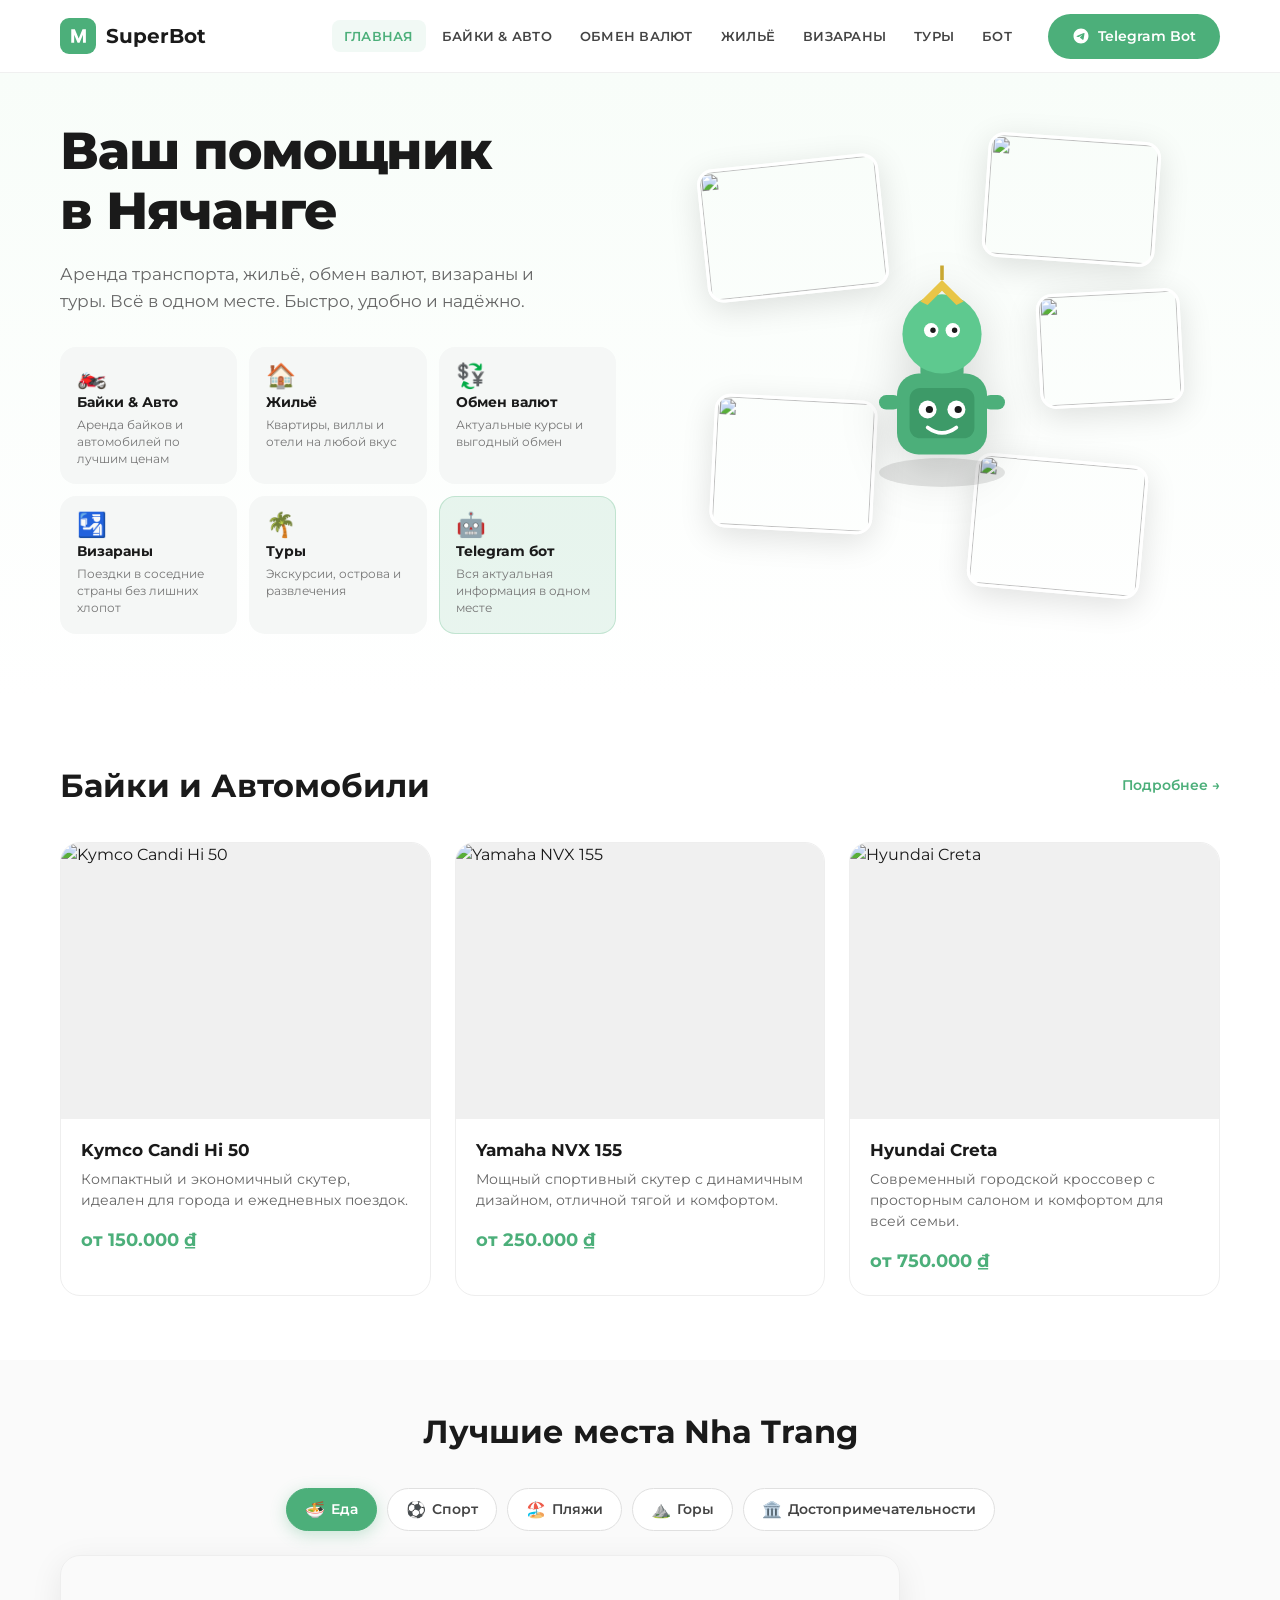
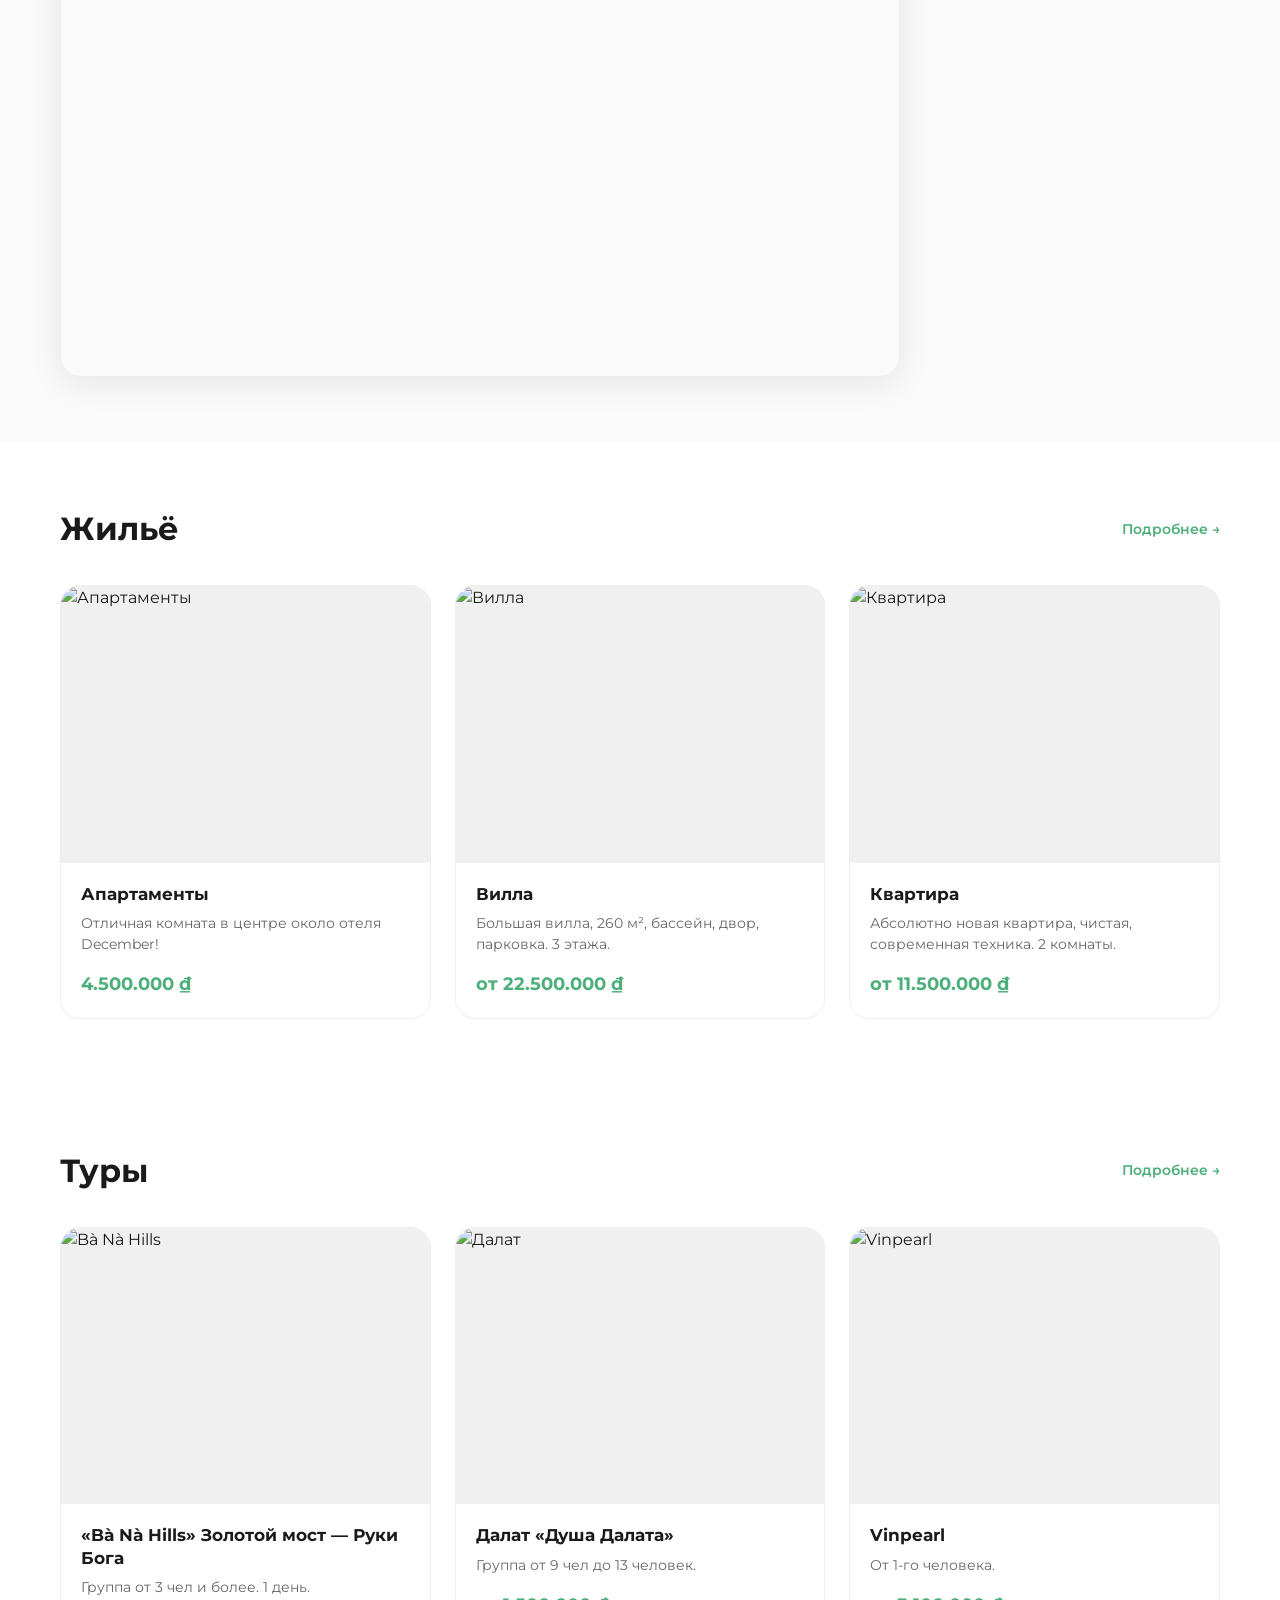
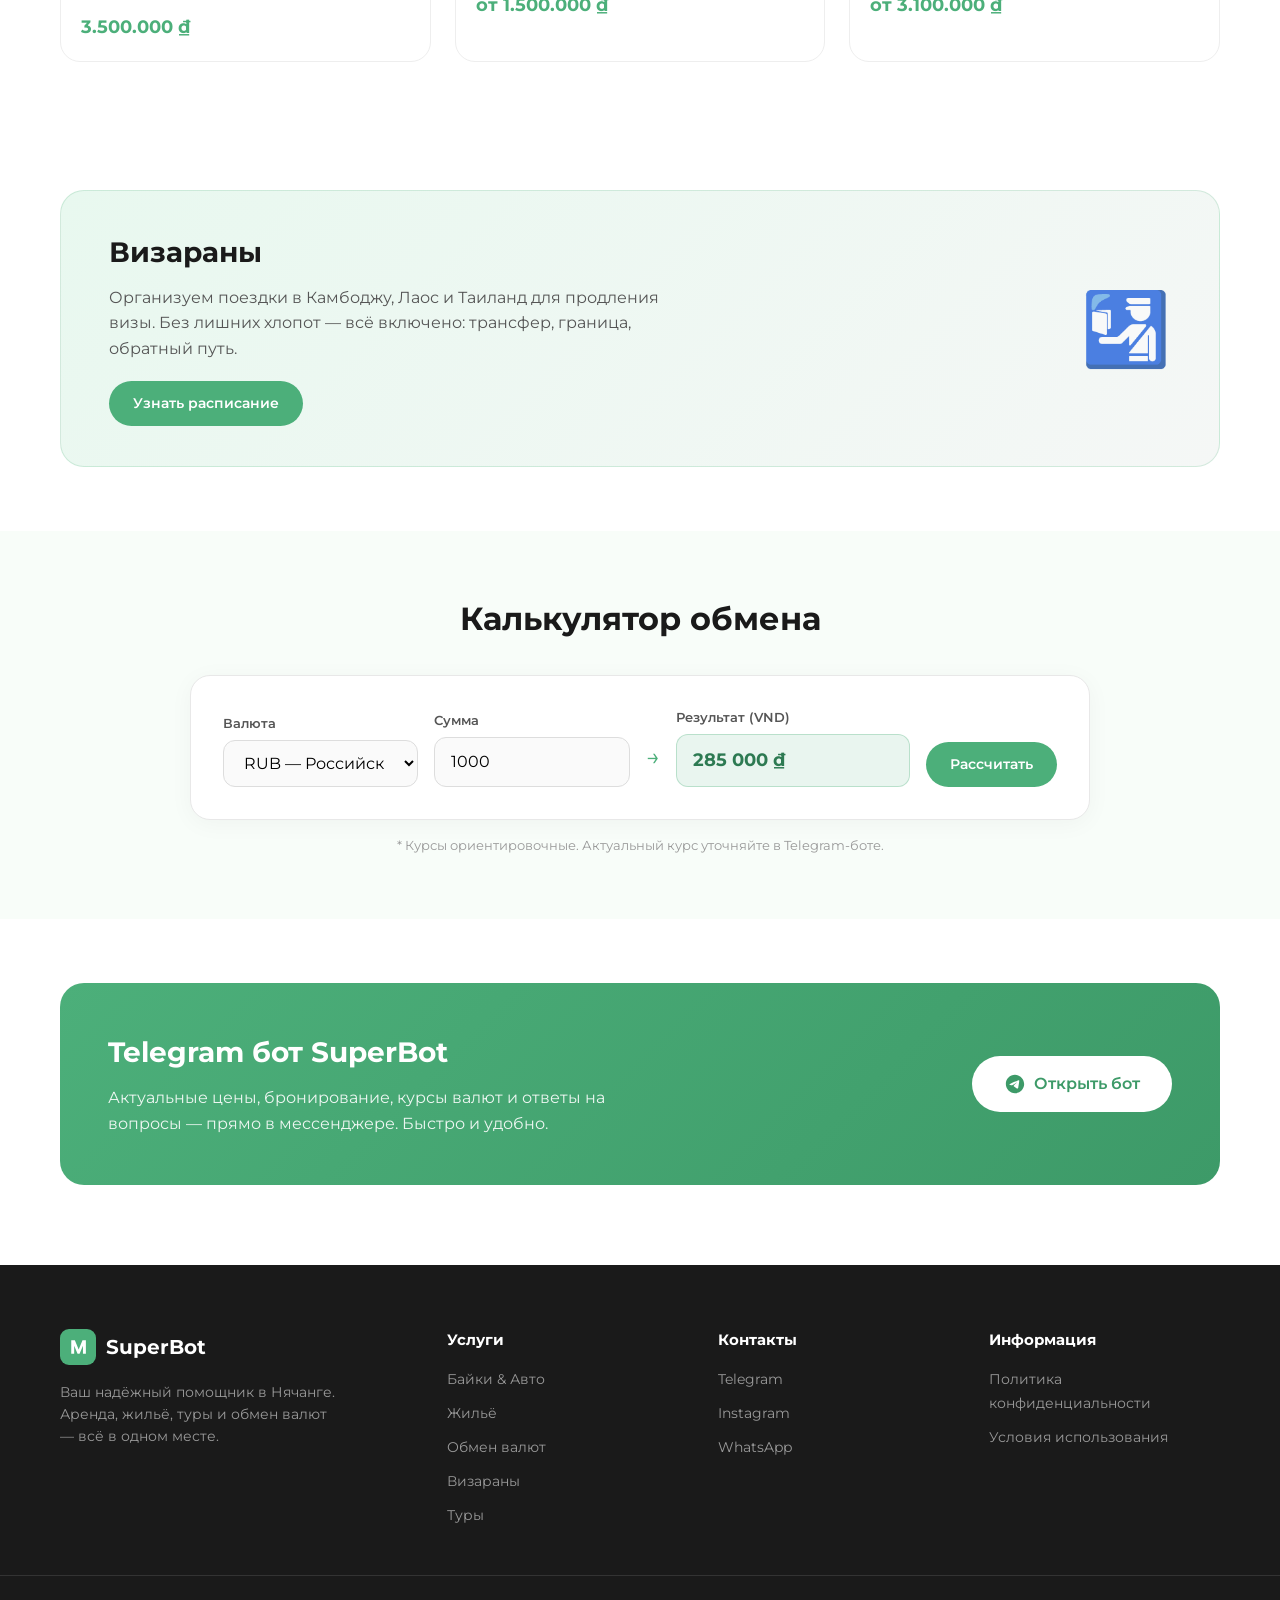
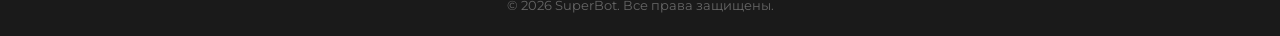
==== index.html @ 75ec8e83 "first commit" ====
<!DOCTYPE html>
<html lang="ru">
<head>
    <meta charset="UTF-8">
    <meta name="viewport" content="width=device-width, initial-scale=1.0">
    <meta name="description" content="SuperBot — ваш помощник в Нячанге. Аренда транспорта, жильё, обмен валют, визараны и туры.">
    <title>SuperBot — Ваш помощник в Нячанге</title>
    <link rel="preconnect" href="https://fonts.googleapis.com">
    <link rel="preconnect" href="https://fonts.gstatic.com" crossorigin>
    <link href="https://fonts.googleapis.com/css2?family=Montserrat:wght@400;500;600;700;800&display=swap" rel="stylesheet">
    <link rel="stylesheet" href="https://unpkg.com/leaflet@1.9.4/dist/leaflet.css">
    <link rel="stylesheet" href="style.css">
</head>
<body>

<header class="header" id="top">
    <div class="container header__inner">
        <a href="#top" class="logo">
            <span class="logo__icon" aria-hidden="true">
                <svg viewBox="0 0 32 32" fill="none" xmlns="http://www.w3.org/2000/svg">
                    <rect width="32" height="32" rx="8" fill="#4CAF7A"/>
                    <path d="M10 22V10h3.2l3.4 8.2L20 10h3v12h-2.6v-7.1L17.4 22h-1.8l-3-7.1V22H10z" fill="#fff"/>
                </svg>
            </span>
            <span class="logo__text">SuperBot</span>
        </a>

        <button class="burger" type="button" aria-label="Открыть меню" aria-expanded="false" aria-controls="nav-menu">
            <span></span>
            <span></span>
            <span></span>
        </button>

        <nav class="nav" id="nav-menu">
            <ul class="nav__list">
                <li><a href="#top" class="nav__link">Главная</a></li>
                <li><a href="#bikes" class="nav__link">Байки &amp; Авто</a></li>
                <li><a href="#exchange" class="nav__link">Обмен валют</a></li>
                <li><a href="#housing" class="nav__link">Жильё</a></li>
                <li><a href="#visaran" class="nav__link">Визараны</a></li>
                <li><a href="#tours" class="nav__link">Туры</a></li>
                <li><a href="#bot" class="nav__link">Бот</a></li>
            </ul>
            <a href="https://t.me/" class="btn btn--telegram nav__telegram" target="_blank" rel="noopener noreferrer">
                <svg width="18" height="18" viewBox="0 0 24 24" fill="currentColor" aria-hidden="true">
                    <path d="M12 2C6.48 2 2 6.48 2 12s4.48 10 10 10 10-4.48 10-10S17.52 2 12 2zm4.64 6.8c-.15 1.58-.8 5.42-1.13 7.19-.14.75-.42 1-.68 1.03-.58.05-1.02-.38-1.58-.75-.88-.58-1.38-.94-2.23-1.5-.99-.65-.35-1.01.22-1.59.15-.15 2.71-2.48 2.76-2.69a.2.2 0 00-.05-.18c-.06-.05-.14-.03-.21-.02-.09.02-1.49.95-4.22 2.79-.4.27-.76.41-1.08.4-.36-.01-1.04-.2-1.55-.37-.63-.2-1.12-.31-1.08-.66.02-.18.27-.36.74-.55 2.92-1.27 4.86-2.11 5.83-2.51 2.78-1.16 3.35-1.36 3.73-1.36.08 0 .27.02.39.12.1.08.13.19.14.27-.01.06.01.24 0 .38z"/>
                </svg>
                Telegram Bot
            </a>
        </nav>
    </div>
</header>

<main>
    <section class="hero">
        <div class="container hero__inner">
            <div class="hero__content">
                <h1 class="hero__title">Ваш помощник<br>в Нячанге</h1>
                <p class="hero__subtitle">Аренда транспорта, жильё, обмен валют, визараны и туры. Всё в одном месте. Быстро, удобно и надёжно.</p>

                <div class="services-grid">
                    <a href="#bikes" class="service-card">
                        <span class="service-card__icon">🏍️</span>
                        <span class="service-card__title">Байки &amp; Авто</span>
                        <span class="service-card__desc">Аренда байков и автомобилей по лучшим ценам</span>
                    </a>
                    <a href="#housing" class="service-card">
                        <span class="service-card__icon">🏠</span>
                        <span class="service-card__title">Жильё</span>
                        <span class="service-card__desc">Квартиры, виллы и отели на любой вкус</span>
                    </a>
                    <a href="#exchange" class="service-card">
                        <span class="service-card__icon">💱</span>
                        <span class="service-card__title">Обмен валют</span>
                        <span class="service-card__desc">Актуальные курсы и выгодный обмен</span>
                    </a>
                    <a href="#visaran" class="service-card">
                        <span class="service-card__icon">🛂</span>
                        <span class="service-card__title">Визараны</span>
                        <span class="service-card__desc">Поездки в соседние страны без лишних хлопот</span>
                    </a>
                    <a href="#tours" class="service-card">
                        <span class="service-card__icon">🌴</span>
                        <span class="service-card__title">Туры</span>
                        <span class="service-card__desc">Экскурсии, острова и развлечения</span>
                    </a>
                    <a href="#bot" class="service-card service-card--accent">
                        <span class="service-card__icon">🤖</span>
                        <span class="service-card__title">Telegram бот</span>
                        <span class="service-card__desc">Вся актуальная информация в одном месте</span>
                    </a>
                </div>
            </div>

            <div class="hero__visual" aria-hidden="true">
                <div class="hero-collage">
                    <div class="hero-collage__item hero-collage__item--1">
                        <img src="https://images.unsplash.com/photo-1558981403-c5f9899a28bc?w=400&h=300&fit=crop" alt="">
                    </div>
                    <div class="hero-collage__item hero-collage__item--2">
                        <img src="https://images.unsplash.com/photo-1606664515524-ed2f786a0bd6?w=400&h=300&fit=crop" alt="">
                    </div>
                    <div class="hero-collage__item hero-collage__item--3">
                        <img src="https://images.unsplash.com/photo-1613490493576-7fde63acd811?w=400&h=300&fit=crop" alt="">
                    </div>
                    <div class="hero-collage__item hero-collage__item--4">
                        <img src="https://images.unsplash.com/photo-1554224311-beee415c201f?w=400&h=300&fit=crop" alt="">
                    </div>
                    <div class="hero-collage__item hero-collage__item--5">
                        <img src="https://images.unsplash.com/photo-1507525428034-b723cf961d3e?w=400&h=300&fit=crop" alt="">
                    </div>
                    <div class="hero-collage__mascot">
                        <svg viewBox="0 0 120 140" fill="none" xmlns="http://www.w3.org/2000/svg">
                            <ellipse cx="60" cy="125" rx="35" ry="8" fill="#000" opacity="0.1"/>
                            <rect x="35" y="70" width="50" height="45" rx="12" fill="#4CAF7A"/>
                            <rect x="42" y="78" width="36" height="28" rx="6" fill="#3d9a68"/>
                            <circle cx="52" cy="90" r="5" fill="#fff"/>
                            <circle cx="68" cy="90" r="5" fill="#fff"/>
                            <circle cx="53" cy="90" r="2" fill="#1a1a1a"/>
                            <circle cx="69" cy="90" r="2" fill="#1a1a1a"/>
                            <path d="M52 100 Q60 106 68 100" stroke="#fff" stroke-width="2" fill="none" stroke-linecap="round"/>
                            <rect x="48" y="55" width="24" height="20" rx="6" fill="#4CAF7A"/>
                            <circle cx="60" cy="48" r="22" fill="#5ec98f"/>
                            <circle cx="54" cy="46" r="4" fill="#fff"/>
                            <circle cx="66" cy="46" r="4" fill="#fff"/>
                            <circle cx="55" cy="46" r="1.5" fill="#1a1a1a"/>
                            <circle cx="67" cy="46" r="1.5" fill="#1a1a1a"/>
                            <path d="M48 30 L60 18 L72 30 L68 32 L60 24 L52 32 Z" fill="#e8c547"/>
                            <path d="M60 18 L60 10" stroke="#c9a832" stroke-width="2"/>
                            <rect x="25" y="82" width="12" height="8" rx="4" fill="#4CAF7A"/>
                            <rect x="83" y="82" width="12" height="8" rx="4" fill="#4CAF7A"/>
                        </svg>
                    </div>
                </div>
            </div>
        </div>
    </section>

    <section class="section" id="bikes">
        <div class="container">
            <div class="section__header">
                <h2 class="section__title">Байки и Автомобили</h2>
                <a href="https://t.me/" class="section__more" target="_blank" rel="noopener noreferrer">Подробнее <span aria-hidden="true">→</span></a>
            </div>
            <div class="cards-grid">
                <article class="product-card">
                    <div class="product-card__image">
                        <img src="https://images.unsplash.com/photo-1558981403-c5f9899a28bc?w=600&h=400&fit=crop" alt="Kymco Candi Hi 50" loading="lazy">
                    </div>
                    <div class="product-card__body">
                        <h3 class="product-card__title">Kymco Candi Hi 50</h3>
                        <p class="product-card__desc">Компактный и экономичный скутер, идеален для города и ежедневных поездок.</p>
                        <p class="product-card__price">от 150.000 ₫</p>
                    </div>
                </article>
                <article class="product-card">
                    <div class="product-card__image">
                        <img src="https://images.unsplash.com/photo-1609630875171-b1326919ac9f?w=600&h=400&fit=crop" alt="Yamaha NVX 155" loading="lazy">
                    </div>
                    <div class="product-card__body">
                        <h3 class="product-card__title">Yamaha NVX 155</h3>
                        <p class="product-card__desc">Мощный спортивный скутер с динамичным дизайном, отличной тягой и комфортом.</p>
                        <p class="product-card__price">от 250.000 ₫</p>
                    </div>
                </article>
                <article class="product-card">
                    <div class="product-card__image">
                        <img src="https://images.unsplash.com/photo-1606664515524-ed2f786a0bd6?w=600&h=400&fit=crop" alt="Hyundai Creta" loading="lazy">
                    </div>
                    <div class="product-card__body">
                        <h3 class="product-card__title">Hyundai Creta</h3>
                        <p class="product-card__desc">Современный городской кроссовер с просторным салоном и комфортом для всей семьи.</p>
                        <p class="product-card__price">от 750.000 ₫</p>
                    </div>
                </article>
            </div>
        </div>
    </section>

    <section class="section section--map" id="places">
        <div class="container">
            <h2 class="section__title section__title--center">Лучшие места Nha Trang</h2>

            <div class="map-filters" role="tablist" aria-label="Категории мест">
                <button class="map-filter is-active" type="button" role="tab" aria-selected="true" data-category="food">
                    <span class="map-filter__icon" aria-hidden="true">🍜</span> Еда
                </button>
                <button class="map-filter" type="button" role="tab" aria-selected="false" data-category="sport">
                    <span class="map-filter__icon" aria-hidden="true">⚽</span> Спорт
                </button>
                <button class="map-filter" type="button" role="tab" aria-selected="false" data-category="beach">
                    <span class="map-filter__icon" aria-hidden="true">🏖️</span> Пляжи
                </button>
                <button class="map-filter" type="button" role="tab" aria-selected="false" data-category="mountains">
                    <span class="map-filter__icon" aria-hidden="true">⛰️</span> Горы
                </button>
                <button class="map-filter" type="button" role="tab" aria-selected="false" data-category="attractions">
                    <span class="map-filter__icon" aria-hidden="true">🏛️</span> Достопримечательности
                </button>
            </div>

            <div class="map-layout">
                <div class="map-wrapper">
                    <div id="places-map" aria-label="Карта мест Нячанга"></div>
                </div>
                <aside class="places-list" id="places-list" aria-label="Список мест"></aside>
            </div>
        </div>
    </section>

    <section class="section" id="housing">
        <div class="container">
            <div class="section__header">
                <h2 class="section__title">Жильё</h2>
                <a href="https://t.me/" class="section__more" target="_blank" rel="noopener noreferrer">Подробнее <span aria-hidden="true">→</span></a>
            </div>
            <div class="cards-grid">
                <article class="product-card">
                    <div class="product-card__image">
                        <img src="https://images.unsplash.com/photo-1522708323590-d24dbb6b0267?w=600&h=400&fit=crop" alt="Апартаменты" loading="lazy">
                    </div>
                    <div class="product-card__body">
                        <h3 class="product-card__title">Апартаменты</h3>
                        <p class="product-card__desc">Отличная комната в центре около отеля December!</p>
                        <p class="product-card__price">4.500.000 ₫</p>
                    </div>
                </article>
                <article class="product-card">
                    <div class="product-card__image">
                        <img src="https://images.unsplash.com/photo-1613490493576-7fde63acd811?w=600&h=400&fit=crop" alt="Вилла" loading="lazy">
                    </div>
                    <div class="product-card__body">
                        <h3 class="product-card__title">Вилла</h3>
                        <p class="product-card__desc">Большая вилла, 260 м², бассейн, двор, парковка. 3 этажа.</p>
                        <p class="product-card__price">от 22.500.000 ₫</p>
                    </div>
                </article>
                <article class="product-card">
                    <div class="product-card__image">
                        <img src="https://images.unsplash.com/photo-1502672260266-1c1ef2d93688?w=600&h=400&fit=crop" alt="Квартира" loading="lazy">
                    </div>
                    <div class="product-card__body">
                        <h3 class="product-card__title">Квартира</h3>
                        <p class="product-card__desc">Абсолютно новая квартира, чистая, современная техника. 2 комнаты.</p>
                        <p class="product-card__price">от 11.500.000 ₫</p>
                    </div>
                </article>
            </div>
        </div>
    </section>

    <section class="section" id="tours">
        <div class="container">
            <div class="section__header">
                <h2 class="section__title">Туры</h2>
                <a href="https://t.me/" class="section__more" target="_blank" rel="noopener noreferrer">Подробнее <span aria-hidden="true">→</span></a>
            </div>
            <div class="cards-grid">
                <article class="product-card">
                    <div class="product-card__image">
                        <img src="https://images.unsplash.com/photo-1559592413-7cec4d0c3f82?w=600&h=400&fit=crop" alt="Bà Nà Hills" loading="lazy">
                    </div>
                    <div class="product-card__body">
                        <h3 class="product-card__title">«Bà Nà Hills» Золотой мост — Руки Бога</h3>
                        <p class="product-card__desc">Группа от 3 чел и более. 1 день.</p>
                        <p class="product-card__price">3.500.000 ₫</p>
                    </div>
                </article>
                <article class="product-card">
                    <div class="product-card__image">
                        <img src="https://images.unsplash.com/photo-1569163139394-de4798aa62b6?w=600&h=400&fit=crop" alt="Далат" loading="lazy">
                    </div>
                    <div class="product-card__body">
                        <h3 class="product-card__title">Далат «Душа Далата»</h3>
                        <p class="product-card__desc">Группа от 9 чел до 13 человек.</p>
                        <p class="product-card__price">от 1.500.000 ₫</p>
                    </div>
                </article>
                <article class="product-card">
                    <div class="product-card__image">
                        <img src="https://images.unsplash.com/photo-1507525428034-b723cf961d3e?w=600&h=400&fit=crop" alt="Vinpearl" loading="lazy">
                    </div>
                    <div class="product-card__body">
                        <h3 class="product-card__title">Vinpearl</h3>
                        <p class="product-card__desc">От 1-го человека.</p>
                        <p class="product-card__price">от 3.100.000 ₫</p>
                    </div>
                </article>
            </div>
        </div>
    </section>

    <section class="section section--visaran" id="visaran">
        <div class="container">
            <div class="visaran-banner">
                <div class="visaran-banner__content">
                    <h2 class="visaran-banner__title">Визараны</h2>
                    <p class="visaran-banner__text">Организуем поездки в Камбоджу, Лаос и Таиланд для продления визы. Без лишних хлопот — всё включено: трансфер, граница, обратный путь.</p>
                    <a href="https://t.me/" class="btn btn--primary" target="_blank" rel="noopener noreferrer">Узнать расписание</a>
                </div>
                <div class="visaran-banner__icon" aria-hidden="true">🛂</div>
            </div>
        </div>
    </section>

    <section class="section section--exchange" id="exchange">
        <div class="container">
            <h2 class="section__title section__title--center">Калькулятор обмена</h2>
            <form class="exchange-calculator" id="exchange-form">
                <div class="exchange-calculator__field">
                    <label for="currency-from">Валюта</label>
                    <select id="currency-from" name="currency-from">
                        <option value="RUB">RUB — Российский рубль</option>
                        <option value="USD">USD — Доллар США</option>
                        <option value="EUR">EUR — Евро</option>
                        <option value="CNY">CNY — Китайский юань</option>
                    </select>
                </div>
                <div class="exchange-calculator__field">
                    <label for="amount">Сумма</label>
                    <input type="number" id="amount" name="amount" min="0" step="0.01" placeholder="1000" value="1000">
                </div>
                <div class="exchange-calculator__arrow" aria-hidden="true">→</div>
                <div class="exchange-calculator__field exchange-calculator__field--result">
                    <label for="result">Результат (VND)</label>
                    <output id="result" class="exchange-calculator__output" for="amount currency-from">0 ₫</output>
                </div>
                <button type="submit" class="btn btn--primary">Рассчитать</button>
            </form>
            <p class="exchange-note">* Курсы ориентировочные. Актуальный курс уточняйте в Telegram-боте.</p>
        </div>
    </section>

    <section class="section section--bot" id="bot">
        <div class="container">
            <div class="bot-banner">
                <div class="bot-banner__content">
                    <h2 class="bot-banner__title">Telegram бот SuperBot</h2>
                    <p class="bot-banner__text">Актуальные цены, бронирование, курсы валют и ответы на вопросы — прямо в мессенджере. Быстро и удобно.</p>
                </div>
                <a href="https://t.me/" class="btn btn--telegram btn--large" target="_blank" rel="noopener noreferrer">
                    <svg width="22" height="22" viewBox="0 0 24 24" fill="currentColor" aria-hidden="true">
                        <path d="M12 2C6.48 2 2 6.48 2 12s4.48 10 10 10 10-4.48 10-10S17.52 2 12 2zm4.64 6.8c-.15 1.58-.8 5.42-1.13 7.19-.14.75-.42 1-.68 1.03-.58.05-1.02-.38-1.58-.75-.88-.58-1.38-.94-2.23-1.5-.99-.65-.35-1.01.22-1.59.15-.15 2.71-2.48 2.76-2.69a.2.2 0 00-.05-.18c-.06-.05-.14-.03-.21-.02-.09.02-1.49.95-4.22 2.79-.4.27-.76.41-1.08.4-.36-.01-1.04-.2-1.55-.37-.63-.2-1.12-.31-1.08-.66.02-.18.27-.36.74-.55 2.92-1.27 4.86-2.11 5.83-2.51 2.78-1.16 3.35-1.36 3.73-1.36.08 0 .27.02.39.12.1.08.13.19.14.27-.01.06.01.24 0 .38z"/>
                    </svg>
                    Открыть бот
                </a>
            </div>
        </div>
    </section>
</main>

<footer class="footer">
    <div class="container footer__inner">
        <div class="footer__col footer__col--brand">
            <a href="#top" class="logo logo--footer">
                <span class="logo__icon" aria-hidden="true">
                    <svg viewBox="0 0 32 32" fill="none" xmlns="http://www.w3.org/2000/svg">
                        <rect width="32" height="32" rx="8" fill="#4CAF7A"/>
                        <path d="M10 22V10h3.2l3.4 8.2L20 10h3v12h-2.6v-7.1L17.4 22h-1.8l-3-7.1V22H10z" fill="#fff"/>
                    </svg>
                </span>
                <span class="logo__text">SuperBot</span>
            </a>
            <p class="footer__about">Ваш надёжный помощник в Нячанге. Аренда, жильё, туры и обмен валют — всё в одном месте.</p>
        </div>
        <div class="footer__col">
            <h3 class="footer__title">Услуги</h3>
            <ul class="footer__links">
                <li><a href="#bikes">Байки &amp; Авто</a></li>
                <li><a href="#housing">Жильё</a></li>
                <li><a href="#exchange">Обмен валют</a></li>
                <li><a href="#visaran">Визараны</a></li>
                <li><a href="#tours">Туры</a></li>
            </ul>
        </div>
        <div class="footer__col">
            <h3 class="footer__title">Контакты</h3>
            <ul class="footer__links">
                <li><a href="https://t.me/" target="_blank" rel="noopener noreferrer">Telegram</a></li>
                <li><a href="https://instagram.com/" target="_blank" rel="noopener noreferrer">Instagram</a></li>
                <li><a href="https://wa.me/" target="_blank" rel="noopener noreferrer">WhatsApp</a></li>
            </ul>
        </div>
        <div class="footer__col">
            <h3 class="footer__title">Информация</h3>
            <ul class="footer__links">
                <li><a href="#">Политика конфиденциальности</a></li>
                <li><a href="#">Условия использования</a></li>
            </ul>
        </div>
    </div>
    <div class="footer__bottom">
        <div class="container">
            <p>&copy; 2026 SuperBot. Все права защищены.</p>
        </div>
    </div>
</footer>

<script src="https://unpkg.com/leaflet@1.9.4/dist/leaflet.js"></script>
<script src="index.js"></script>
</body>
</html>
---- style.css ----
/* ===== Reset & Base ===== */
*,
*::before,
*::after {
    box-sizing: border-box;
}

html {
    scroll-behavior: smooth;
}

body {
    margin: 0;
    font-family: 'Montserrat', -apple-system, BlinkMacSystemFont, 'Segoe UI', sans-serif;
    font-size: 16px;
    line-height: 1.5;
    color: #1a1a1a;
    background: #fff;
}

img {
    max-width: 100%;
    height: auto;
    display: block;
}

a {
    color: inherit;
    text-decoration: none;
}

ul {
    list-style: none;
    margin: 0;
    padding: 0;
}

h1, h2, h3, p {
    margin: 0;
}

button,
input,
select {
    font: inherit;
}

.container {
    width: 100%;
    max-width: 1200px;
    margin: 0 auto;
    padding: 0 20px;
}

/* ===== Buttons ===== */
.btn {
    display: inline-flex;
    align-items: center;
    justify-content: center;
    gap: 8px;
    padding: 12px 24px;
    border: none;
    border-radius: 50px;
    font-weight: 600;
    font-size: 14px;
    cursor: pointer;
    transition: background 0.2s, transform 0.2s, box-shadow 0.2s;
    white-space: nowrap;
}

.btn:hover {
    transform: translateY(-1px);
}

.btn--primary {
    background: #4CAF7A;
    color: #fff;
}

.btn--primary:hover {
    background: #3d9a68;
    box-shadow: 0 4px 16px rgba(76, 175, 122, 0.35);
}

.btn--telegram {
    background: #4CAF7A;
    color: #fff;
}

.btn--telegram:hover {
    background: #3d9a68;
    box-shadow: 0 4px 16px rgba(76, 175, 122, 0.35);
}

.btn--large {
    padding: 16px 32px;
    font-size: 16px;
}

/* ===== Header ===== */
.header {
    position: sticky;
    top: 0;
    z-index: 100;
    background: rgba(255, 255, 255, 0.95);
    backdrop-filter: blur(10px);
    border-bottom: 1px solid #f0f0f0;
}

.header__inner {
    display: flex;
    align-items: center;
    justify-content: space-between;
    gap: 16px;
    min-height: 72px;
}

.logo {
    display: flex;
    align-items: center;
    gap: 10px;
    font-weight: 700;
    font-size: 20px;
    flex-shrink: 0;
}

.logo__icon svg {
    width: 36px;
    height: 36px;
    display: block;
}

.logo--footer .logo__text {
    color: #fff;
}

.burger {
    display: none;
    flex-direction: column;
    justify-content: center;
    gap: 5px;
    width: 40px;
    height: 40px;
    padding: 8px;
    background: none;
    border: none;
    cursor: pointer;
    z-index: 110;
}

.burger span {
    display: block;
    width: 100%;
    height: 2px;
    background: #1a1a1a;
    border-radius: 2px;
    transition: transform 0.3s, opacity 0.3s;
}

.burger.is-open span:nth-child(1) {
    transform: translateY(7px) rotate(45deg);
}

.burger.is-open span:nth-child(2) {
    opacity: 0;
}

.burger.is-open span:nth-child(3) {
    transform: translateY(-7px) rotate(-45deg);
}

.nav {
    display: flex;
    align-items: center;
    gap: 24px;
}

.nav__list {
    display: flex;
    align-items: center;
    gap: 4px;
    flex-wrap: wrap;
}

.nav__link {
    padding: 8px 12px;
    font-size: 13px;
    font-weight: 600;
    text-transform: uppercase;
    letter-spacing: 0.02em;
    color: #444;
    border-radius: 8px;
    transition: color 0.2s, background 0.2s;
}

.nav__link:hover,
.nav__link.is-active {
    color: #4CAF7A;
    background: rgba(76, 175, 122, 0.08);
}

.nav__telegram {
    flex-shrink: 0;
}

/* ===== Hero ===== */
.hero {
    padding: 48px 0 64px;
    background: linear-gradient(180deg, #f8fdf9 0%, #fff 100%);
}

.hero__inner {
    display: grid;
    grid-template-columns: 1fr 1fr;
    gap: 48px;
    align-items: center;
}

.hero__title {
    font-size: clamp(32px, 5vw, 52px);
    font-weight: 800;
    line-height: 1.15;
    margin-bottom: 20px;
    letter-spacing: -0.02em;
}

.hero__subtitle {
    font-size: clamp(15px, 2vw, 17px);
    color: #666;
    line-height: 1.6;
    margin-bottom: 32px;
    max-width: 480px;
}

.services-grid {
    display: grid;
    grid-template-columns: repeat(3, 1fr);
    gap: 12px;
}

.service-card {
    display: flex;
    flex-direction: column;
    gap: 4px;
    padding: 16px;
    background: #f5f7f6;
    border-radius: 16px;
    border: 1px solid transparent;
    transition: border-color 0.2s, box-shadow 0.2s, transform 0.2s;
}

.service-card:hover {
    border-color: rgba(76, 175, 122, 0.3);
    box-shadow: 0 4px 20px rgba(0, 0, 0, 0.06);
    transform: translateY(-2px);
}

.service-card--accent {
    background: rgba(76, 175, 122, 0.12);
    border-color: rgba(76, 175, 122, 0.25);
}

.service-card__icon {
    font-size: 24px;
    line-height: 1;
}

.service-card__title {
    font-weight: 700;
    font-size: 14px;
}

.service-card__desc {
    font-size: 12px;
    color: #777;
    line-height: 1.4;
}

.hero__visual {
    display: flex;
    justify-content: center;
    align-items: center;
}

.hero-collage {
    position: relative;
    width: 100%;
    max-width: 480px;
    aspect-ratio: 1;
}

.hero-collage__item {
    position: absolute;
    border-radius: 16px;
    overflow: hidden;
    box-shadow: 0 8px 32px rgba(0, 0, 0, 0.12);
    border: 3px solid #fff;
}

.hero-collage__item img {
    width: 100%;
    height: 100%;
    object-fit: cover;
}

.hero-collage__item--1 {
    width: 38%;
    height: 28%;
    top: 5%;
    left: 0;
    transform: rotate(-6deg);
}

.hero-collage__item--2 {
    width: 36%;
    height: 26%;
    top: 0;
    right: 5%;
    transform: rotate(4deg);
}

.hero-collage__item--3 {
    width: 34%;
    height: 28%;
    bottom: 18%;
    left: 2%;
    transform: rotate(3deg);
}

.hero-collage__item--4 {
    width: 30%;
    height: 24%;
    top: 32%;
    right: 0;
    transform: rotate(-3deg);
}

.hero-collage__item--5 {
    width: 36%;
    height: 28%;
    bottom: 5%;
    right: 8%;
    transform: rotate(5deg);
}

.hero-collage__mascot {
    position: absolute;
    top: 50%;
    left: 50%;
    transform: translate(-50%, -50%);
    width: 45%;
    filter: drop-shadow(0 12px 24px rgba(0, 0, 0, 0.15));
    animation: float 4s ease-in-out infinite;
}

.hero-collage__mascot svg {
    width: 100%;
    height: auto;
}

@keyframes float {
    0%, 100% { transform: translate(-50%, -50%); }
    50% { transform: translate(-50%, calc(-50% - 10px)); }
}

/* ===== Sections ===== */
.section {
    padding: 64px 0;
}

.section--map {
    padding-top: 48px;
    background: #fafafa;
}

.section--exchange {
    background: #f8fdf9;
}

.section--bot {
    padding-bottom: 80px;
}

.section__header {
    display: flex;
    align-items: center;
    justify-content: space-between;
    gap: 16px;
    margin-bottom: 32px;
}

.section__title {
    font-size: clamp(24px, 4vw, 32px);
    font-weight: 700;
}

.section__title--center {
    text-align: center;
    margin-bottom: 32px;
}

.section__more {
    font-size: 14px;
    font-weight: 600;
    color: #4CAF7A;
    white-space: nowrap;
    transition: gap 0.2s;
    display: inline-flex;
    align-items: center;
    gap: 4px;
}

.section__more:hover {
    color: #3d9a68;
}

.section__more span {
    transition: transform 0.2s;
}

.section__more:hover span {
    transform: translateX(4px);
}

/* ===== Product Cards ===== */
.cards-grid {
    display: grid;
    grid-template-columns: repeat(3, 1fr);
    gap: 24px;
}

.product-card {
    background: #fff;
    border-radius: 20px;
    overflow: hidden;
    border: 1px solid #eee;
    transition: box-shadow 0.25s, transform 0.25s;
}

.product-card:hover {
    box-shadow: 0 12px 40px rgba(0, 0, 0, 0.1);
    transform: translateY(-4px);
}

.product-card__image {
    aspect-ratio: 4 / 3;
    overflow: hidden;
    background: #f0f0f0;
}

.product-card__image img {
    width: 100%;
    height: 100%;
    object-fit: cover;
    transition: transform 0.4s;
}

.product-card:hover .product-card__image img {
    transform: scale(1.05);
}

.product-card__body {
    padding: 20px;
}

.product-card__title {
    font-size: 17px;
    font-weight: 700;
    margin-bottom: 8px;
    line-height: 1.3;
}

.product-card__desc {
    font-size: 14px;
    color: #666;
    margin-bottom: 16px;
    line-height: 1.5;
}

.product-card__price {
    font-size: 18px;
    font-weight: 700;
    color: #4CAF7A;
}

/* ===== Map ===== */
.map-filters {
    display: flex;
    flex-wrap: wrap;
    justify-content: center;
    gap: 10px;
    margin-bottom: 24px;
}

.map-filter {
    display: inline-flex;
    align-items: center;
    gap: 6px;
    padding: 10px 18px;
    border: 1px solid #e0e0e0;
    border-radius: 50px;
    background: #fff;
    font-size: 14px;
    font-weight: 600;
    color: #444;
    cursor: pointer;
    transition: background 0.2s, border-color 0.2s, color 0.2s, box-shadow 0.2s;
}

.map-filter:hover {
    border-color: rgba(76, 175, 122, 0.4);
    color: #4CAF7A;
}

.map-filter.is-active {
    background: #4CAF7A;
    border-color: #4CAF7A;
    color: #fff;
    box-shadow: 0 4px 16px rgba(76, 175, 122, 0.3);
}

.map-filter__icon {
    font-size: 16px;
    line-height: 1;
}

.map-layout {
    display: grid;
    grid-template-columns: 1fr 300px;
    gap: 20px;
    align-items: start;
}

.map-wrapper {
    border-radius: 20px;
    overflow: hidden;
    box-shadow: 0 8px 32px rgba(0, 0, 0, 0.08);
    border: 1px solid #eee;
    min-height: 420px;
}

#places-map {
    width: 100%;
    height: 420px;
    z-index: 1;
}

.places-list {
    display: flex;
    flex-direction: column;
    gap: 10px;
    max-height: 420px;
    overflow-y: auto;
    padding-right: 4px;
}

.places-list__item {
    padding: 14px 16px;
    background: #fff;
    border: 1px solid #eee;
    border-radius: 14px;
    cursor: pointer;
    transition: border-color 0.2s, box-shadow 0.2s, background 0.2s;
}

.places-list__item:hover,
.places-list__item.is-active {
    border-color: rgba(76, 175, 122, 0.5);
    background: rgba(76, 175, 122, 0.06);
    box-shadow: 0 4px 12px rgba(0, 0, 0, 0.05);
}

.places-list__name {
    font-size: 14px;
    font-weight: 700;
    margin-bottom: 4px;
    line-height: 1.3;
}

.places-list__desc {
    font-size: 12px;
    color: #777;
    line-height: 1.4;
}

.map-popup__title {
    font-size: 15px;
    font-weight: 700;
    margin-bottom: 6px;
}

.map-popup__desc {
    font-size: 13px;
    color: #555;
    margin: 0;
    line-height: 1.4;
}

.leaflet-popup-content-wrapper {
    border-radius: 12px;
}

.leaflet-popup-content {
    margin: 12px 14px;
    font-family: 'Montserrat', sans-serif;
}

.map-marker {
    width: 32px;
    height: 32px;
    border-radius: 50% 50% 50% 0;
    transform: rotate(-45deg);
    border: 3px solid #fff;
    box-shadow: 0 3px 10px rgba(0, 0, 0, 0.25);
}

.map-marker--food { background: #e85d4c; }
.map-marker--sport { background: #3b82f6; }
.map-marker--beach { background: #f59e0b; }
.map-marker--mountains { background: #8b5cf6; }
.map-marker--attractions { background: #4CAF7A; }

/* ===== Visaran Banner ===== */
.visaran-banner {
    display: flex;
    align-items: center;
    justify-content: space-between;
    gap: 32px;
    padding: 40px 48px;
    background: linear-gradient(135deg, #e8f8ef 0%, #f5f7f6 100%);
    border-radius: 24px;
    border: 1px solid rgba(76, 175, 122, 0.2);
}

.visaran-banner__title {
    font-size: 28px;
    font-weight: 700;
    margin-bottom: 12px;
}

.visaran-banner__text {
    color: #555;
    margin-bottom: 20px;
    max-width: 560px;
    line-height: 1.6;
}

.visaran-banner__icon {
    font-size: 72px;
    flex-shrink: 0;
    opacity: 0.8;
}

/* ===== Exchange Calculator ===== */
.exchange-calculator {
    display: flex;
    flex-wrap: wrap;
    align-items: flex-end;
    gap: 16px;
    padding: 32px;
    background: #fff;
    border-radius: 20px;
    border: 1px solid #e8e8e8;
    box-shadow: 0 4px 24px rgba(0, 0, 0, 0.04);
    max-width: 900px;
    margin: 0 auto;
}

.exchange-calculator__field {
    flex: 1;
    min-width: 140px;
    display: flex;
    flex-direction: column;
    gap: 6px;
}

.exchange-calculator__field label {
    font-size: 13px;
    font-weight: 600;
    color: #555;
}

.exchange-calculator__field select,
.exchange-calculator__field input {
    padding: 12px 16px;
    border: 1px solid #ddd;
    border-radius: 12px;
    background: #fafafa;
    transition: border-color 0.2s;
}

.exchange-calculator__field select:focus,
.exchange-calculator__field input:focus {
    outline: none;
    border-color: #4CAF7A;
    background: #fff;
}

.exchange-calculator__arrow {
    font-size: 24px;
    color: #4CAF7A;
    padding-bottom: 12px;
    flex-shrink: 0;
}

.exchange-calculator__field--result {
    flex: 1.2;
}

.exchange-calculator__output {
    display: block;
    padding: 12px 16px;
    background: rgba(76, 175, 122, 0.12);
    border: 1px solid rgba(76, 175, 122, 0.3);
    border-radius: 12px;
    font-size: 18px;
    font-weight: 700;
    color: #2d7a52;
}

.exchange-note {
    text-align: center;
    font-size: 13px;
    color: #999;
    margin-top: 16px;
}

/* ===== Bot Banner ===== */
.bot-banner {
    display: flex;
    align-items: center;
    justify-content: space-between;
    gap: 32px;
    padding: 48px;
    background: linear-gradient(135deg, #4CAF7A 0%, #3d9a68 100%);
    border-radius: 24px;
    color: #fff;
}

.bot-banner__title {
    font-size: clamp(22px, 4vw, 28px);
    font-weight: 700;
    margin-bottom: 12px;
}

.bot-banner__text {
    opacity: 0.9;
    max-width: 520px;
    line-height: 1.6;
}

.bot-banner .btn--telegram {
    background: #fff;
    color: #3d9a68;
    flex-shrink: 0;
}

.bot-banner .btn--telegram:hover {
    background: #f0fdf4;
    box-shadow: 0 4px 20px rgba(0, 0, 0, 0.15);
}

/* ===== Footer ===== */
.footer {
    background: #1a1a1a;
    color: #ccc;
    padding-top: 64px;
}

.footer__inner {
    display: grid;
    grid-template-columns: 1.5fr 1fr 1fr 1fr;
    gap: 40px;
    padding-bottom: 48px;
}

.footer__about {
    margin-top: 16px;
    font-size: 14px;
    line-height: 1.6;
    color: #999;
    max-width: 280px;
}

.footer__title {
    font-size: 15px;
    font-weight: 700;
    color: #fff;
    margin-bottom: 16px;
}

.footer__links li + li {
    margin-top: 10px;
}

.footer__links a {
    font-size: 14px;
    color: #999;
    transition: color 0.2s;
}

.footer__links a:hover {
    color: #4CAF7A;
}

.footer__bottom {
    border-top: 1px solid #333;
    padding: 20px 0;
    text-align: center;
    font-size: 13px;
    color: #666;
}

/* ===== Responsive ===== */
@media (max-width: 1024px) {
    .hero__inner {
        grid-template-columns: 1fr;
        gap: 40px;
    }

    .hero__visual {
        order: -1;
    }

    .hero-collage {
        max-width: 400px;
        margin: 0 auto;
    }

    .cards-grid {
        grid-template-columns: repeat(2, 1fr);
    }

    .footer__inner {
        grid-template-columns: repeat(2, 1fr);
    }
}

@media (max-width: 768px) {
    .burger {
        display: flex;
    }

    .nav {
        position: fixed;
        top: 0;
        right: 0;
        width: min(320px, 85vw);
        height: 100vh;
        flex-direction: column;
        align-items: stretch;
        gap: 24px;
        padding: 88px 24px 32px;
        background: #fff;
        box-shadow: -4px 0 32px rgba(0, 0, 0, 0.12);
        transform: translateX(100%);
        transition: transform 0.3s ease;
        overflow-y: auto;
    }

    .nav.is-open {
        transform: translateX(0);
    }

    .nav__list {
        flex-direction: column;
        align-items: stretch;
        gap: 4px;
    }

    .nav__link {
        padding: 12px 16px;
        font-size: 14px;
    }

    .nav__telegram {
        width: 100%;
        justify-content: center;
    }

    .services-grid {
        grid-template-columns: repeat(2, 1fr);
    }

    .section {
        padding: 48px 0;
    }

    .section__header {
        flex-direction: column;
        align-items: flex-start;
    }

    .cards-grid {
        grid-template-columns: 1fr;
        gap: 20px;
    }

    .map-layout {
        grid-template-columns: 1fr;
    }

    .places-list {
        max-height: none;
        order: 1;
    }

    #places-map {
        height: 320px;
    }

    .map-wrapper {
        min-height: 320px;
    }

    .visaran-banner,
    .bot-banner {
        flex-direction: column;
        text-align: center;
        padding: 32px 24px;
    }

    .visaran-banner__text,
    .bot-banner__text {
        max-width: none;
    }

    .visaran-banner__icon {
        font-size: 56px;
    }

    .exchange-calculator {
        flex-direction: column;
        align-items: stretch;
        padding: 24px;
    }

    .exchange-calculator__arrow {
        text-align: center;
        padding: 0;
        transform: rotate(90deg);
    }

    .footer__inner {
        grid-template-columns: 1fr;
        gap: 32px;
        text-align: center;
    }

    .footer__about {
        max-width: none;
        margin-left: auto;
        margin-right: auto;
    }

    .logo--footer {
        justify-content: center;
    }
}

@media (max-width: 480px) {
    .hero {
        padding: 32px 0 48px;
    }

    .services-grid {
        grid-template-columns: 1fr;
    }

    .header__inner {
        min-height: 64px;
    }

    .btn--large {
        width: 100%;
    }

    .bot-banner .btn--telegram {
        width: 100%;
    }
}
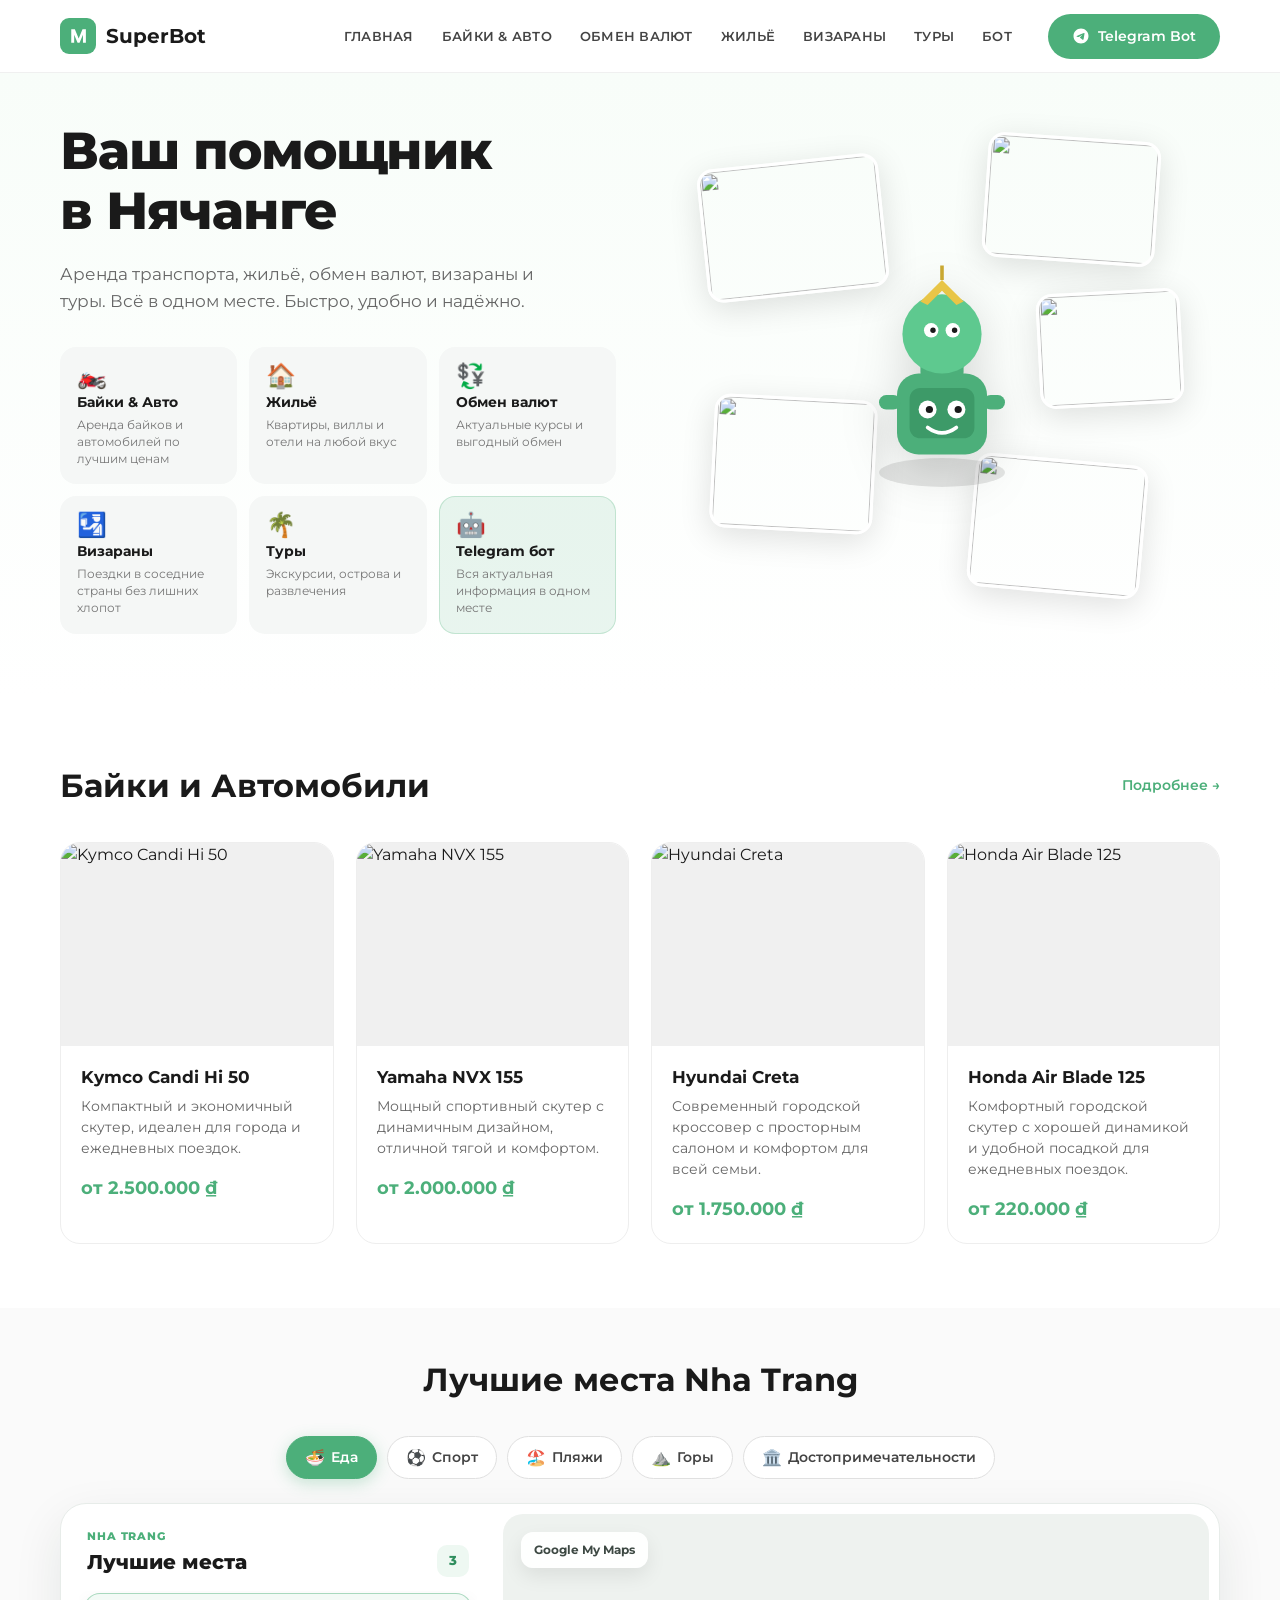
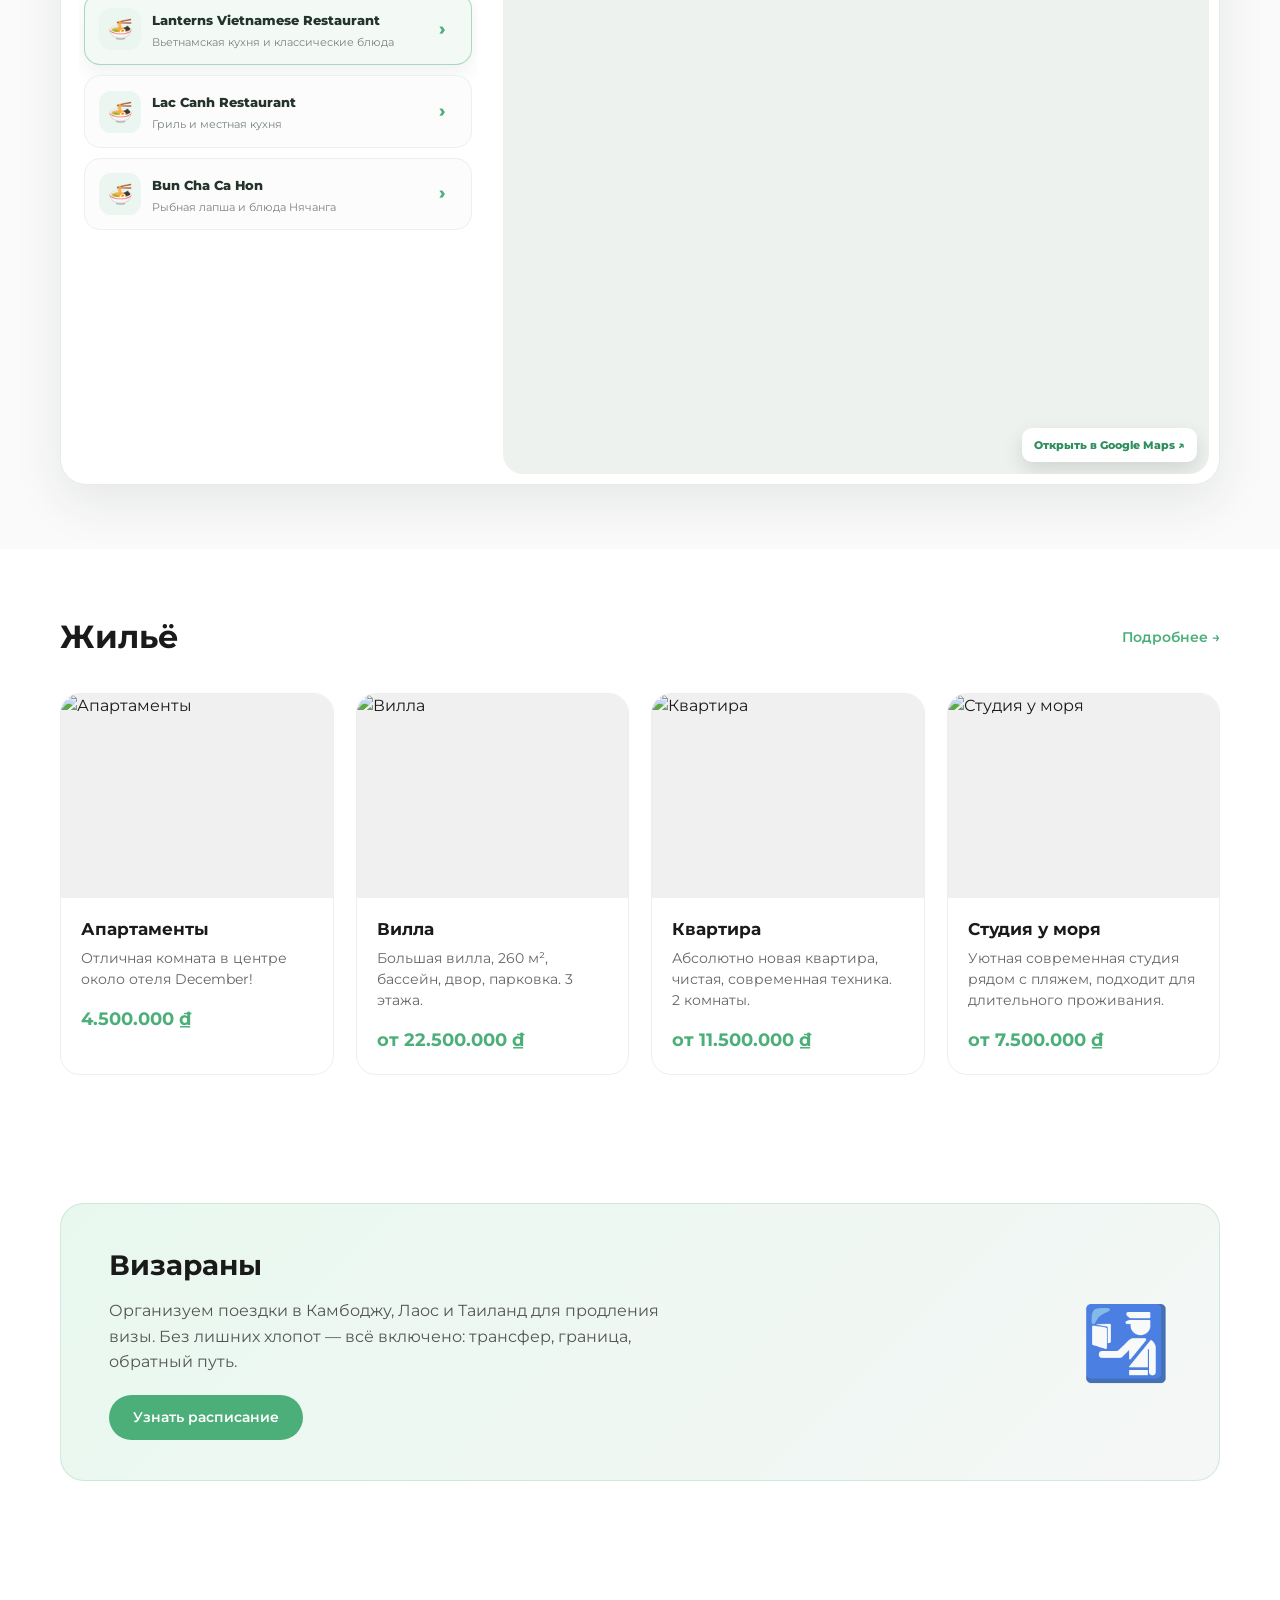
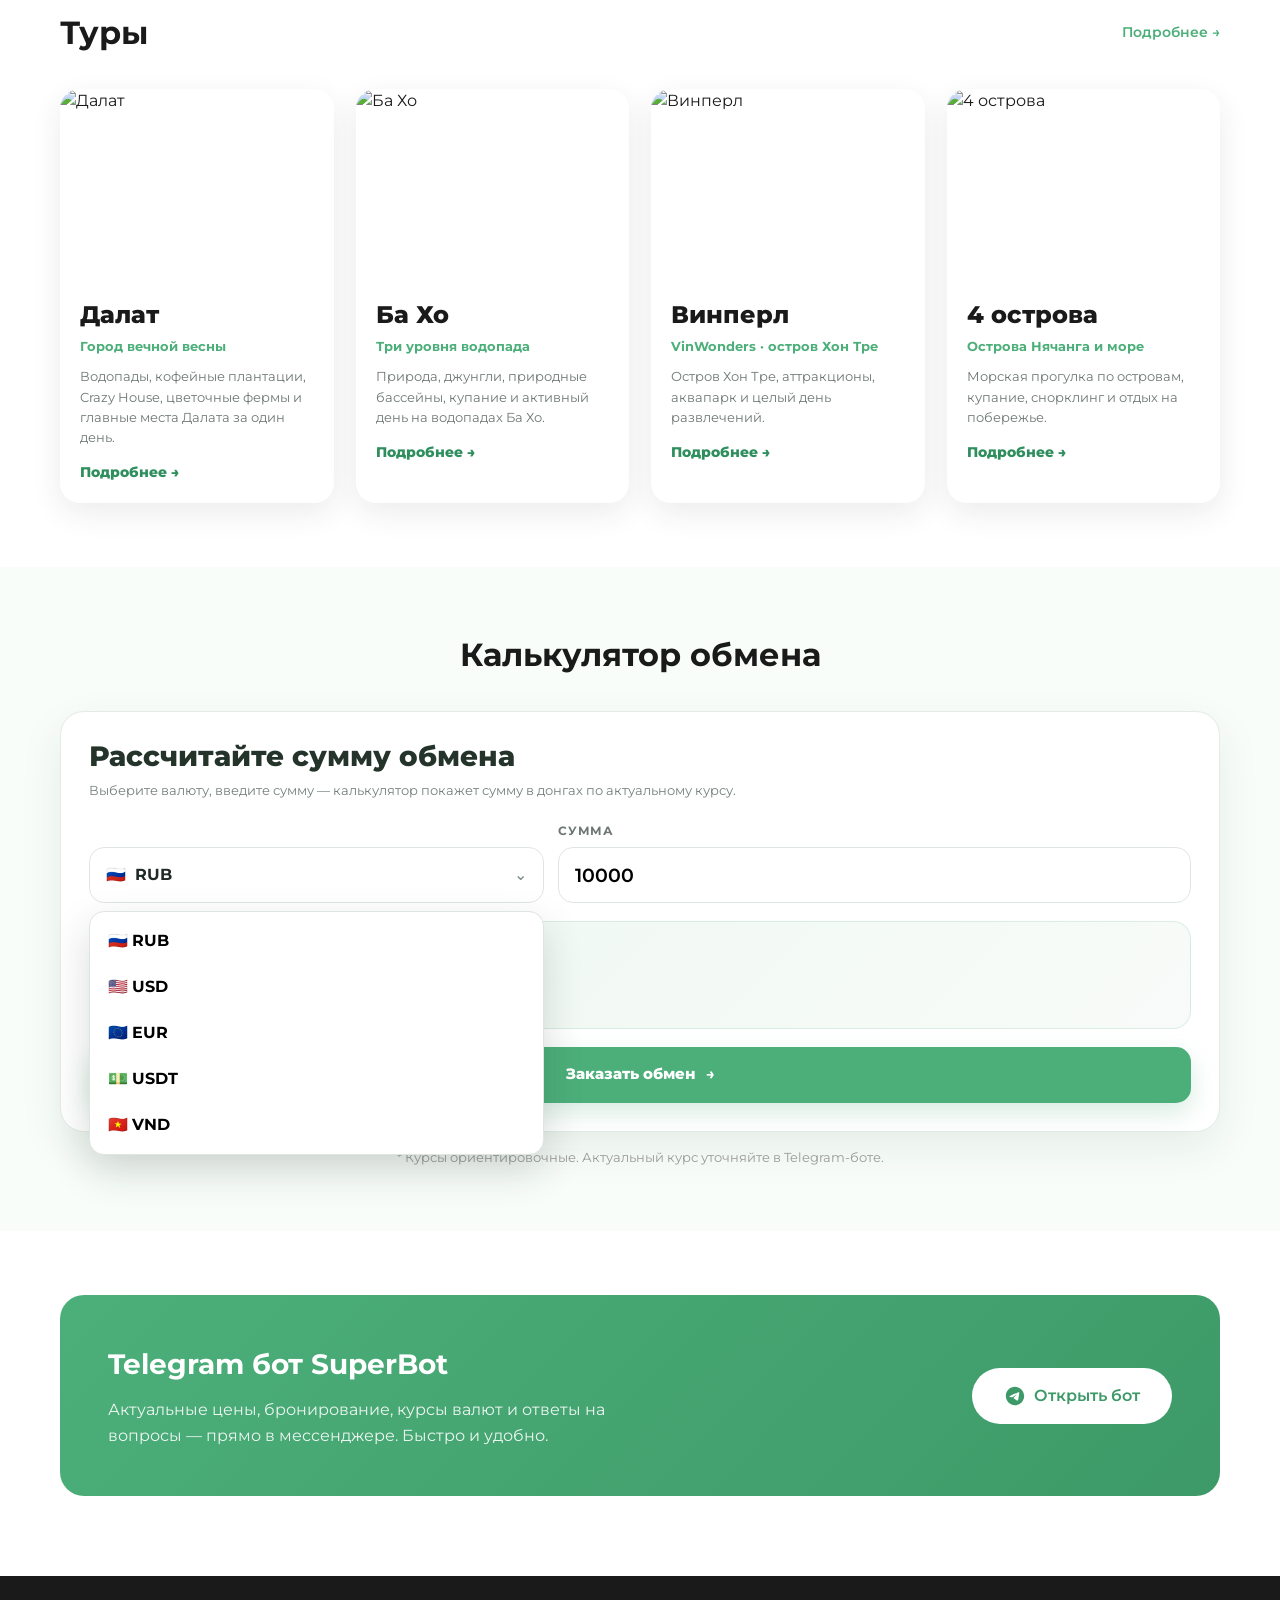
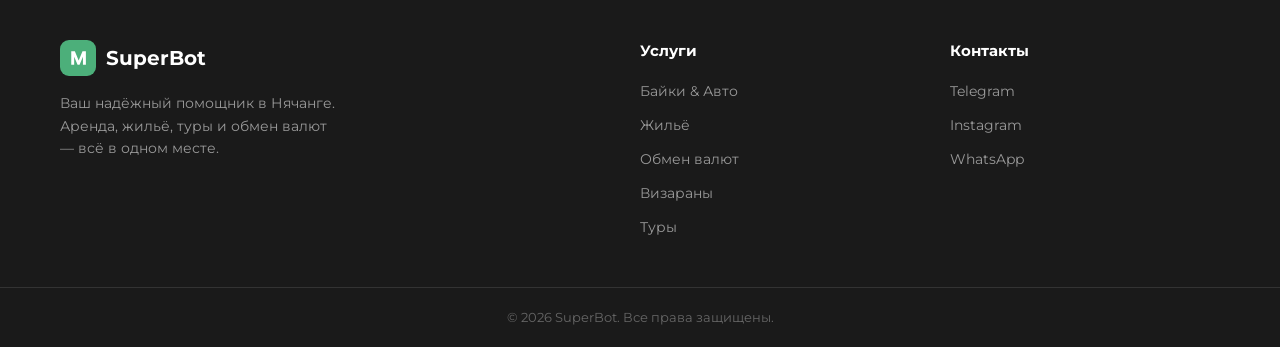
==== commit 71208ed7: "Update local version" ====
--- a/index.html
+++ b/index.html
@@ -104,7 +104,7 @@
                         <img src="https://images.unsplash.com/photo-1613490493576-7fde63acd811?w=400&h=300&fit=crop" alt="">
                     </div>
                     <div class="hero-collage__item hero-collage__item--4">
-                        <img src="https://images.unsplash.com/photo-1554224311-beee415c201f?w=400&h=300&fit=crop" alt="">
+                        <img src="https://cdn-icons-png.flaticon.com/512/2722/2722070.png" alt="">
                     </div>
                     <div class="hero-collage__item hero-collage__item--5">
                         <img src="https://images.unsplash.com/photo-1507525428034-b723cf961d3e?w=400&h=300&fit=crop" alt="">
@@ -150,17 +150,17 @@
                     <div class="product-card__body">
                         <h3 class="product-card__title">Kymco Candi Hi 50</h3>
                         <p class="product-card__desc">Компактный и экономичный скутер, идеален для города и ежедневных поездок.</p>
-                        <p class="product-card__price">от 150.000 ₫</p>
-                    </div>
-                </article>
-                <article class="product-card">
-                    <div class="product-card__image">
-                        <img src="https://images.unsplash.com/photo-1609630875171-b1326919ac9f?w=600&h=400&fit=crop" alt="Yamaha NVX 155" loading="lazy">
+                        <p class="product-card__price">от 2.500.000 ₫</p>
+                    </div>
+                </article>
+                <article class="product-card">
+                    <div class="product-card__image">
+                        <img src="https://blogger.googleusercontent.com/img/b/R29vZ2xl/AVvXsEhOSiU8y5tL0IwkTUkAwxU2Bh59ZlSixDWglRTsZ0sv7SaLpMQ7ny0TWi-e3by_is2fq4fIKxiL0daQE6ZO74cLnVx_EMVk6-jQRbNupxyoj12TihbitjgSw6zh0V0o017PL_ECXIlGXwonSaJfg5BYV8d30EZfc_woEob-BKz1Db7m-3uCRy45G3nVmpDn/s2048/yamaha-nvx-155-2025-compressed.jpg" alt="Yamaha NVX 155" loading="lazy">
                     </div>
                     <div class="product-card__body">
                         <h3 class="product-card__title">Yamaha NVX 155</h3>
                         <p class="product-card__desc">Мощный спортивный скутер с динамичным дизайном, отличной тягой и комфортом.</p>
-                        <p class="product-card__price">от 250.000 ₫</p>
+                        <p class="product-card__price">от 2.000.000 ₫</p>
                     </div>
                 </article>
                 <article class="product-card">
@@ -170,7 +170,7 @@
                     <div class="product-card__body">
                         <h3 class="product-card__title">Hyundai Creta</h3>
                         <p class="product-card__desc">Современный городской кроссовер с просторным салоном и комфортом для всей семьи.</p>
-                        <p class="product-card__price">от 750.000 ₫</p>
+                        <p class="product-card__price">от 1.750.000 ₫</p>
                     </div>
                 </article>
             </div>
@@ -243,47 +243,6 @@
                         <h3 class="product-card__title">Квартира</h3>
                         <p class="product-card__desc">Абсолютно новая квартира, чистая, современная техника. 2 комнаты.</p>
                         <p class="product-card__price">от 11.500.000 ₫</p>
-                    </div>
-                </article>
-            </div>
-        </div>
-    </section>
-
-    <section class="section" id="tours">
-        <div class="container">
-            <div class="section__header">
-                <h2 class="section__title">Туры</h2>
-                <a href="https://t.me/" class="section__more" target="_blank" rel="noopener noreferrer">Подробнее <span aria-hidden="true">→</span></a>
-            </div>
-            <div class="cards-grid">
-                <article class="product-card">
-                    <div class="product-card__image">
-                        <img src="https://images.unsplash.com/photo-1559592413-7cec4d0c3f82?w=600&h=400&fit=crop" alt="Bà Nà Hills" loading="lazy">
-                    </div>
-                    <div class="product-card__body">
-                        <h3 class="product-card__title">«Bà Nà Hills» Золотой мост — Руки Бога</h3>
-                        <p class="product-card__desc">Группа от 3 чел и более. 1 день.</p>
-                        <p class="product-card__price">3.500.000 ₫</p>
-                    </div>
-                </article>
-                <article class="product-card">
-                    <div class="product-card__image">
-                        <img src="https://images.unsplash.com/photo-1569163139394-de4798aa62b6?w=600&h=400&fit=crop" alt="Далат" loading="lazy">
-                    </div>
-                    <div class="product-card__body">
-                        <h3 class="product-card__title">Далат «Душа Далата»</h3>
-                        <p class="product-card__desc">Группа от 9 чел до 13 человек.</p>
-                        <p class="product-card__price">от 1.500.000 ₫</p>
-                    </div>
-                </article>
-                <article class="product-card">
-                    <div class="product-card__image">
-                        <img src="https://images.unsplash.com/photo-1507525428034-b723cf961d3e?w=600&h=400&fit=crop" alt="Vinpearl" loading="lazy">
-                    </div>
-                    <div class="product-card__body">
-                        <h3 class="product-card__title">Vinpearl</h3>
-                        <p class="product-card__desc">От 1-го человека.</p>
-                        <p class="product-card__price">от 3.100.000 ₫</p>
                     </div>
                 </article>
             </div>
@@ -302,6 +261,49 @@
             </div>
         </div>
     </section>
+
+    <section class="section" id="tours">
+        <div class="container">
+            <div class="section__header">
+                <h2 class="section__title">Туры</h2>
+                <a href="https://t.me/" class="section__more" target="_blank" rel="noopener noreferrer">Подробнее <span aria-hidden="true">→</span></a>
+            </div>
+            <div class="cards-grid">
+                <article class="product-card">
+                    <div class="product-card__image">
+                        <img src="https://images.unsplash.com/photo-1559592413-7cec4d0c3f82?w=600&h=400&fit=crop" alt="Bà Nà Hills" loading="lazy">
+                    </div>
+                    <div class="product-card__body">
+                        <h3 class="product-card__title">«Bà Nà Hills» Золотой мост — Руки Бога</h3>
+                        <p class="product-card__desc">Группа от 3 чел и более. 1 день.</p>
+                        <p class="product-card__price">3.500.000 ₫</p>
+                    </div>
+                </article>
+                <article class="product-card">
+                    <div class="product-card__image">
+                        <img src="https://images.unsplash.com/photo-1569163139394-de4798aa62b6?w=600&h=400&fit=crop" alt="Далат" loading="lazy">
+                    </div>
+                    <div class="product-card__body">
+                        <h3 class="product-card__title">Далат «Душа Далата»</h3>
+                        <p class="product-card__desc">Группа от 9 чел до 13 человек.</p>
+                        <p class="product-card__price">от 1.500.000 ₫</p>
+                    </div>
+                </article>
+                <article class="product-card">
+                    <div class="product-card__image">
+                        <img src="https://images.unsplash.com/photo-1507525428034-b723cf961d3e?w=600&h=400&fit=crop" alt="Vinpearl" loading="lazy">
+                    </div>
+                    <div class="product-card__body">
+                        <h3 class="product-card__title">Vinpearl</h3>
+                        <p class="product-card__desc">От 1-го человека.</p>
+                        <p class="product-card__price">от 3.100.000 ₫</p>
+                    </div>
+                </article>
+            </div>
+        </div>
+    </section>
+
+
 
     <section class="section section--exchange" id="exchange">
         <div class="container">
@@ -381,13 +383,6 @@
                 <li><a href="https://wa.me/" target="_blank" rel="noopener noreferrer">WhatsApp</a></li>
             </ul>
         </div>
-        <div class="footer__col">
-            <h3 class="footer__title">Информация</h3>
-            <ul class="footer__links">
-                <li><a href="#">Политика конфиденциальности</a></li>
-                <li><a href="#">Условия использования</a></li>
-            </ul>
-        </div>
     </div>
     <div class="footer__bottom">
         <div class="container">
--- a/style.css
+++ b/style.css
@@ -1,12 +1,11 @@
 /* ===== Reset & Base ===== */
-*,
-*::before,
-*::after {
-    box-sizing: border-box;
+*, *::before, *::after {
+    box-sizing: border-box
 }
 
 html {
     scroll-behavior: smooth;
+    overflow-x: hidden;
 }
 
 body {
@@ -16,43 +15,41 @@
     line-height: 1.5;
     color: #1a1a1a;
     background: #fff;
+    overflow: hidden;
 }
 
 img {
     max-width: 100%;
     height: auto;
-    display: block;
+    display: block
 }
 
 a {
     color: inherit;
-    text-decoration: none;
+    text-decoration: none
 }
 
 ul {
     list-style: none;
     margin: 0;
-    padding: 0;
+    padding: 0
 }
 
 h1, h2, h3, p {
-    margin: 0;
-}
-
-button,
-input,
-select {
-    font: inherit;
+    margin: 0
+}
+
+button, input, select {
+    font: inherit
 }
 
 .container {
     width: 100%;
     max-width: 1200px;
     margin: 0 auto;
-    padding: 0 20px;
-}
-
-/* ===== Buttons ===== */
+    padding: 0 20px
+}
+
 .btn {
     display: inline-flex;
     align-items: center;
@@ -64,47 +61,36 @@
     font-weight: 600;
     font-size: 14px;
     cursor: pointer;
-    transition: background 0.2s, transform 0.2s, box-shadow 0.2s;
-    white-space: nowrap;
+    transition: background .2s, transform .2s, box-shadow .2s;
+    white-space: nowrap
 }
 
 .btn:hover {
-    transform: translateY(-1px);
-}
-
-.btn--primary {
+    transform: translateY(-1px)
+}
+
+.btn--primary, .btn--telegram {
     background: #4CAF7A;
-    color: #fff;
-}
-
-.btn--primary:hover {
+    color: #fff
+}
+
+.btn--primary:hover, .btn--telegram:hover {
     background: #3d9a68;
-    box-shadow: 0 4px 16px rgba(76, 175, 122, 0.35);
-}
-
-.btn--telegram {
-    background: #4CAF7A;
-    color: #fff;
-}
-
-.btn--telegram:hover {
-    background: #3d9a68;
-    box-shadow: 0 4px 16px rgba(76, 175, 122, 0.35);
+    box-shadow: 0 4px 16px rgba(76, 175, 122, .35)
 }
 
 .btn--large {
     padding: 16px 32px;
-    font-size: 16px;
-}
-
-/* ===== Header ===== */
+    font-size: 16px
+}
+
 .header {
     position: sticky;
     top: 0;
     z-index: 100;
-    background: rgba(255, 255, 255, 0.95);
+    background: rgba(255, 255, 255, .95);
     backdrop-filter: blur(10px);
-    border-bottom: 1px solid #f0f0f0;
+    border-bottom: 1px solid #f0f0f0
 }
 
 .header__inner {
@@ -112,7 +98,7 @@
     align-items: center;
     justify-content: space-between;
     gap: 16px;
-    min-height: 72px;
+    min-height: 72px
 }
 
 .logo {
@@ -121,17 +107,17 @@
     gap: 10px;
     font-weight: 700;
     font-size: 20px;
-    flex-shrink: 0;
+    flex-shrink: 0
 }
 
 .logo__icon svg {
     width: 36px;
     height: 36px;
-    display: block;
+    display: block
 }
 
 .logo--footer .logo__text {
-    color: #fff;
+    color: #fff
 }
 
 .burger {
@@ -145,7 +131,7 @@
     background: none;
     border: none;
     cursor: pointer;
-    z-index: 110;
+    z-index: 110
 }
 
 .burger span {
@@ -154,32 +140,32 @@
     height: 2px;
     background: #1a1a1a;
     border-radius: 2px;
-    transition: transform 0.3s, opacity 0.3s;
+    transition: transform .3s, opacity .3s
 }
 
 .burger.is-open span:nth-child(1) {
-    transform: translateY(7px) rotate(45deg);
+    transform: translateY(7px) rotate(45deg)
 }
 
 .burger.is-open span:nth-child(2) {
-    opacity: 0;
+    opacity: 0
 }
 
 .burger.is-open span:nth-child(3) {
-    transform: translateY(-7px) rotate(-45deg);
+    transform: translateY(-7px) rotate(-45deg)
 }
 
 .nav {
     display: flex;
     align-items: center;
-    gap: 24px;
+    gap: 24px
 }
 
 .nav__list {
     display: flex;
     align-items: center;
     gap: 4px;
-    flex-wrap: wrap;
+    flex-wrap: wrap
 }
 
 .nav__link {
@@ -187,33 +173,31 @@
     font-size: 13px;
     font-weight: 600;
     text-transform: uppercase;
-    letter-spacing: 0.02em;
+    letter-spacing: .02em;
     color: #444;
     border-radius: 8px;
-    transition: color 0.2s, background 0.2s;
-}
-
-.nav__link:hover,
-.nav__link.is-active {
+    transition: color .2s, background .2s
+}
+
+.nav__link:hover, .nav__link.is-active {
     color: #4CAF7A;
-    background: rgba(76, 175, 122, 0.08);
+    background: rgba(76, 175, 122, .08)
 }
 
 .nav__telegram {
-    flex-shrink: 0;
-}
-
-/* ===== Hero ===== */
+    flex-shrink: 0
+}
+
 .hero {
     padding: 48px 0 64px;
-    background: linear-gradient(180deg, #f8fdf9 0%, #fff 100%);
+    background: linear-gradient(180deg, #f8fdf9 0%, #fff 100%)
 }
 
 .hero__inner {
     display: grid;
-    grid-template-columns: 1fr 1fr;
+    grid-template-columns:1fr 1fr;
     gap: 48px;
-    align-items: center;
+    align-items: center
 }
 
 .hero__title {
@@ -221,7 +205,7 @@
     font-weight: 800;
     line-height: 1.15;
     margin-bottom: 20px;
-    letter-spacing: -0.02em;
+    letter-spacing: -.02em
 }
 
 .hero__subtitle {
@@ -229,13 +213,13 @@
     color: #666;
     line-height: 1.6;
     margin-bottom: 32px;
-    max-width: 480px;
+    max-width: 480px
 }
 
 .services-grid {
     display: grid;
-    grid-template-columns: repeat(3, 1fr);
-    gap: 12px;
+    grid-template-columns:repeat(3, 1fr);
+    gap: 12px
 }
 
 .service-card {
@@ -246,61 +230,61 @@
     background: #f5f7f6;
     border-radius: 16px;
     border: 1px solid transparent;
-    transition: border-color 0.2s, box-shadow 0.2s, transform 0.2s;
+    transition: border-color .2s, box-shadow .2s, transform .2s
 }
 
 .service-card:hover {
-    border-color: rgba(76, 175, 122, 0.3);
-    box-shadow: 0 4px 20px rgba(0, 0, 0, 0.06);
-    transform: translateY(-2px);
+    border-color: rgba(76, 175, 122, .3);
+    box-shadow: 0 4px 20px rgba(0, 0, 0, .06);
+    transform: translateY(-2px)
 }
 
 .service-card--accent {
-    background: rgba(76, 175, 122, 0.12);
-    border-color: rgba(76, 175, 122, 0.25);
+    background: rgba(76, 175, 122, .12);
+    border-color: rgba(76, 175, 122, .25)
 }
 
 .service-card__icon {
     font-size: 24px;
-    line-height: 1;
+    line-height: 1
 }
 
 .service-card__title {
     font-weight: 700;
-    font-size: 14px;
+    font-size: 14px
 }
 
 .service-card__desc {
     font-size: 12px;
     color: #777;
-    line-height: 1.4;
+    line-height: 1.4
 }
 
 .hero__visual {
     display: flex;
     justify-content: center;
-    align-items: center;
+    align-items: center
 }
 
 .hero-collage {
     position: relative;
     width: 100%;
     max-width: 480px;
-    aspect-ratio: 1;
+    aspect-ratio: 1
 }
 
 .hero-collage__item {
     position: absolute;
     border-radius: 16px;
     overflow: hidden;
-    box-shadow: 0 8px 32px rgba(0, 0, 0, 0.12);
-    border: 3px solid #fff;
+    box-shadow: 0 8px 32px rgba(0, 0, 0, .12);
+    border: 3px solid #fff
 }
 
 .hero-collage__item img {
     width: 100%;
     height: 100%;
-    object-fit: cover;
+    object-fit: contain;
 }
 
 .hero-collage__item--1 {
@@ -308,7 +292,7 @@
     height: 28%;
     top: 5%;
     left: 0;
-    transform: rotate(-6deg);
+    transform: rotate(-6deg)
 }
 
 .hero-collage__item--2 {
@@ -316,7 +300,7 @@
     height: 26%;
     top: 0;
     right: 5%;
-    transform: rotate(4deg);
+    transform: rotate(4deg)
 }
 
 .hero-collage__item--3 {
@@ -324,7 +308,7 @@
     height: 28%;
     bottom: 18%;
     left: 2%;
-    transform: rotate(3deg);
+    transform: rotate(3deg)
 }
 
 .hero-collage__item--4 {
@@ -332,7 +316,7 @@
     height: 24%;
     top: 32%;
     right: 0;
-    transform: rotate(-3deg);
+    transform: rotate(-3deg)
 }
 
 .hero-collage__item--5 {
@@ -340,7 +324,7 @@
     height: 28%;
     bottom: 5%;
     right: 8%;
-    transform: rotate(5deg);
+    transform: rotate(5deg)
 }
 
 .hero-collage__mascot {
@@ -349,36 +333,39 @@
     left: 50%;
     transform: translate(-50%, -50%);
     width: 45%;
-    filter: drop-shadow(0 12px 24px rgba(0, 0, 0, 0.15));
-    animation: float 4s ease-in-out infinite;
+    filter: drop-shadow(0 12px 24px rgba(0, 0, 0, .15));
+    animation: float 4s ease-in-out infinite
 }
 
 .hero-collage__mascot svg {
     width: 100%;
-    height: auto;
+    height: auto
 }
 
 @keyframes float {
-    0%, 100% { transform: translate(-50%, -50%); }
-    50% { transform: translate(-50%, calc(-50% - 10px)); }
-}
-
-/* ===== Sections ===== */
+    0%, 100% {
+        transform: translate(-50%, -50%)
+    }
+    50% {
+        transform: translate(-50%, calc(-50% - 10px))
+    }
+}
+
 .section {
-    padding: 64px 0;
+    padding: 64px 0
 }
 
 .section--map {
     padding-top: 48px;
-    background: #fafafa;
+    background: #fafafa
 }
 
 .section--exchange {
-    background: #f8fdf9;
+    background: #f8fdf9
 }
 
 .section--bot {
-    padding-bottom: 80px;
+    padding-bottom: 80px
 }
 
 .section__header {
@@ -386,17 +373,17 @@
     align-items: center;
     justify-content: space-between;
     gap: 16px;
-    margin-bottom: 32px;
+    margin-bottom: 32px
 }
 
 .section__title {
     font-size: clamp(24px, 4vw, 32px);
-    font-weight: 700;
+    font-weight: 700
 }
 
 .section__title--center {
     text-align: center;
-    margin-bottom: 32px;
+    margin-bottom: 32px
 }
 
 .section__more {
@@ -404,29 +391,27 @@
     font-weight: 600;
     color: #4CAF7A;
     white-space: nowrap;
-    transition: gap 0.2s;
     display: inline-flex;
     align-items: center;
-    gap: 4px;
+    gap: 4px
 }
 
 .section__more:hover {
-    color: #3d9a68;
+    color: #3d9a68
 }
 
 .section__more span {
-    transition: transform 0.2s;
+    transition: transform .2s
 }
 
 .section__more:hover span {
-    transform: translateX(4px);
-}
-
-/* ===== Product Cards ===== */
+    transform: translateX(4px)
+}
+
 .cards-grid {
     display: grid;
-    grid-template-columns: repeat(3, 1fr);
-    gap: 24px;
+    grid-template-columns:repeat(3, 1fr);
+    gap: 24px
 }
 
 .product-card {
@@ -434,62 +419,61 @@
     border-radius: 20px;
     overflow: hidden;
     border: 1px solid #eee;
-    transition: box-shadow 0.25s, transform 0.25s;
+    transition: box-shadow .25s, transform .25s
 }
 
 .product-card:hover {
-    box-shadow: 0 12px 40px rgba(0, 0, 0, 0.1);
-    transform: translateY(-4px);
+    box-shadow: 0 12px 40px rgba(0, 0, 0, .1);
+    transform: translateY(-4px)
 }
 
 .product-card__image {
-    aspect-ratio: 4 / 3;
+    aspect-ratio: 4/3;
     overflow: hidden;
-    background: #f0f0f0;
+    background: #f0f0f0
 }
 
 .product-card__image img {
     width: 100%;
     height: 100%;
     object-fit: cover;
-    transition: transform 0.4s;
+    transition: transform .4s
 }
 
 .product-card:hover .product-card__image img {
-    transform: scale(1.05);
+    transform: scale(1.05)
 }
 
 .product-card__body {
-    padding: 20px;
+    padding: 20px
 }
 
 .product-card__title {
     font-size: 17px;
     font-weight: 700;
     margin-bottom: 8px;
-    line-height: 1.3;
+    line-height: 1.3
 }
 
 .product-card__desc {
     font-size: 14px;
     color: #666;
     margin-bottom: 16px;
-    line-height: 1.5;
+    line-height: 1.5
 }
 
 .product-card__price {
     font-size: 18px;
     font-weight: 700;
-    color: #4CAF7A;
-}
-
-/* ===== Map ===== */
+    color: #4CAF7A
+}
+
 .map-filters {
     display: flex;
     flex-wrap: wrap;
     justify-content: center;
     gap: 10px;
-    margin-bottom: 24px;
+    margin-bottom: 24px
 }
 
 .map-filter {
@@ -504,45 +488,45 @@
     font-weight: 600;
     color: #444;
     cursor: pointer;
-    transition: background 0.2s, border-color 0.2s, color 0.2s, box-shadow 0.2s;
+    transition: background .2s, border-color .2s, color .2s, box-shadow .2s
 }
 
 .map-filter:hover {
-    border-color: rgba(76, 175, 122, 0.4);
-    color: #4CAF7A;
+    border-color: rgba(76, 175, 122, .4);
+    color: #4CAF7A
 }
 
 .map-filter.is-active {
     background: #4CAF7A;
     border-color: #4CAF7A;
     color: #fff;
-    box-shadow: 0 4px 16px rgba(76, 175, 122, 0.3);
+    box-shadow: 0 4px 16px rgba(76, 175, 122, .3)
 }
 
 .map-filter__icon {
     font-size: 16px;
-    line-height: 1;
+    line-height: 1
 }
 
 .map-layout {
     display: grid;
-    grid-template-columns: 1fr 300px;
+    grid-template-columns:1fr 300px;
     gap: 20px;
-    align-items: start;
+    align-items: start
 }
 
 .map-wrapper {
     border-radius: 20px;
     overflow: hidden;
-    box-shadow: 0 8px 32px rgba(0, 0, 0, 0.08);
+    box-shadow: 0 8px 32px rgba(0, 0, 0, .08);
     border: 1px solid #eee;
-    min-height: 420px;
+    min-height: 420px
 }
 
 #places-map {
     width: 100%;
     height: 420px;
-    z-index: 1;
+    z-index: 1
 }
 
 .places-list {
@@ -551,7 +535,7 @@
     gap: 10px;
     max-height: 420px;
     overflow-y: auto;
-    padding-right: 4px;
+    padding-right: 4px
 }
 
 .places-list__item {
@@ -560,49 +544,48 @@
     border: 1px solid #eee;
     border-radius: 14px;
     cursor: pointer;
-    transition: border-color 0.2s, box-shadow 0.2s, background 0.2s;
-}
-
-.places-list__item:hover,
-.places-list__item.is-active {
-    border-color: rgba(76, 175, 122, 0.5);
-    background: rgba(76, 175, 122, 0.06);
-    box-shadow: 0 4px 12px rgba(0, 0, 0, 0.05);
+    transition: border-color .2s, box-shadow .2s, background .2s
+}
+
+.places-list__item:hover, .places-list__item.is-active {
+    border-color: rgba(76, 175, 122, .5);
+    background: rgba(76, 175, 122, .06);
+    box-shadow: 0 4px 12px rgba(0, 0, 0, .05)
 }
 
 .places-list__name {
     font-size: 14px;
     font-weight: 700;
     margin-bottom: 4px;
-    line-height: 1.3;
+    line-height: 1.3
 }
 
 .places-list__desc {
     font-size: 12px;
     color: #777;
-    line-height: 1.4;
+    line-height: 1.4
 }
 
 .map-popup__title {
     font-size: 15px;
     font-weight: 700;
-    margin-bottom: 6px;
+    margin-bottom: 6px
 }
 
 .map-popup__desc {
     font-size: 13px;
     color: #555;
     margin: 0;
-    line-height: 1.4;
+    line-height: 1.4
 }
 
 .leaflet-popup-content-wrapper {
-    border-radius: 12px;
+    border-radius: 12px
 }
 
 .leaflet-popup-content {
     margin: 12px 14px;
-    font-family: 'Montserrat', sans-serif;
+    font-family: 'Montserrat', sans-serif
 }
 
 .map-marker {
@@ -611,16 +594,29 @@
     border-radius: 50% 50% 50% 0;
     transform: rotate(-45deg);
     border: 3px solid #fff;
-    box-shadow: 0 3px 10px rgba(0, 0, 0, 0.25);
-}
-
-.map-marker--food { background: #e85d4c; }
-.map-marker--sport { background: #3b82f6; }
-.map-marker--beach { background: #f59e0b; }
-.map-marker--mountains { background: #8b5cf6; }
-.map-marker--attractions { background: #4CAF7A; }
-
-/* ===== Visaran Banner ===== */
+    box-shadow: 0 3px 10px rgba(0, 0, 0, .25)
+}
+
+.map-marker--food {
+    background: #e85d4c
+}
+
+.map-marker--sport {
+    background: #3b82f6
+}
+
+.map-marker--beach {
+    background: #f59e0b
+}
+
+.map-marker--mountains {
+    background: #8b5cf6
+}
+
+.map-marker--attractions {
+    background: #4CAF7A
+}
+
 .visaran-banner {
     display: flex;
     align-items: center;
@@ -629,29 +625,28 @@
     padding: 40px 48px;
     background: linear-gradient(135deg, #e8f8ef 0%, #f5f7f6 100%);
     border-radius: 24px;
-    border: 1px solid rgba(76, 175, 122, 0.2);
+    border: 1px solid rgba(76, 175, 122, .2)
 }
 
 .visaran-banner__title {
     font-size: 28px;
     font-weight: 700;
-    margin-bottom: 12px;
+    margin-bottom: 12px
 }
 
 .visaran-banner__text {
     color: #555;
     margin-bottom: 20px;
     max-width: 560px;
-    line-height: 1.6;
+    line-height: 1.6
 }
 
 .visaran-banner__icon {
     font-size: 72px;
     flex-shrink: 0;
-    opacity: 0.8;
-}
-
-/* ===== Exchange Calculator ===== */
+    opacity: .8
+}
+
 .exchange-calculator {
     display: flex;
     flex-wrap: wrap;
@@ -661,9 +656,9 @@
     background: #fff;
     border-radius: 20px;
     border: 1px solid #e8e8e8;
-    box-shadow: 0 4px 24px rgba(0, 0, 0, 0.04);
+    box-shadow: 0 4px 24px rgba(0, 0, 0, .04);
     max-width: 900px;
-    margin: 0 auto;
+    margin: 0 auto
 }
 
 .exchange-calculator__field {
@@ -671,61 +666,58 @@
     min-width: 140px;
     display: flex;
     flex-direction: column;
-    gap: 6px;
+    gap: 6px
 }
 
 .exchange-calculator__field label {
     font-size: 13px;
     font-weight: 600;
-    color: #555;
-}
-
-.exchange-calculator__field select,
-.exchange-calculator__field input {
+    color: #555
+}
+
+.exchange-calculator__field select, .exchange-calculator__field input {
     padding: 12px 16px;
     border: 1px solid #ddd;
     border-radius: 12px;
     background: #fafafa;
-    transition: border-color 0.2s;
-}
-
-.exchange-calculator__field select:focus,
-.exchange-calculator__field input:focus {
+    transition: border-color .2s
+}
+
+.exchange-calculator__field select:focus, .exchange-calculator__field input:focus {
     outline: none;
     border-color: #4CAF7A;
-    background: #fff;
+    background: #fff
 }
 
 .exchange-calculator__arrow {
     font-size: 24px;
     color: #4CAF7A;
     padding-bottom: 12px;
-    flex-shrink: 0;
+    flex-shrink: 0
 }
 
 .exchange-calculator__field--result {
-    flex: 1.2;
+    flex: 1.2
 }
 
 .exchange-calculator__output {
     display: block;
     padding: 12px 16px;
-    background: rgba(76, 175, 122, 0.12);
-    border: 1px solid rgba(76, 175, 122, 0.3);
+    background: rgba(76, 175, 122, .12);
+    border: 1px solid rgba(76, 175, 122, .3);
     border-radius: 12px;
     font-size: 18px;
     font-weight: 700;
-    color: #2d7a52;
+    color: #2d7a52
 }
 
 .exchange-note {
     text-align: center;
     font-size: 13px;
     color: #999;
-    margin-top: 16px;
-}
-
-/* ===== Bot Banner ===== */
+    margin-top: 16px
+}
+
 .bot-banner {
     display: flex;
     align-items: center;
@@ -734,44 +726,43 @@
     padding: 48px;
     background: linear-gradient(135deg, #4CAF7A 0%, #3d9a68 100%);
     border-radius: 24px;
-    color: #fff;
+    color: #fff
 }
 
 .bot-banner__title {
     font-size: clamp(22px, 4vw, 28px);
     font-weight: 700;
-    margin-bottom: 12px;
+    margin-bottom: 12px
 }
 
 .bot-banner__text {
-    opacity: 0.9;
+    opacity: .9;
     max-width: 520px;
-    line-height: 1.6;
+    line-height: 1.6
 }
 
 .bot-banner .btn--telegram {
     background: #fff;
     color: #3d9a68;
-    flex-shrink: 0;
+    flex-shrink: 0
 }
 
 .bot-banner .btn--telegram:hover {
     background: #f0fdf4;
-    box-shadow: 0 4px 20px rgba(0, 0, 0, 0.15);
-}
-
-/* ===== Footer ===== */
+    box-shadow: 0 4px 20px rgba(0, 0, 0, .15)
+}
+
 .footer {
     background: #1a1a1a;
     color: #ccc;
-    padding-top: 64px;
+    padding-top: 64px
 }
 
 .footer__inner {
     display: grid;
-    grid-template-columns: 1.5fr 1fr 1fr 1fr;
+    grid-template-columns: 2fr 1fr 1fr;
     gap: 40px;
-    padding-bottom: 48px;
+    padding-bottom: 48px
 }
 
 .footer__about {
@@ -779,28 +770,28 @@
     font-size: 14px;
     line-height: 1.6;
     color: #999;
-    max-width: 280px;
+    max-width: 280px
 }
 
 .footer__title {
     font-size: 15px;
     font-weight: 700;
     color: #fff;
-    margin-bottom: 16px;
+    margin-bottom: 16px
 }
 
 .footer__links li + li {
-    margin-top: 10px;
+    margin-top: 10px
 }
 
 .footer__links a {
     font-size: 14px;
     color: #999;
-    transition: color 0.2s;
+    transition: color .2s
 }
 
 .footer__links a:hover {
-    color: #4CAF7A;
+    color: #4CAF7A
 }
 
 .footer__bottom {
@@ -808,37 +799,36 @@
     padding: 20px 0;
     text-align: center;
     font-size: 13px;
-    color: #666;
-}
-
-/* ===== Responsive ===== */
+    color: #666
+}
+
 @media (max-width: 1024px) {
     .hero__inner {
-        grid-template-columns: 1fr;
-        gap: 40px;
+        grid-template-columns:1fr;
+        gap: 40px
     }
 
     .hero__visual {
-        order: -1;
+        order: -1
     }
 
     .hero-collage {
         max-width: 400px;
-        margin: 0 auto;
+        margin: 0 auto
     }
 
     .cards-grid {
-        grid-template-columns: repeat(2, 1fr);
+        grid-template-columns:repeat(2, 1fr)
     }
 
     .footer__inner {
-        grid-template-columns: repeat(2, 1fr);
+        grid-template-columns:repeat(2, 1fr)
     }
 }
 
 @media (max-width: 768px) {
     .burger {
-        display: flex;
+        display: flex
     }
 
     .nav {
@@ -852,130 +842,337 @@
         gap: 24px;
         padding: 88px 24px 32px;
         background: #fff;
-        box-shadow: -4px 0 32px rgba(0, 0, 0, 0.12);
+        box-shadow: -4px 0 32px rgba(0, 0, 0, .12);
         transform: translateX(100%);
-        transition: transform 0.3s ease;
-        overflow-y: auto;
+        transition: transform .3s ease;
+        overflow-y: auto
     }
 
     .nav.is-open {
-        transform: translateX(0);
+        transform: translateX(0)
     }
 
     .nav__list {
         flex-direction: column;
         align-items: stretch;
-        gap: 4px;
+        gap: 4px
     }
 
     .nav__link {
         padding: 12px 16px;
-        font-size: 14px;
+        font-size: 14px
     }
 
     .nav__telegram {
         width: 100%;
-        justify-content: center;
+        justify-content: center
     }
 
     .services-grid {
-        grid-template-columns: repeat(2, 1fr);
+        grid-template-columns:repeat(2, 1fr)
     }
 
     .section {
-        padding: 48px 0;
+        padding: 48px 0
     }
 
     .section__header {
         flex-direction: column;
-        align-items: flex-start;
+        align-items: flex-start
     }
 
     .cards-grid {
-        grid-template-columns: 1fr;
-        gap: 20px;
+        grid-template-columns:1fr;
+        gap: 20px
     }
 
     .map-layout {
-        grid-template-columns: 1fr;
+        grid-template-columns:1fr
     }
 
     .places-list {
         max-height: none;
-        order: 1;
+        order: 1
     }
 
     #places-map {
-        height: 320px;
+        height: 320px
     }
 
     .map-wrapper {
-        min-height: 320px;
-    }
-
-    .visaran-banner,
-    .bot-banner {
+        min-height: 320px
+    }
+
+    .visaran-banner, .bot-banner {
         flex-direction: column;
         text-align: center;
-        padding: 32px 24px;
-    }
-
-    .visaran-banner__text,
-    .bot-banner__text {
-        max-width: none;
+        padding: 32px 24px
+    }
+
+    .visaran-banner__text, .bot-banner__text {
+        max-width: none
     }
 
     .visaran-banner__icon {
-        font-size: 56px;
+        font-size: 56px
     }
 
     .exchange-calculator {
         flex-direction: column;
         align-items: stretch;
-        padding: 24px;
+        padding: 24px
     }
 
     .exchange-calculator__arrow {
         text-align: center;
         padding: 0;
-        transform: rotate(90deg);
+        transform: rotate(90deg)
     }
 
     .footer__inner {
-        grid-template-columns: 1fr;
+        grid-template-columns:1fr;
         gap: 32px;
-        text-align: center;
+        text-align: center
     }
 
     .footer__about {
         max-width: none;
         margin-left: auto;
-        margin-right: auto;
+        margin-right: auto
     }
 
     .logo--footer {
-        justify-content: center;
+        justify-content: center
     }
 }
 
 @media (max-width: 480px) {
     .hero {
-        padding: 32px 0 48px;
-    }
-
-    .services-grid {
-        grid-template-columns: 1fr;
+        padding: 32px 0 48px
     }
 
     .header__inner {
-        min-height: 64px;
+        min-height: 64px
     }
 
     .btn--large {
-        width: 100%;
+        width: 100%
     }
 
     .bot-banner .btn--telegram {
-        width: 100%;
-    }
-}
+        width: 100%
+    }
+}
+
+/* ===== SuperBot map width fix ===== */
+#places .map-layout {
+    display: block !important;
+    width: 100%
+}
+
+#places .map-wrapper {
+    width: 100%;
+    min-height: 0;
+    border: 0;
+    box-shadow: none;
+    overflow: visible
+}
+
+#places .places-map-shell {
+    width: 100% !important;
+    max-width: none !important;
+    margin: 0 auto
+}
+
+#places .places-map-main {
+    min-width: 0
+}
+
+@media (max-width: 800px) {
+    #places .places-map-shell {
+        width: 100% !important
+    }
+}
+
+/* ===== SuperBot layout repair ===== */
+#places-map {
+    height: auto !important;
+    min-height: 0 !important
+}
+
+#places .map-wrapper {
+    height: auto !important;
+    min-height: 0 !important;
+    overflow: visible !important
+}
+
+#housing {
+    display: block !important;
+    visibility: visible !important;
+    position: relative;
+    z-index: 1
+}
+
+#housing .container {
+    width: 100% !important
+}
+
+#housing .cards-grid {
+    width: 100%;
+    max-width: none
+}
+
+#tours .container {
+    width: 100%;
+    max-width: 1100px;
+    margin-left: auto;
+    margin-right: auto
+}
+
+#tours .tour-mini-grid {
+    width: 100%;
+    max-width: 1200px;
+    padding: 0 20px;
+    margin-left: auto;
+    margin-right: auto
+}
+
+#tours .tour-mini-card {
+    min-width: 0
+}
+.section__title__tour {
+    width: 100%;
+    max-width: 1200px;
+    padding: 0 20px;
+    margin-left: auto;
+    margin-right: auto;
+    display: flex;
+    align-items: center;
+    justify-content: space-between;
+    gap: 16px;
+    margin-bottom: 32px;
+}
+.section__title__tourh2 {
+    font-size: clamp(24px, 4vw, 32px);
+    font-weight: 700;
+}
+.section__title__toura {
+
+}
+
+
+@media (max-width: 1050px) {
+    #tours .container {
+        max-width: 1000px
+    }
+
+    #tours .tour-mini-grid {
+        max-width: 940px
+    }
+}
+
+@media (max-width: 800px) {
+    #tours .container {
+        max-width: none
+    }
+
+    #tours .tour-mini-grid {
+        max-width: none
+    }
+
+    .product-card__body {
+        padding: 10px
+    }
+
+    .product-card__title {
+        font-size: 14px;
+        font-weight: 700;
+        margin-bottom: 8px;
+        line-height: 1.3
+    }
+
+    .product-card__desc {
+        font-size: 10px;
+        color: #666;
+        margin-bottom: 5px;
+        line-height: 12px;
+        max-height: 40px;
+        overflow: hidden;
+    }
+
+    .product-card__price {
+        font-size: 16px;
+        font-weight: 700;
+        color: #4CAF7A
+    }
+    .container {
+        padding: 0 10px
+    }
+    .tour-mini-card__body small {
+        font-size: 10px!important;
+        max-height: 40px!important;
+        line-height: 12px!important;
+        overflow: hidden!important;
+    }
+    .tour-mini-card__body {
+        padding: 10px!important;
+    }
+    #tours .tour-mini-grid {
+        padding: 0 10px!important;
+    }
+    .tour-mini-card__body strong {
+        font-size: 18px!important;
+        font-weight: 800!important;
+    }
+    .tour-mini-card__body span {
+        margin-top: 0!important;
+    }
+    .tour-mini-card__body small {
+        margin-top: 5px !important;
+    }
+    .tour-mini-card__image {
+        height: 120px !important;
+    }
+
+}
+
+@media (max-width: 768px) {
+    .burger {
+        display: flex;
+        position: relative;
+        z-index: 1001;
+    }
+
+    .nav {
+        position: fixed;
+        top: 0;
+        right: 0;
+        width: min(320px, 85vw);
+        height: 100vh;
+        z-index: 1000;
+
+        display: flex;
+        flex-direction: column;
+
+        background: #fff;
+        box-shadow: -10px 0 35px rgba(0, 0, 0, 0.12);
+
+        transform: translateX(100%);
+        visibility: hidden;
+        pointer-events: none;
+
+        transition:
+                transform 0.25s ease,
+                visibility 0.25s ease;
+    }
+
+    .nav.is-open {
+        transform: translateX(0);
+        visibility: visible;
+        pointer-events: auto;
+    }
+
+    body.menu-open {
+        overflow: hidden;
+    }
+}
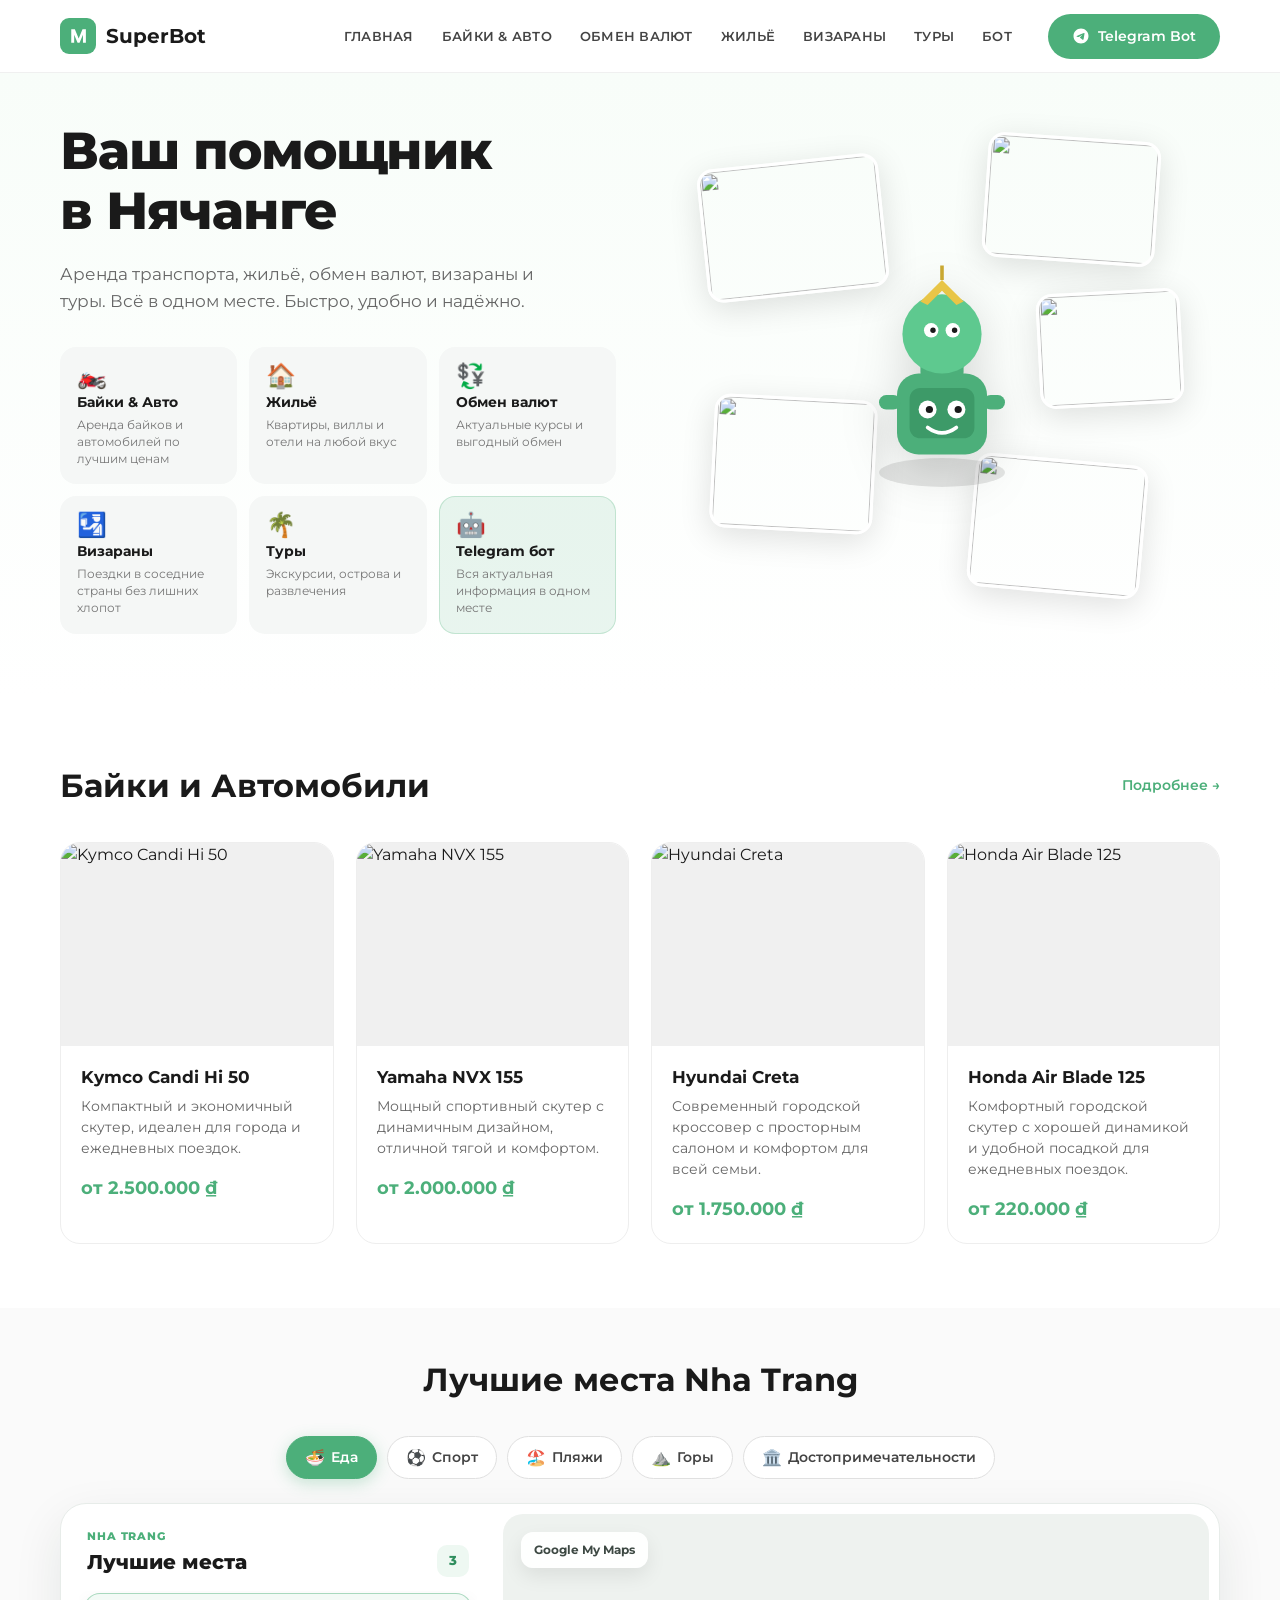
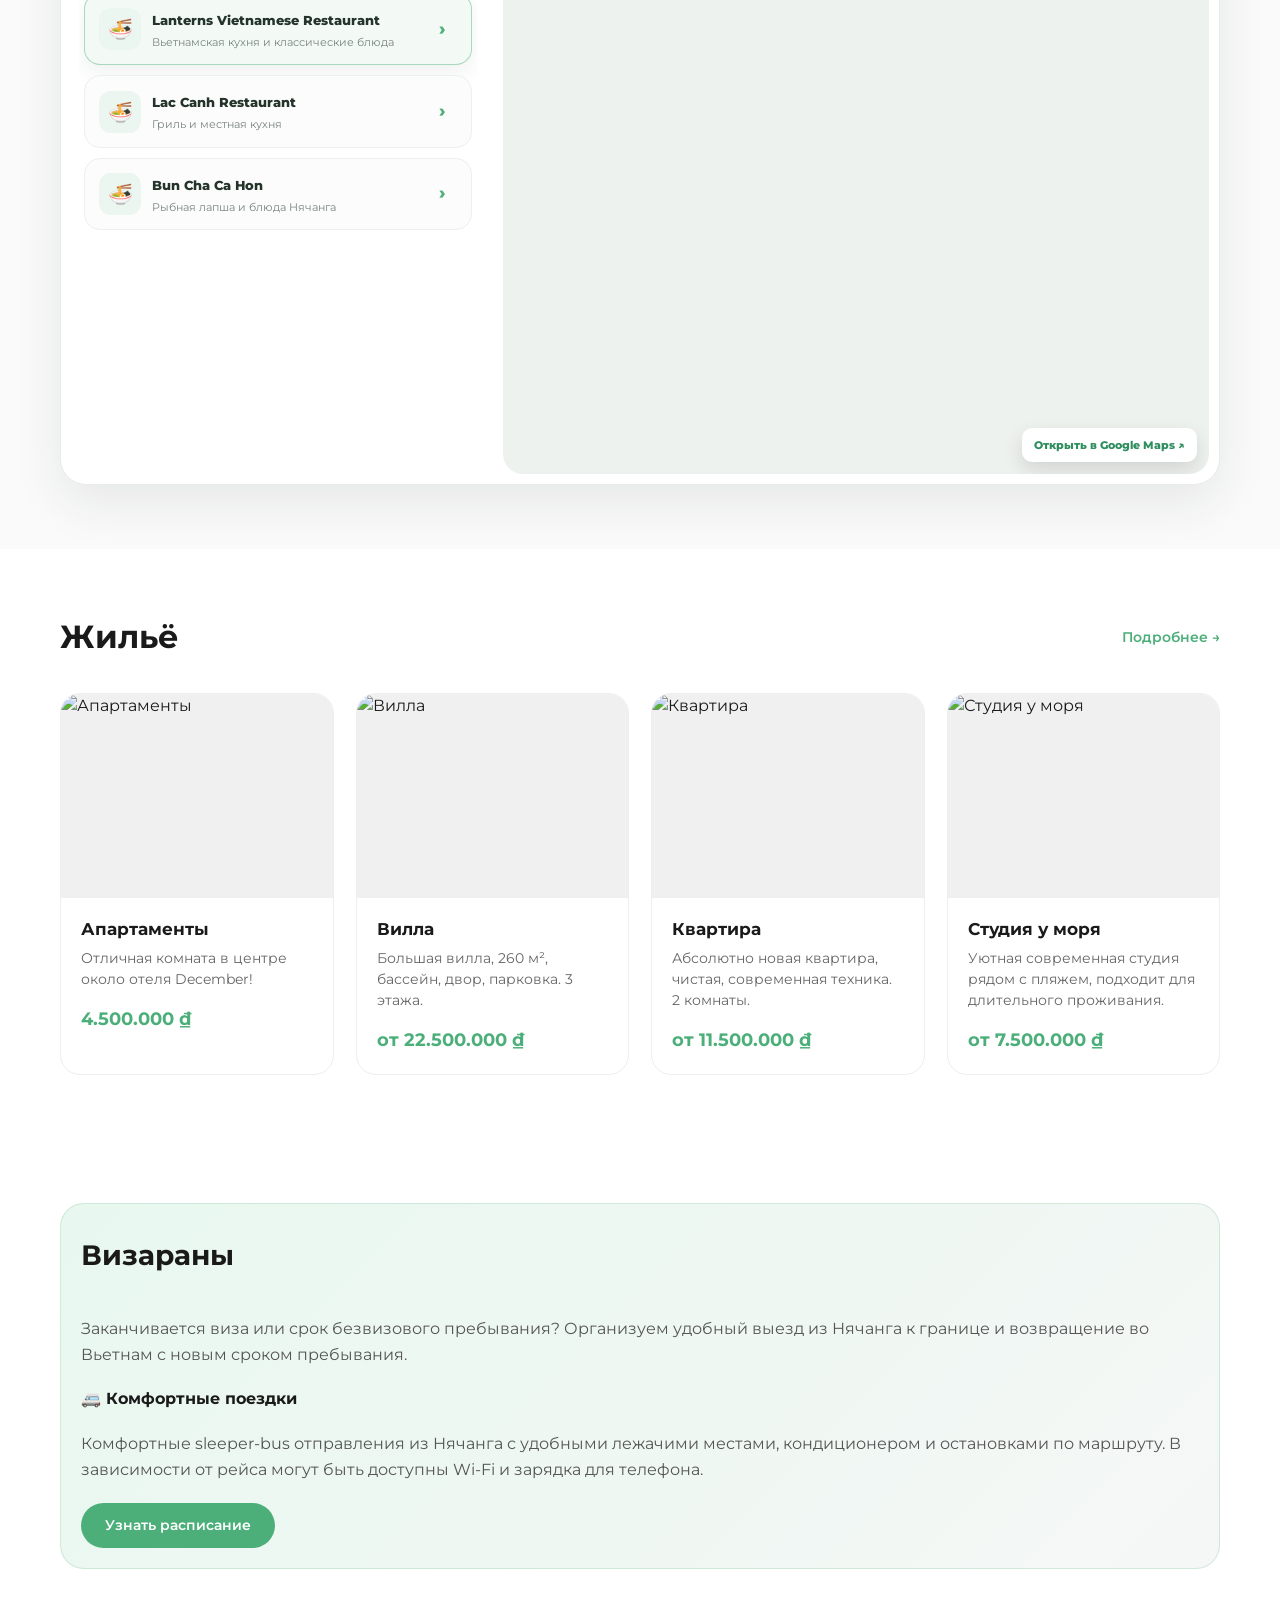
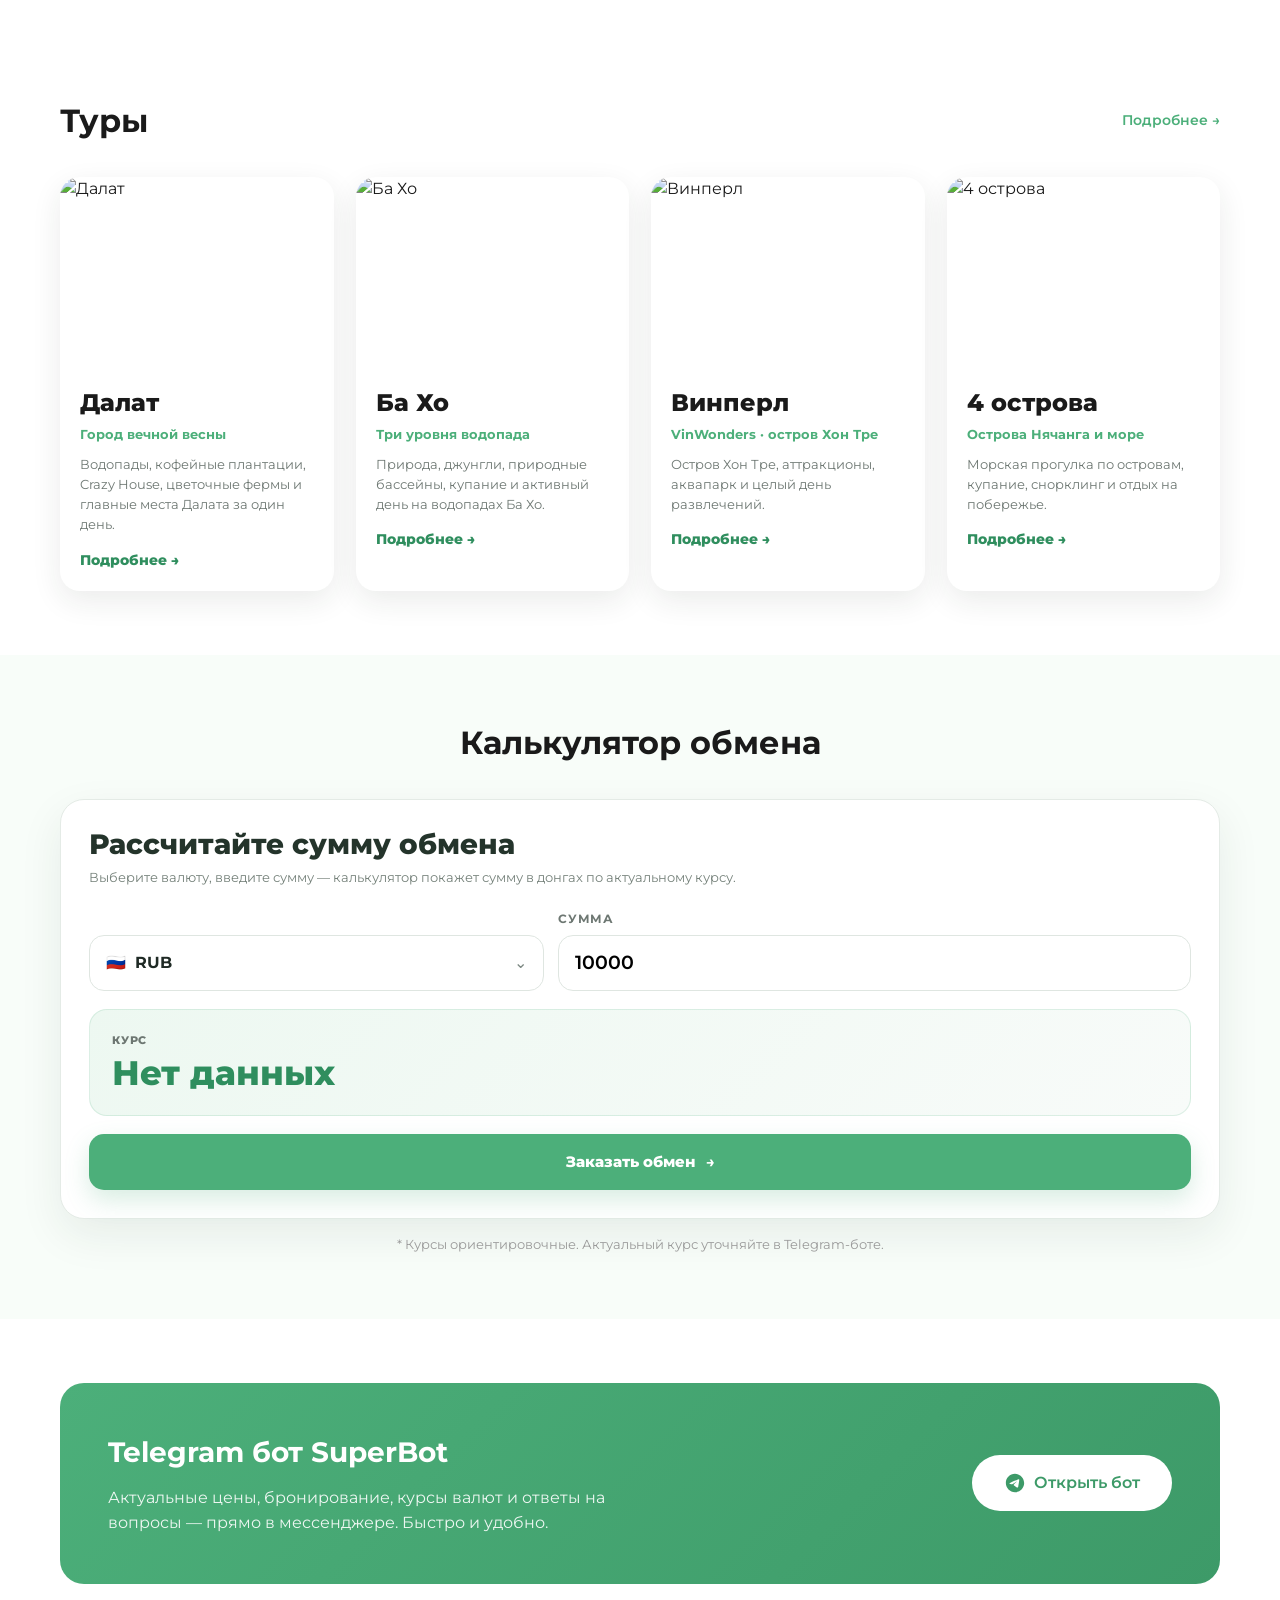
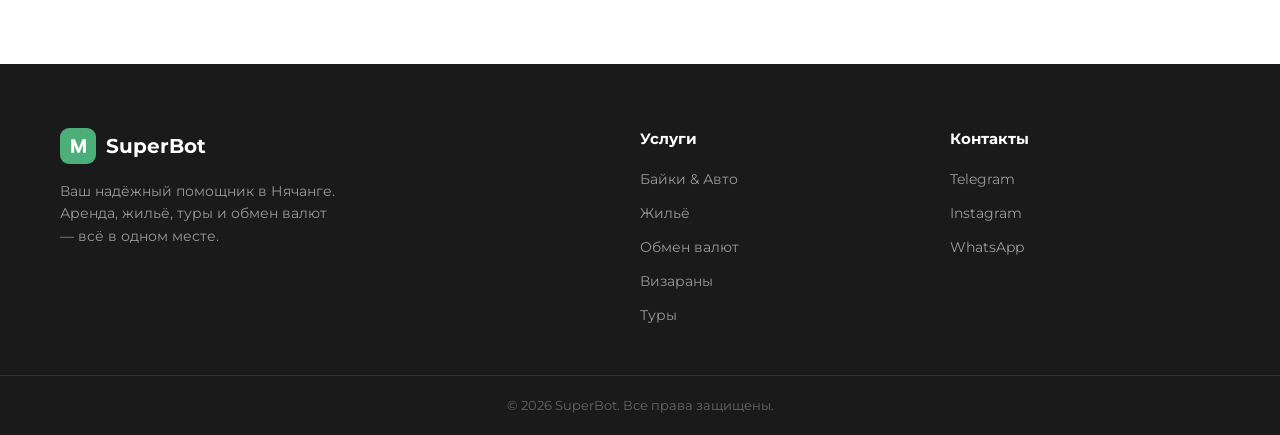
==== commit 353f9bac: "Update local version" ====
--- a/index.html
+++ b/index.html
@@ -139,7 +139,7 @@
     <section class="section" id="bikes">
         <div class="container">
             <div class="section__header">
-                <h2 class="section__title">Байки и Автомобили</h2>
+                <h2 class="section__title section__title-avto">Байки и Автомобили</h2>
                 <a href="https://t.me/" class="section__more" target="_blank" rel="noopener noreferrer">Подробнее <span aria-hidden="true">→</span></a>
             </div>
             <div class="cards-grid">
@@ -254,10 +254,17 @@
             <div class="visaran-banner">
                 <div class="visaran-banner__content">
                     <h2 class="visaran-banner__title">Визараны</h2>
-                    <p class="visaran-banner__text">Организуем поездки в Камбоджу, Лаос и Таиланд для продления визы. Без лишних хлопот — всё включено: трансфер, граница, обратный путь.</p>
+                    <div class="visa-media tour-mini-grid">
+                        <img src="https://res.klook.com/image/upload/w_750,h_469,c_fill,q_85/w_80,x_15,y_15,g_south_west,l_Klook_water_br_trans_yhcmh3/activities/zeecnp0wgyuecstxvnxz.jpg" alt="" class="visa-img">
+                        <img src="https://visarun-nhatrang-laos-cambodia.ru/images/cms/data/vizaran_v_kambodzhu_iz_nyachanga_v_etnam.jpg" alt="" class="visa-img">
+                        <img src="https://encrypted-tbn0.gstatic.com/images?q=tbn:ANd9GcTyNUZJTWrBiaQUupCwgFnnkfWC-atg0FkKBmMMBlM0ldwKEcpZR91y5AQv&s=10" alt="" class="visa-img">
+                        <img src="https://anotherfinestep.org/wp-content/uploads/2024/03/vizaran_cambodga_2024_s_phuquoca_9.jpg" alt="" class="visa-img">
+                    </div>
+                    <p class="visaran-banner__text">Заканчивается виза или срок безвизового пребывания? Организуем удобный выезд из Нячанга к границе и возвращение во Вьетнам с новым сроком пребывания.</p>
+                    <h4 class="visaran-banner__text-header">🚐 Комфортные поездки</h4>
+                    <p class="visaran-banner__text">Комфортные sleeper-bus отправления из Нячанга с удобными лежачими местами, кондиционером и остановками по маршруту. В зависимости от рейса могут быть доступны Wi-Fi и зарядка для телефона.</p>
                     <a href="https://t.me/" class="btn btn--primary" target="_blank" rel="noopener noreferrer">Узнать расписание</a>
                 </div>
-                <div class="visaran-banner__icon" aria-hidden="true">🛂</div>
             </div>
         </div>
     </section>
--- a/style.css
+++ b/style.css
@@ -618,11 +618,9 @@
 }
 
 .visaran-banner {
-    display: flex;
-    align-items: center;
-    justify-content: space-between;
+    display: block;
     gap: 32px;
-    padding: 40px 48px;
+    padding: 20px;
     background: linear-gradient(135deg, #e8f8ef 0%, #f5f7f6 100%);
     border-radius: 24px;
     border: 1px solid rgba(76, 175, 122, .2)
@@ -630,14 +628,28 @@
 
 .visaran-banner__title {
     font-size: 28px;
-    font-weight: 700;
-    margin-bottom: 12px
+    padding: 10px 0 20px;
+}
+.visa-media {
+    width: 100%;
+    max-width: 1200px;
+    margin-left: auto;
+    margin-right: auto;
+    display: grid;
+    grid-template-columns: repeat(4, minmax(0, 1fr));
+    gap: 22px;
+}
+.visaran-banner__text-header {
+    margin: 0;
+}
+.visa-img {
+    max-height: 170px;
+    border-radius: 20px;
 }
 
 .visaran-banner__text {
     color: #555;
-    margin-bottom: 20px;
-    max-width: 560px;
+    padding: 20px 0;
     line-height: 1.6
 }
 
@@ -873,13 +885,13 @@
     }
 
     .section {
-        padding: 48px 0
-    }
-
-    .section__header {
-        flex-direction: column;
-        align-items: flex-start
-    }
+        padding: 20px 0;
+    }
+    .section__title-avto {
+        font-size: 20px;
+    }
+
+
 
     .cards-grid {
         grid-template-columns:1fr;
@@ -1059,6 +1071,8 @@
 .section__title__toura {
 
 }
+
+
 
 
 @media (max-width: 1050px) {
@@ -1175,4 +1189,11 @@
     body.menu-open {
         overflow: hidden;
     }
-}
+    .section__header, .section__title__tour {
+        margin-bottom: 10px;
+    }
+    .section__title--center {
+        text-align: center;
+        margin-bottom: 10px;
+    }
+}
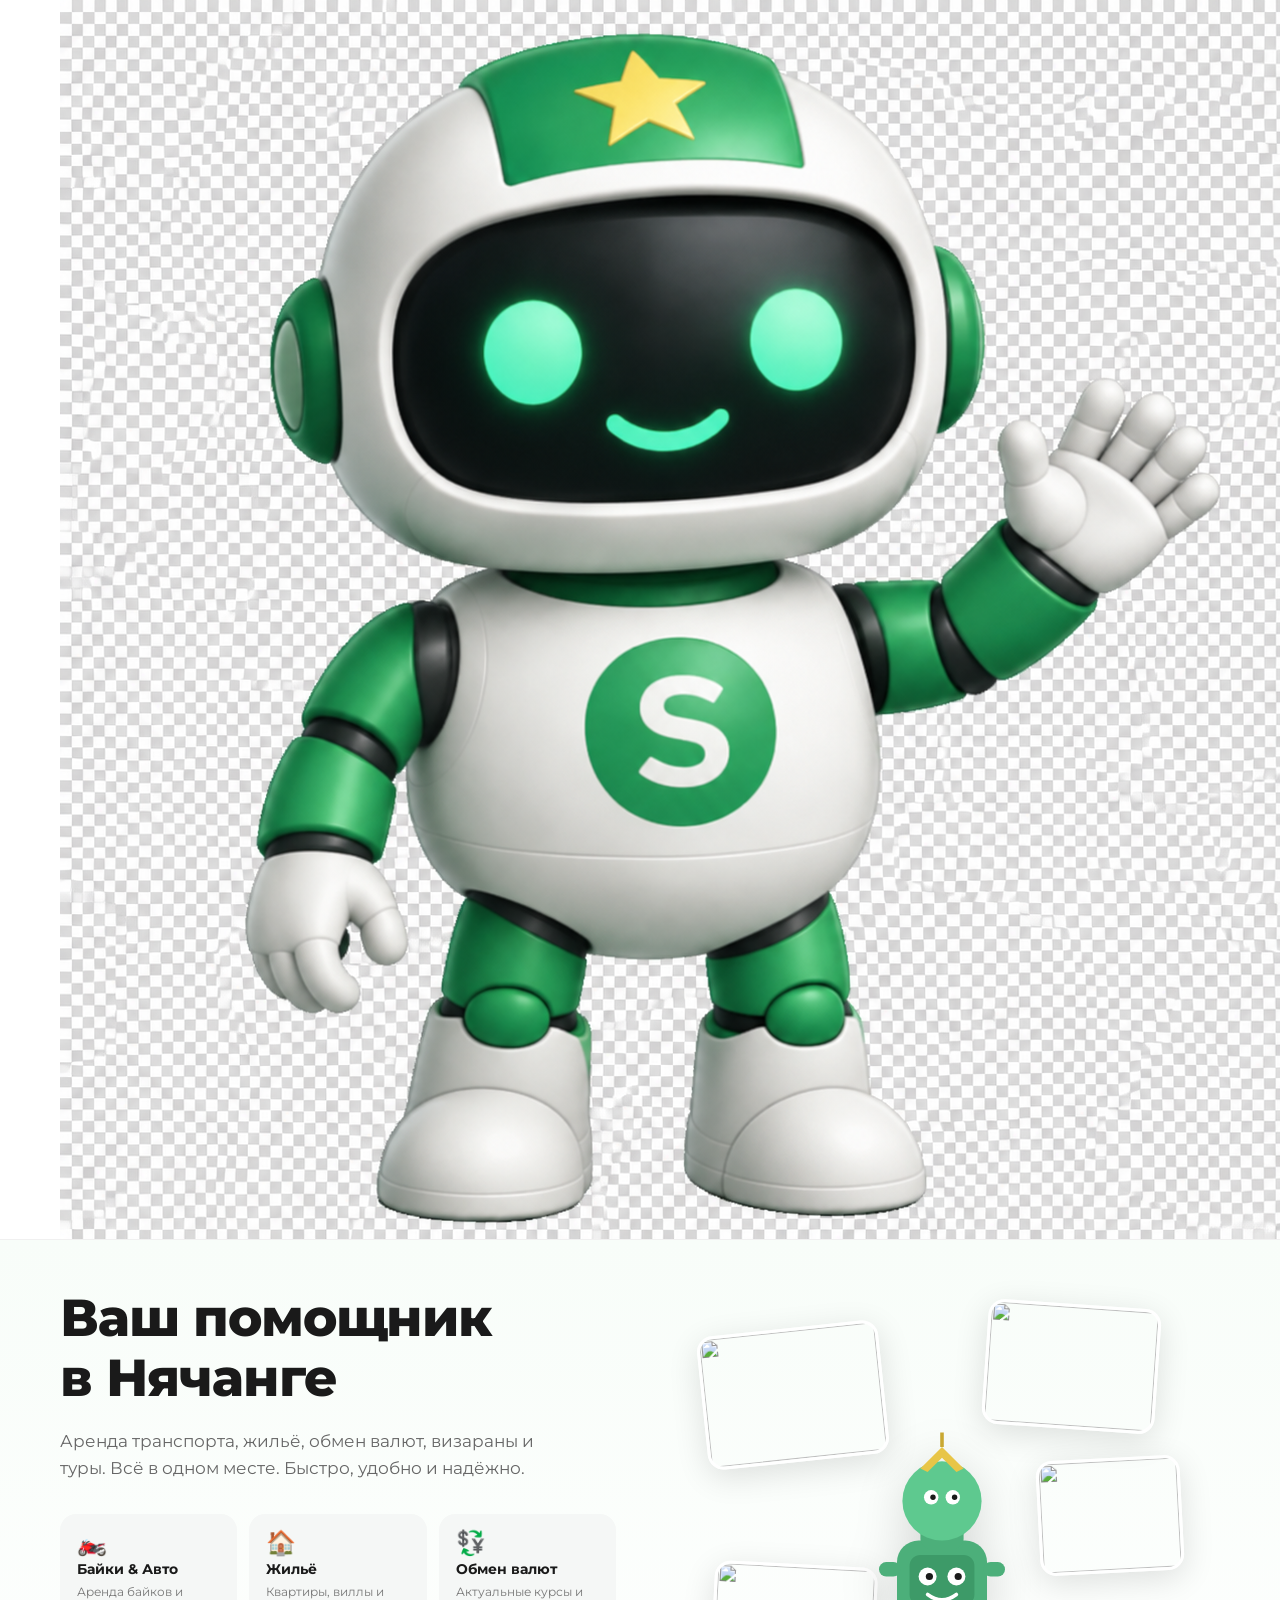
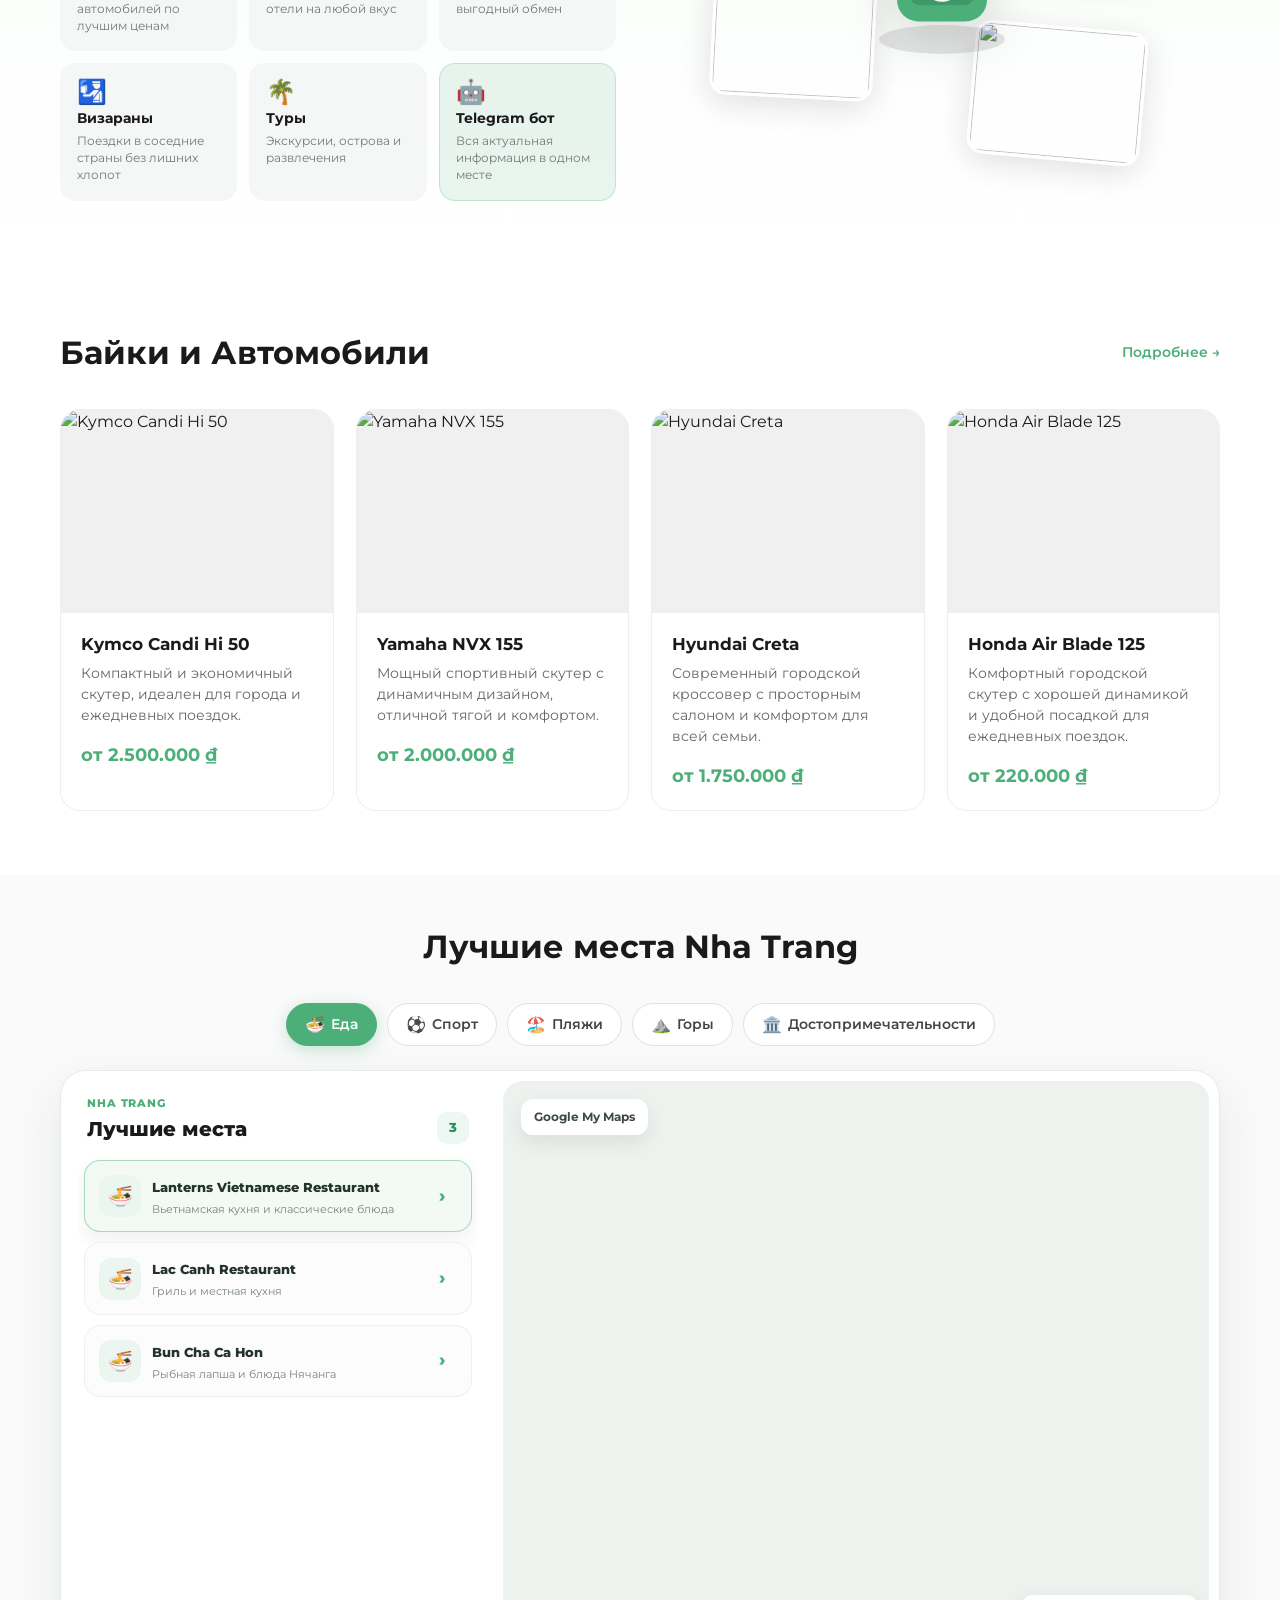
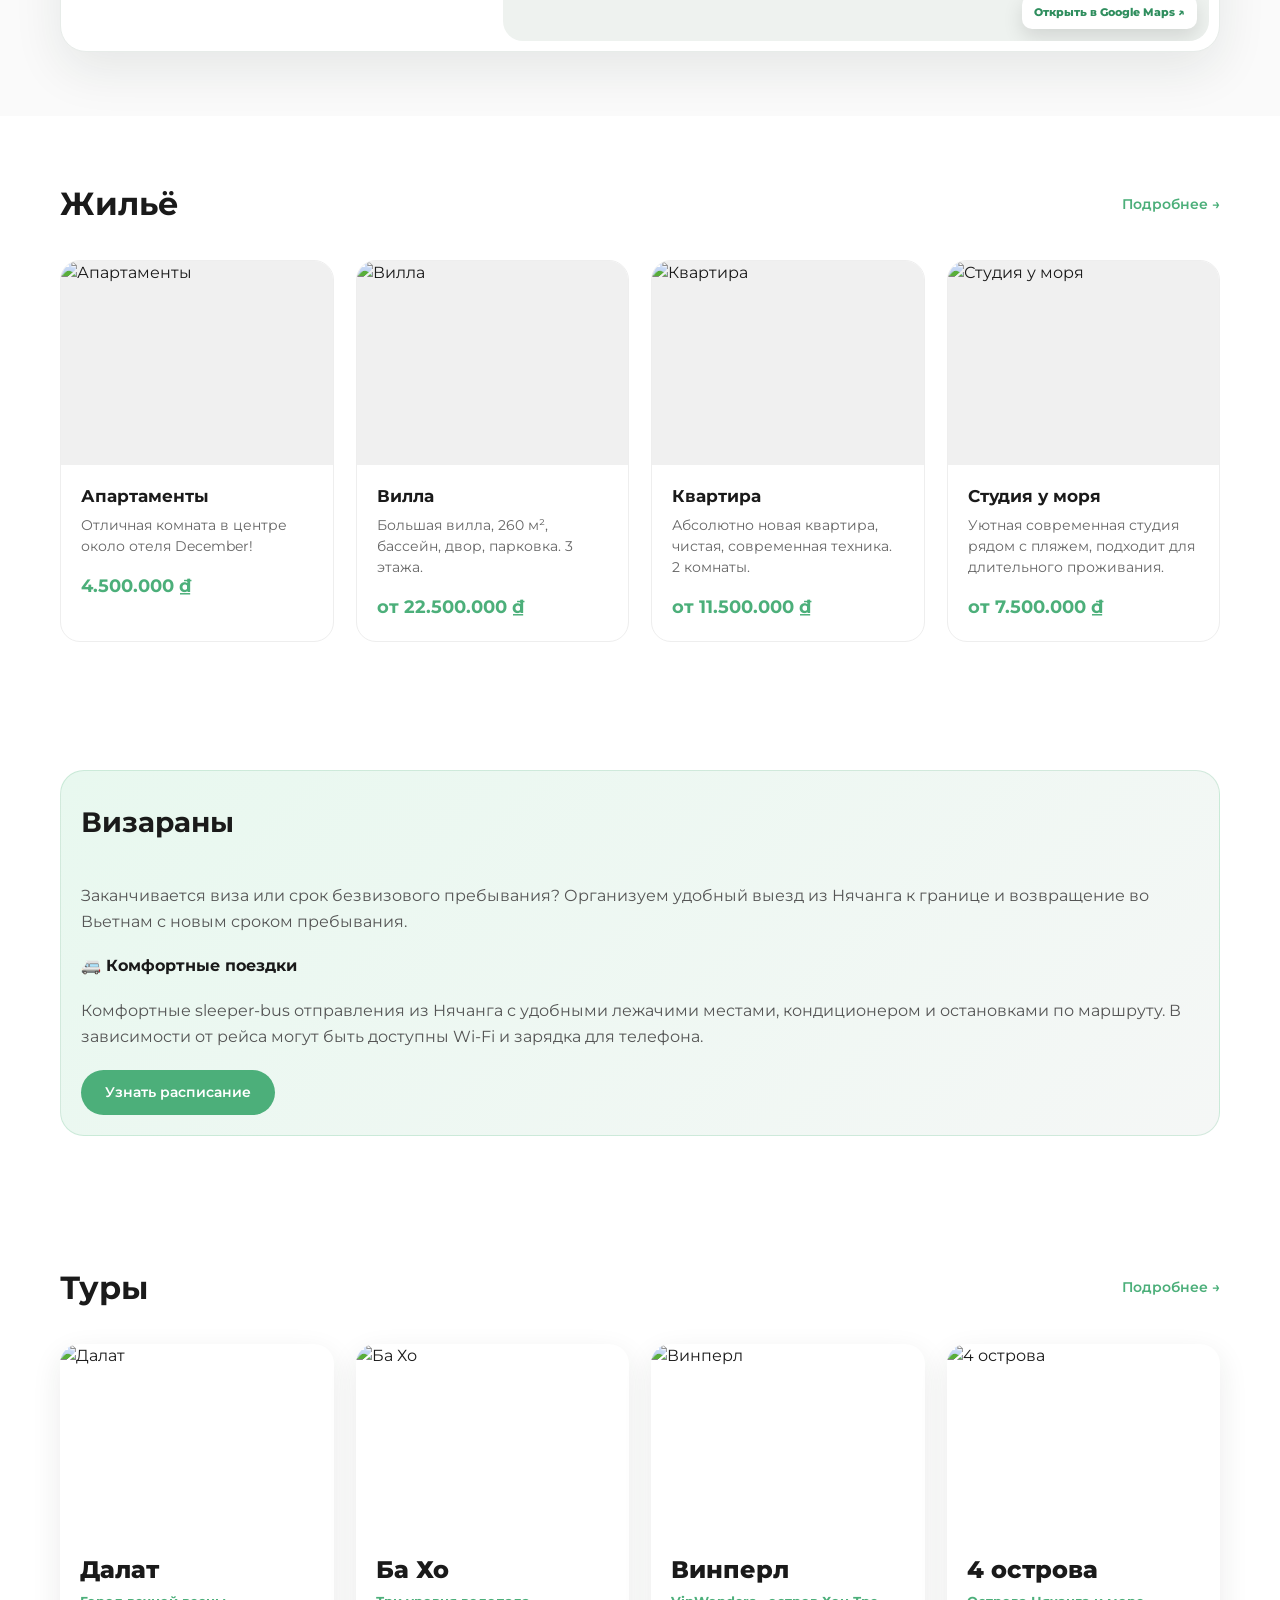
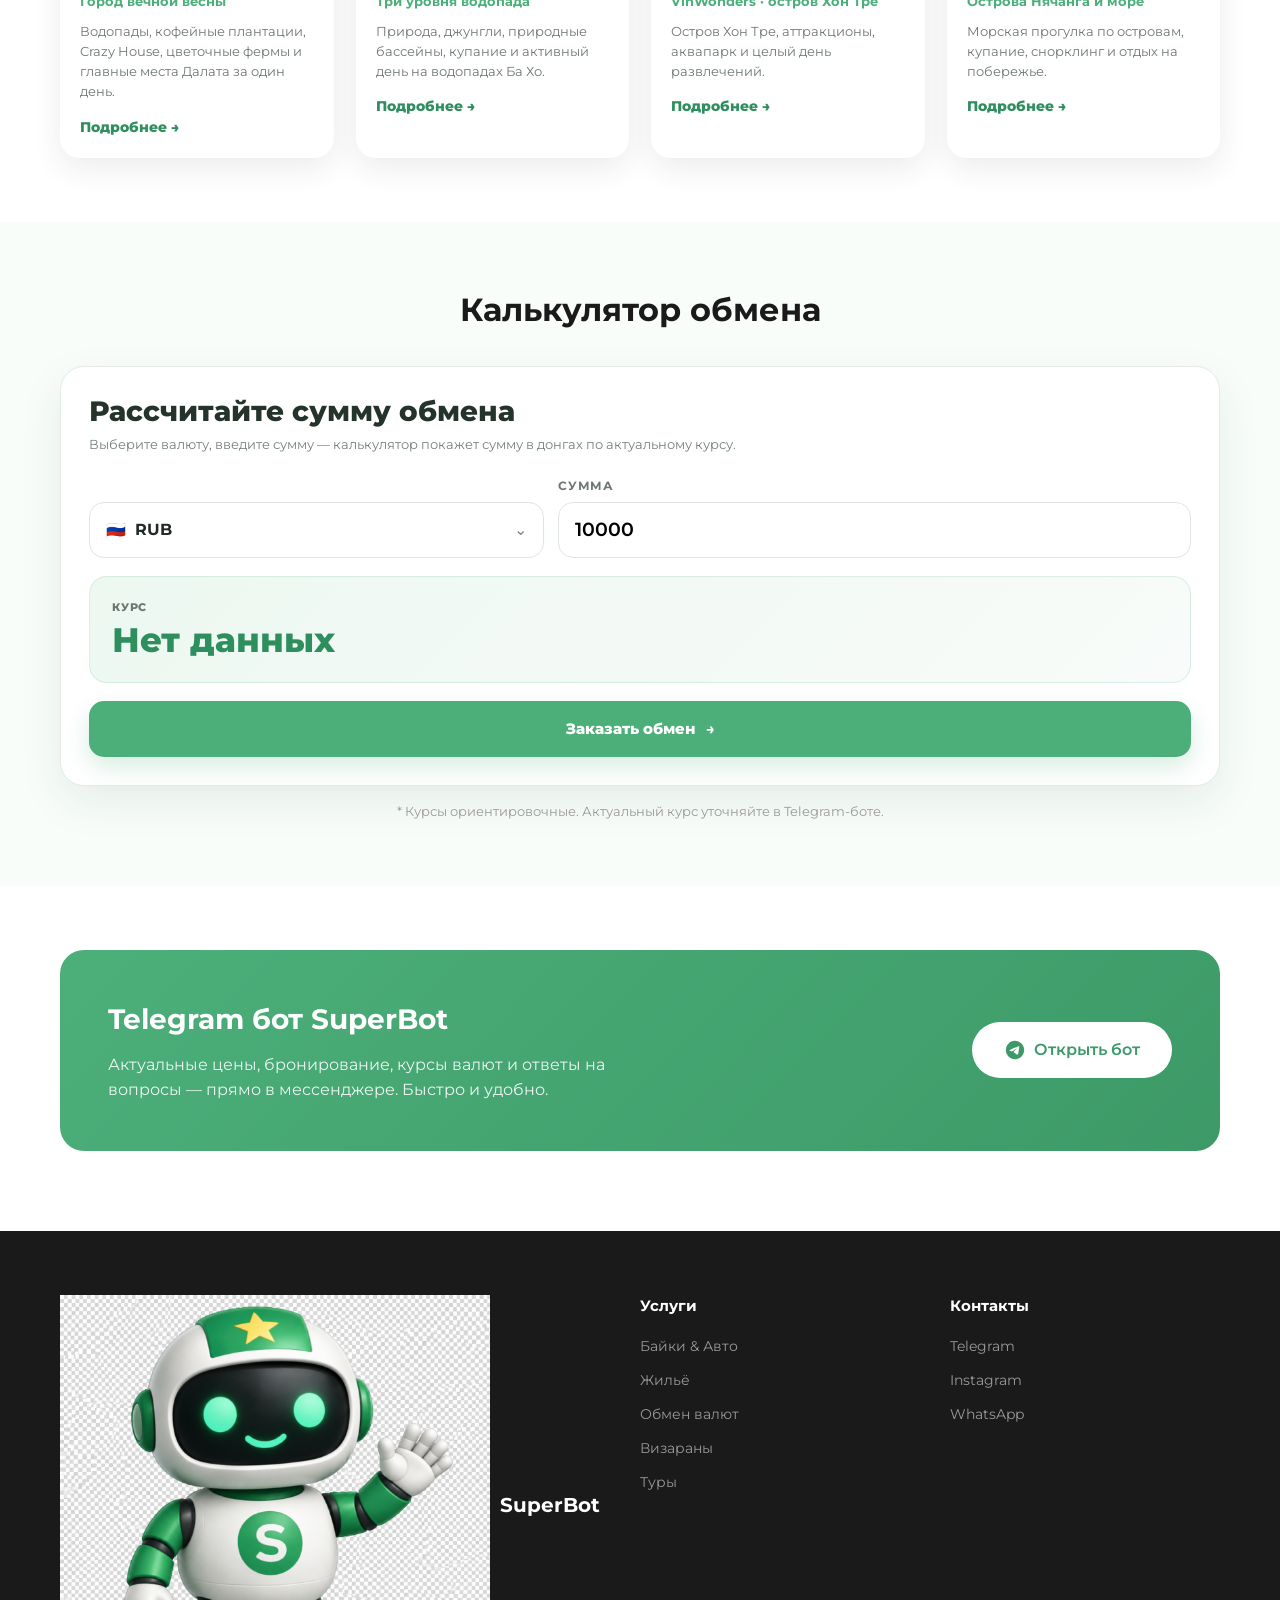
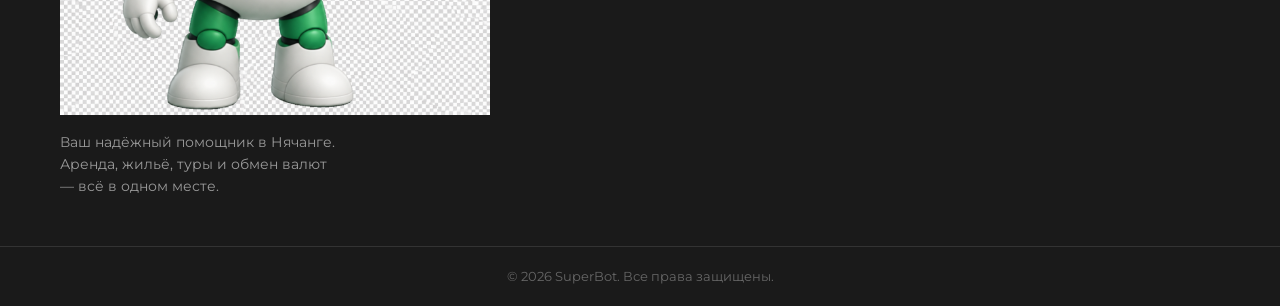
==== commit 957c0faa: "Replace logo with SuperBot robot" ====
--- a/index.html
+++ b/index.html
@@ -16,12 +16,7 @@
 <header class="header" id="top">
     <div class="container header__inner">
         <a href="#top" class="logo">
-            <span class="logo__icon" aria-hidden="true">
-                <svg viewBox="0 0 32 32" fill="none" xmlns="http://www.w3.org/2000/svg">
-                    <rect width="32" height="32" rx="8" fill="#4CAF7A"/>
-                    <path d="M10 22V10h3.2l3.4 8.2L20 10h3v12h-2.6v-7.1L17.4 22h-1.8l-3-7.1V22H10z" fill="#fff"/>
-                </svg>
-            </span>
+            <span class="logo__icon" aria-hidden="true"><img src="image/logo_site.png" alt="SuperBot"></span>
             <span class="logo__text">SuperBot</span>
         </a>
 
@@ -41,7 +36,7 @@
                 <li><a href="#tours" class="nav__link">Туры</a></li>
                 <li><a href="#bot" class="nav__link">Бот</a></li>
             </ul>
-            <a href="https://t.me/" class="btn btn--telegram nav__telegram" target="_blank" rel="noopener noreferrer">
+            <a href="https://t.me/nha_trang_superbot" class="btn btn--telegram nav__telegram" target="_blank" rel="noopener noreferrer">
                 <svg width="18" height="18" viewBox="0 0 24 24" fill="currentColor" aria-hidden="true">
                     <path d="M12 2C6.48 2 2 6.48 2 12s4.48 10 10 10 10-4.48 10-10S17.52 2 12 2zm4.64 6.8c-.15 1.58-.8 5.42-1.13 7.19-.14.75-.42 1-.68 1.03-.58.05-1.02-.38-1.58-.75-.88-.58-1.38-.94-2.23-1.5-.99-.65-.35-1.01.22-1.59.15-.15 2.71-2.48 2.76-2.69a.2.2 0 00-.05-.18c-.06-.05-.14-.03-.21-.02-.09.02-1.49.95-4.22 2.79-.4.27-.76.41-1.08.4-.36-.01-1.04-.2-1.55-.37-.63-.2-1.12-.31-1.08-.66.02-.18.27-.36.74-.55 2.92-1.27 4.86-2.11 5.83-2.51 2.78-1.16 3.35-1.36 3.73-1.36.08 0 .27.02.39.12.1.08.13.19.14.27-.01.06.01.24 0 .38z"/>
                 </svg>
@@ -140,7 +135,7 @@
         <div class="container">
             <div class="section__header">
                 <h2 class="section__title section__title-avto">Байки и Автомобили</h2>
-                <a href="https://t.me/" class="section__more" target="_blank" rel="noopener noreferrer">Подробнее <span aria-hidden="true">→</span></a>
+                <a href="https://t.me/nha_trang_superbot" class="section__more" target="_blank" rel="noopener noreferrer">Подробнее <span aria-hidden="true">→</span></a>
             </div>
             <div class="cards-grid">
                 <article class="product-card">
@@ -212,7 +207,7 @@
         <div class="container">
             <div class="section__header">
                 <h2 class="section__title">Жильё</h2>
-                <a href="https://t.me/" class="section__more" target="_blank" rel="noopener noreferrer">Подробнее <span aria-hidden="true">→</span></a>
+                <a href="https://t.me/nha_trang_superbot" class="section__more" target="_blank" rel="noopener noreferrer">Подробнее <span aria-hidden="true">→</span></a>
             </div>
             <div class="cards-grid">
                 <article class="product-card">
@@ -263,7 +258,7 @@
                     <p class="visaran-banner__text">Заканчивается виза или срок безвизового пребывания? Организуем удобный выезд из Нячанга к границе и возвращение во Вьетнам с новым сроком пребывания.</p>
                     <h4 class="visaran-banner__text-header">🚐 Комфортные поездки</h4>
                     <p class="visaran-banner__text">Комфортные sleeper-bus отправления из Нячанга с удобными лежачими местами, кондиционером и остановками по маршруту. В зависимости от рейса могут быть доступны Wi-Fi и зарядка для телефона.</p>
-                    <a href="https://t.me/" class="btn btn--primary" target="_blank" rel="noopener noreferrer">Узнать расписание</a>
+                    <a href="https://t.me/nha_trang_superbot" class="btn btn--primary" target="_blank" rel="noopener noreferrer">Узнать расписание</a>
                 </div>
             </div>
         </div>
@@ -273,7 +268,7 @@
         <div class="container">
             <div class="section__header">
                 <h2 class="section__title">Туры</h2>
-                <a href="https://t.me/" class="section__more" target="_blank" rel="noopener noreferrer">Подробнее <span aria-hidden="true">→</span></a>
+                <a href="https://t.me/nha_trang_superbot" class="section__more" target="_blank" rel="noopener noreferrer">Подробнее <span aria-hidden="true">→</span></a>
             </div>
             <div class="cards-grid">
                 <article class="product-card">
@@ -347,7 +342,7 @@
                     <h2 class="bot-banner__title">Telegram бот SuperBot</h2>
                     <p class="bot-banner__text">Актуальные цены, бронирование, курсы валют и ответы на вопросы — прямо в мессенджере. Быстро и удобно.</p>
                 </div>
-                <a href="https://t.me/" class="btn btn--telegram btn--large" target="_blank" rel="noopener noreferrer">
+                <a href="https://t.me/nha_trang_superbot" class="btn btn--telegram btn--large" target="_blank" rel="noopener noreferrer">
                     <svg width="22" height="22" viewBox="0 0 24 24" fill="currentColor" aria-hidden="true">
                         <path d="M12 2C6.48 2 2 6.48 2 12s4.48 10 10 10 10-4.48 10-10S17.52 2 12 2zm4.64 6.8c-.15 1.58-.8 5.42-1.13 7.19-.14.75-.42 1-.68 1.03-.58.05-1.02-.38-1.58-.75-.88-.58-1.38-.94-2.23-1.5-.99-.65-.35-1.01.22-1.59.15-.15 2.71-2.48 2.76-2.69a.2.2 0 00-.05-.18c-.06-.05-.14-.03-.21-.02-.09.02-1.49.95-4.22 2.79-.4.27-.76.41-1.08.4-.36-.01-1.04-.2-1.55-.37-.63-.2-1.12-.31-1.08-.66.02-.18.27-.36.74-.55 2.92-1.27 4.86-2.11 5.83-2.51 2.78-1.16 3.35-1.36 3.73-1.36.08 0 .27.02.39.12.1.08.13.19.14.27-.01.06.01.24 0 .38z"/>
                     </svg>
@@ -362,12 +357,7 @@
     <div class="container footer__inner">
         <div class="footer__col footer__col--brand">
             <a href="#top" class="logo logo--footer">
-                <span class="logo__icon" aria-hidden="true">
-                    <svg viewBox="0 0 32 32" fill="none" xmlns="http://www.w3.org/2000/svg">
-                        <rect width="32" height="32" rx="8" fill="#4CAF7A"/>
-                        <path d="M10 22V10h3.2l3.4 8.2L20 10h3v12h-2.6v-7.1L17.4 22h-1.8l-3-7.1V22H10z" fill="#fff"/>
-                    </svg>
-                </span>
+                <span class="logo__icon" aria-hidden="true"><img src="image/logo_site.png" alt="SuperBot"></span>
                 <span class="logo__text">SuperBot</span>
             </a>
             <p class="footer__about">Ваш надёжный помощник в Нячанге. Аренда, жильё, туры и обмен валют — всё в одном месте.</p>
@@ -385,7 +375,7 @@
         <div class="footer__col">
             <h3 class="footer__title">Контакты</h3>
             <ul class="footer__links">
-                <li><a href="https://t.me/" target="_blank" rel="noopener noreferrer">Telegram</a></li>
+                <li><a href="https://t.me/nha_trang_superbot" target="_blank" rel="noopener noreferrer">Telegram</a></li>
                 <li><a href="https://instagram.com/" target="_blank" rel="noopener noreferrer">Instagram</a></li>
                 <li><a href="https://wa.me/" target="_blank" rel="noopener noreferrer">WhatsApp</a></li>
             </ul>
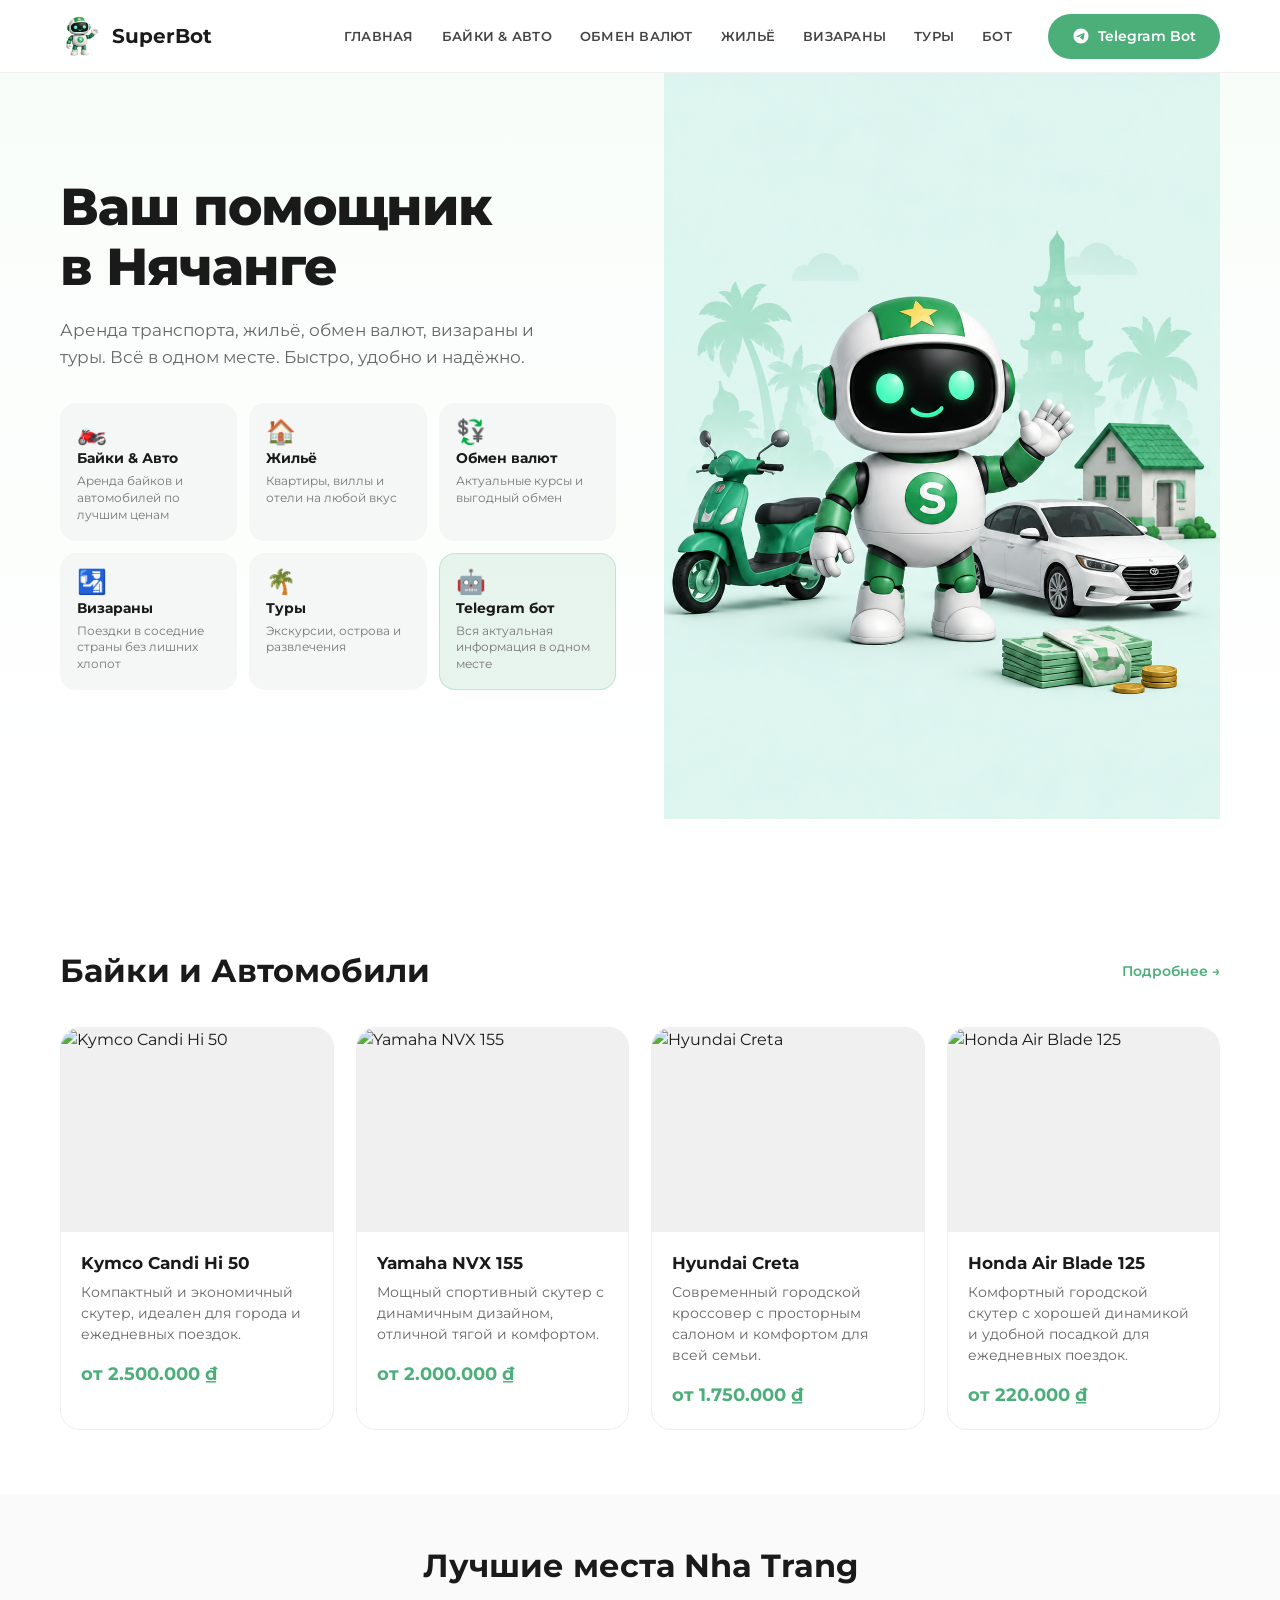
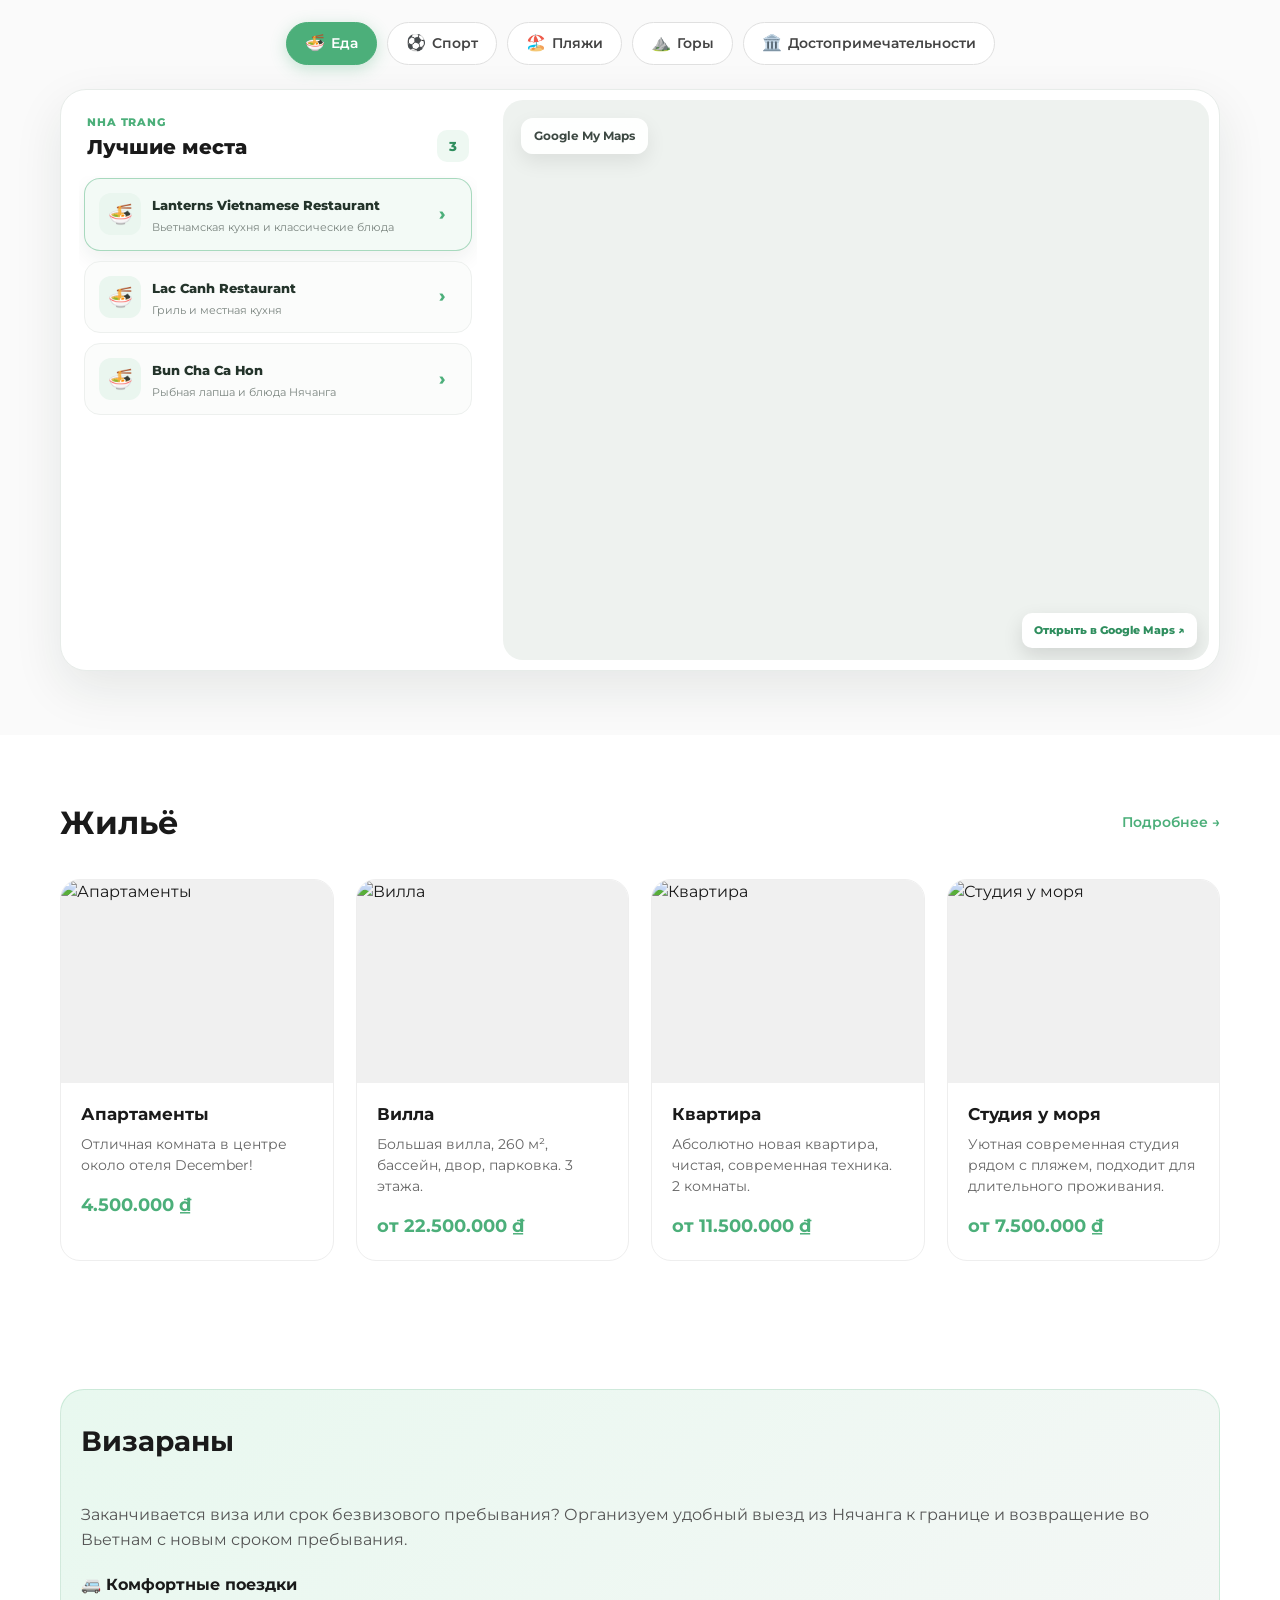
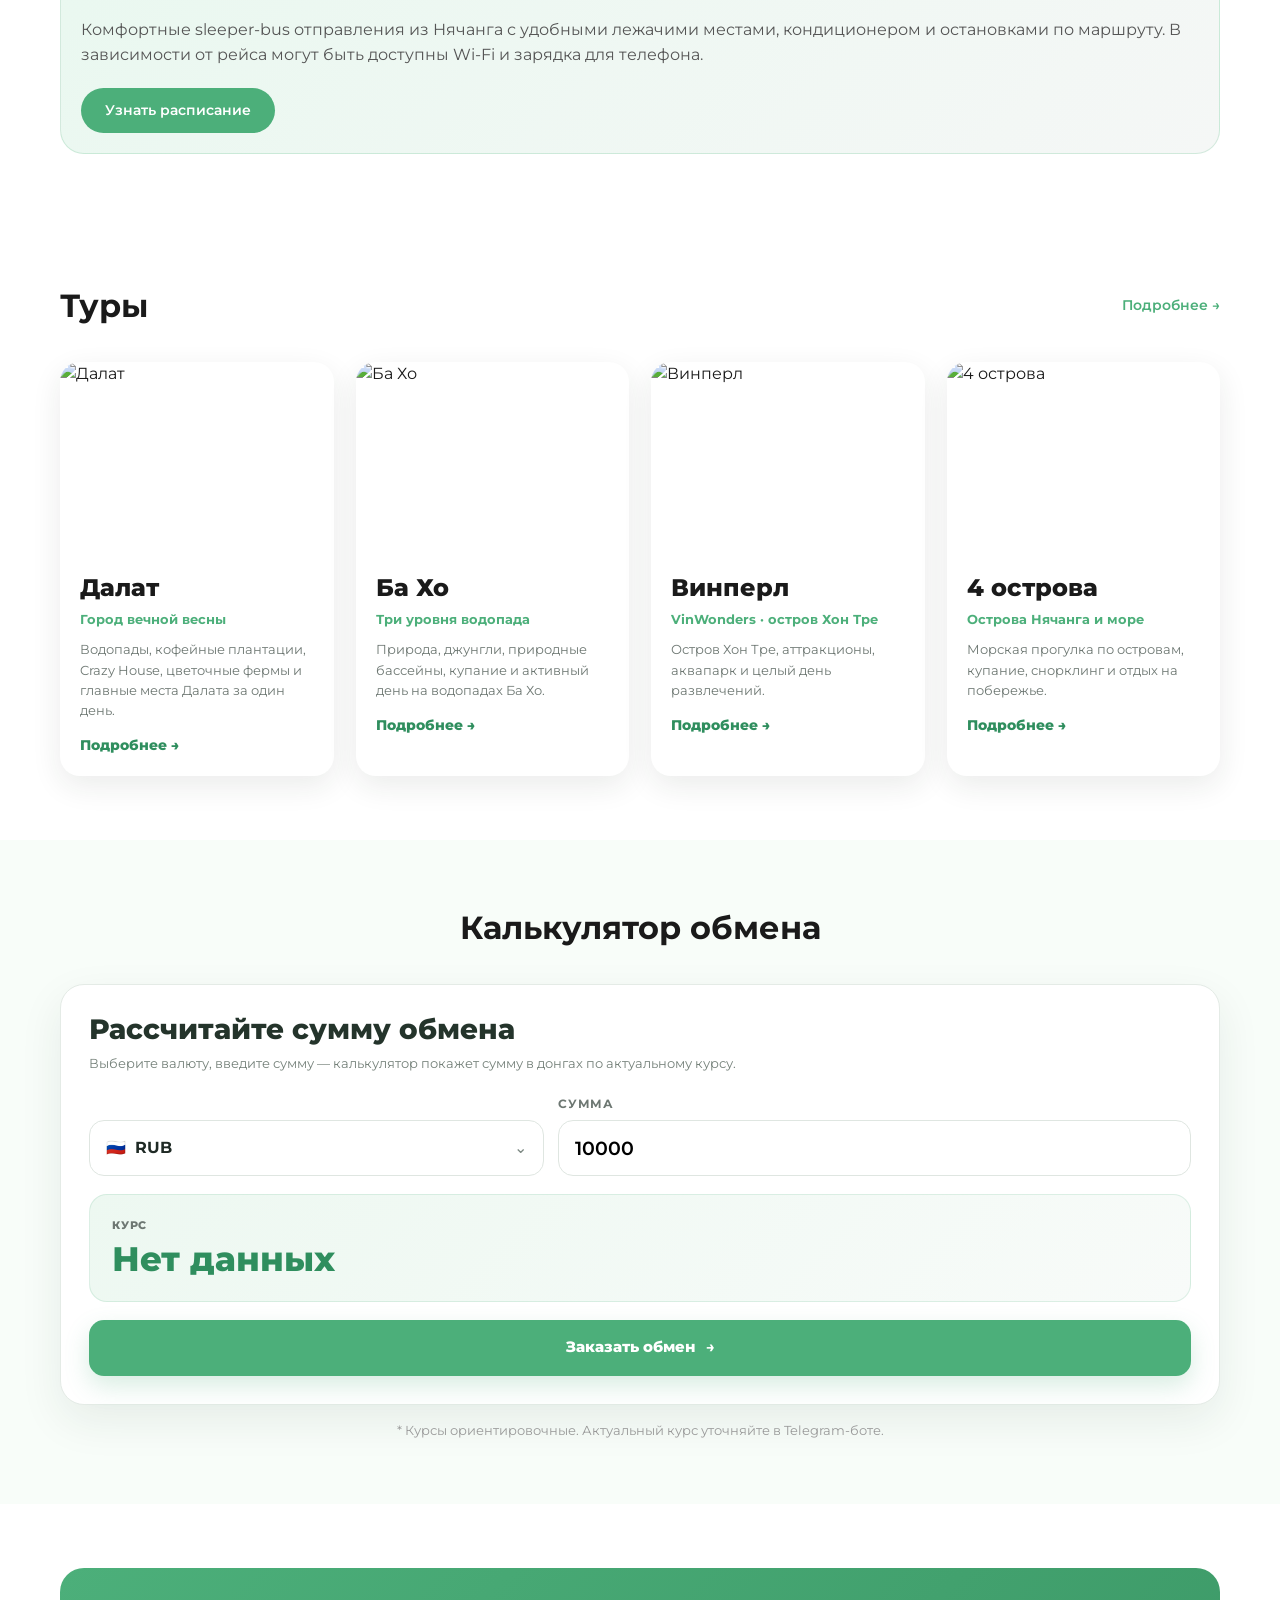
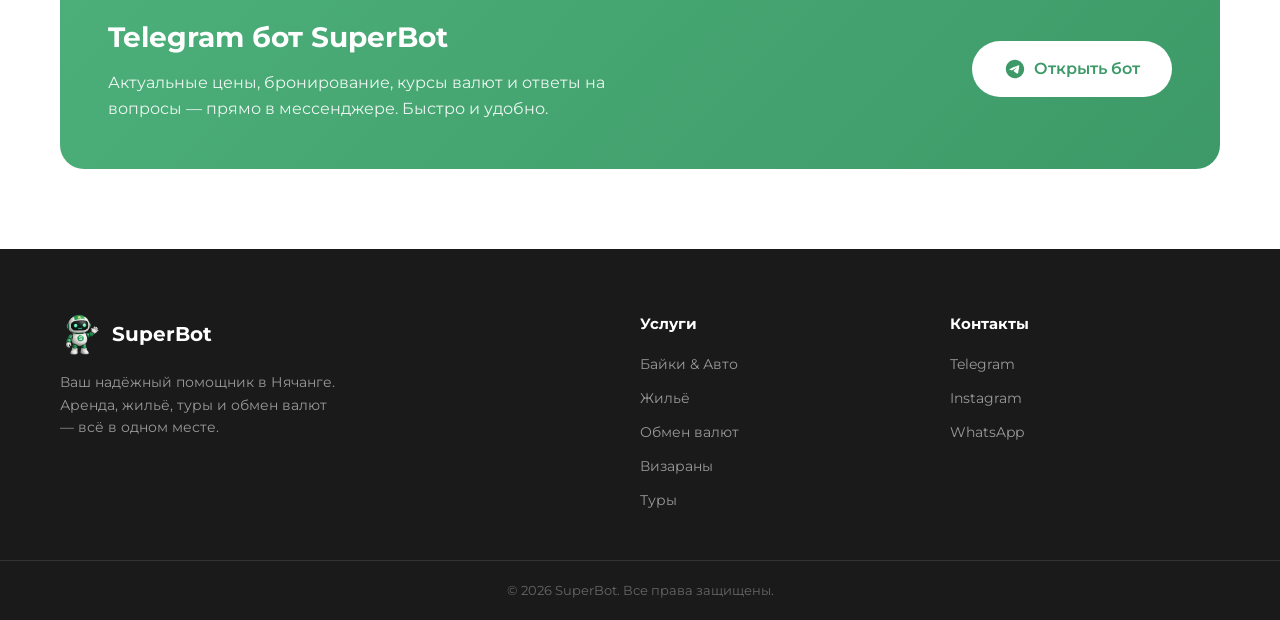
==== commit 32410320: "Replace hero image with main_img" ====
--- a/index.html
+++ b/index.html
@@ -87,46 +87,8 @@
                 </div>
             </div>
 
-            <div class="hero__visual" aria-hidden="true">
-                <div class="hero-collage">
-                    <div class="hero-collage__item hero-collage__item--1">
-                        <img src="https://images.unsplash.com/photo-1558981403-c5f9899a28bc?w=400&h=300&fit=crop" alt="">
-                    </div>
-                    <div class="hero-collage__item hero-collage__item--2">
-                        <img src="https://images.unsplash.com/photo-1606664515524-ed2f786a0bd6?w=400&h=300&fit=crop" alt="">
-                    </div>
-                    <div class="hero-collage__item hero-collage__item--3">
-                        <img src="https://images.unsplash.com/photo-1613490493576-7fde63acd811?w=400&h=300&fit=crop" alt="">
-                    </div>
-                    <div class="hero-collage__item hero-collage__item--4">
-                        <img src="https://cdn-icons-png.flaticon.com/512/2722/2722070.png" alt="">
-                    </div>
-                    <div class="hero-collage__item hero-collage__item--5">
-                        <img src="https://images.unsplash.com/photo-1507525428034-b723cf961d3e?w=400&h=300&fit=crop" alt="">
-                    </div>
-                    <div class="hero-collage__mascot">
-                        <svg viewBox="0 0 120 140" fill="none" xmlns="http://www.w3.org/2000/svg">
-                            <ellipse cx="60" cy="125" rx="35" ry="8" fill="#000" opacity="0.1"/>
-                            <rect x="35" y="70" width="50" height="45" rx="12" fill="#4CAF7A"/>
-                            <rect x="42" y="78" width="36" height="28" rx="6" fill="#3d9a68"/>
-                            <circle cx="52" cy="90" r="5" fill="#fff"/>
-                            <circle cx="68" cy="90" r="5" fill="#fff"/>
-                            <circle cx="53" cy="90" r="2" fill="#1a1a1a"/>
-                            <circle cx="69" cy="90" r="2" fill="#1a1a1a"/>
-                            <path d="M52 100 Q60 106 68 100" stroke="#fff" stroke-width="2" fill="none" stroke-linecap="round"/>
-                            <rect x="48" y="55" width="24" height="20" rx="6" fill="#4CAF7A"/>
-                            <circle cx="60" cy="48" r="22" fill="#5ec98f"/>
-                            <circle cx="54" cy="46" r="4" fill="#fff"/>
-                            <circle cx="66" cy="46" r="4" fill="#fff"/>
-                            <circle cx="55" cy="46" r="1.5" fill="#1a1a1a"/>
-                            <circle cx="67" cy="46" r="1.5" fill="#1a1a1a"/>
-                            <path d="M48 30 L60 18 L72 30 L68 32 L60 24 L52 32 Z" fill="#e8c547"/>
-                            <path d="M60 18 L60 10" stroke="#c9a832" stroke-width="2"/>
-                            <rect x="25" y="82" width="12" height="8" rx="4" fill="#4CAF7A"/>
-                            <rect x="83" y="82" width="12" height="8" rx="4" fill="#4CAF7A"/>
-                        </svg>
-                    </div>
-                </div>
+            <div class="hero__visual">
+                <img class="hero__image" src="image/main_img.png" alt="SuperBot — помощник в Нячанге">
             </div>
         </div>
     </section>
--- a/style.css
+++ b/style.css
@@ -85,8 +85,10 @@
 }
 
 .header {
-    position: sticky;
+    position: fixed;
     top: 0;
+    left: 0;
+    right: 0;
     z-index: 100;
     background: rgba(255, 255, 255, .95);
     backdrop-filter: blur(10px);
@@ -110,10 +112,11 @@
     flex-shrink: 0
 }
 
-.logo__icon svg {
-    width: 36px;
-    height: 36px;
-    display: block
+.logo__icon img {
+    width: 42px;
+    height: 42px;
+    display: block;
+    object-fit: contain
 }
 
 .logo--footer .logo__text {
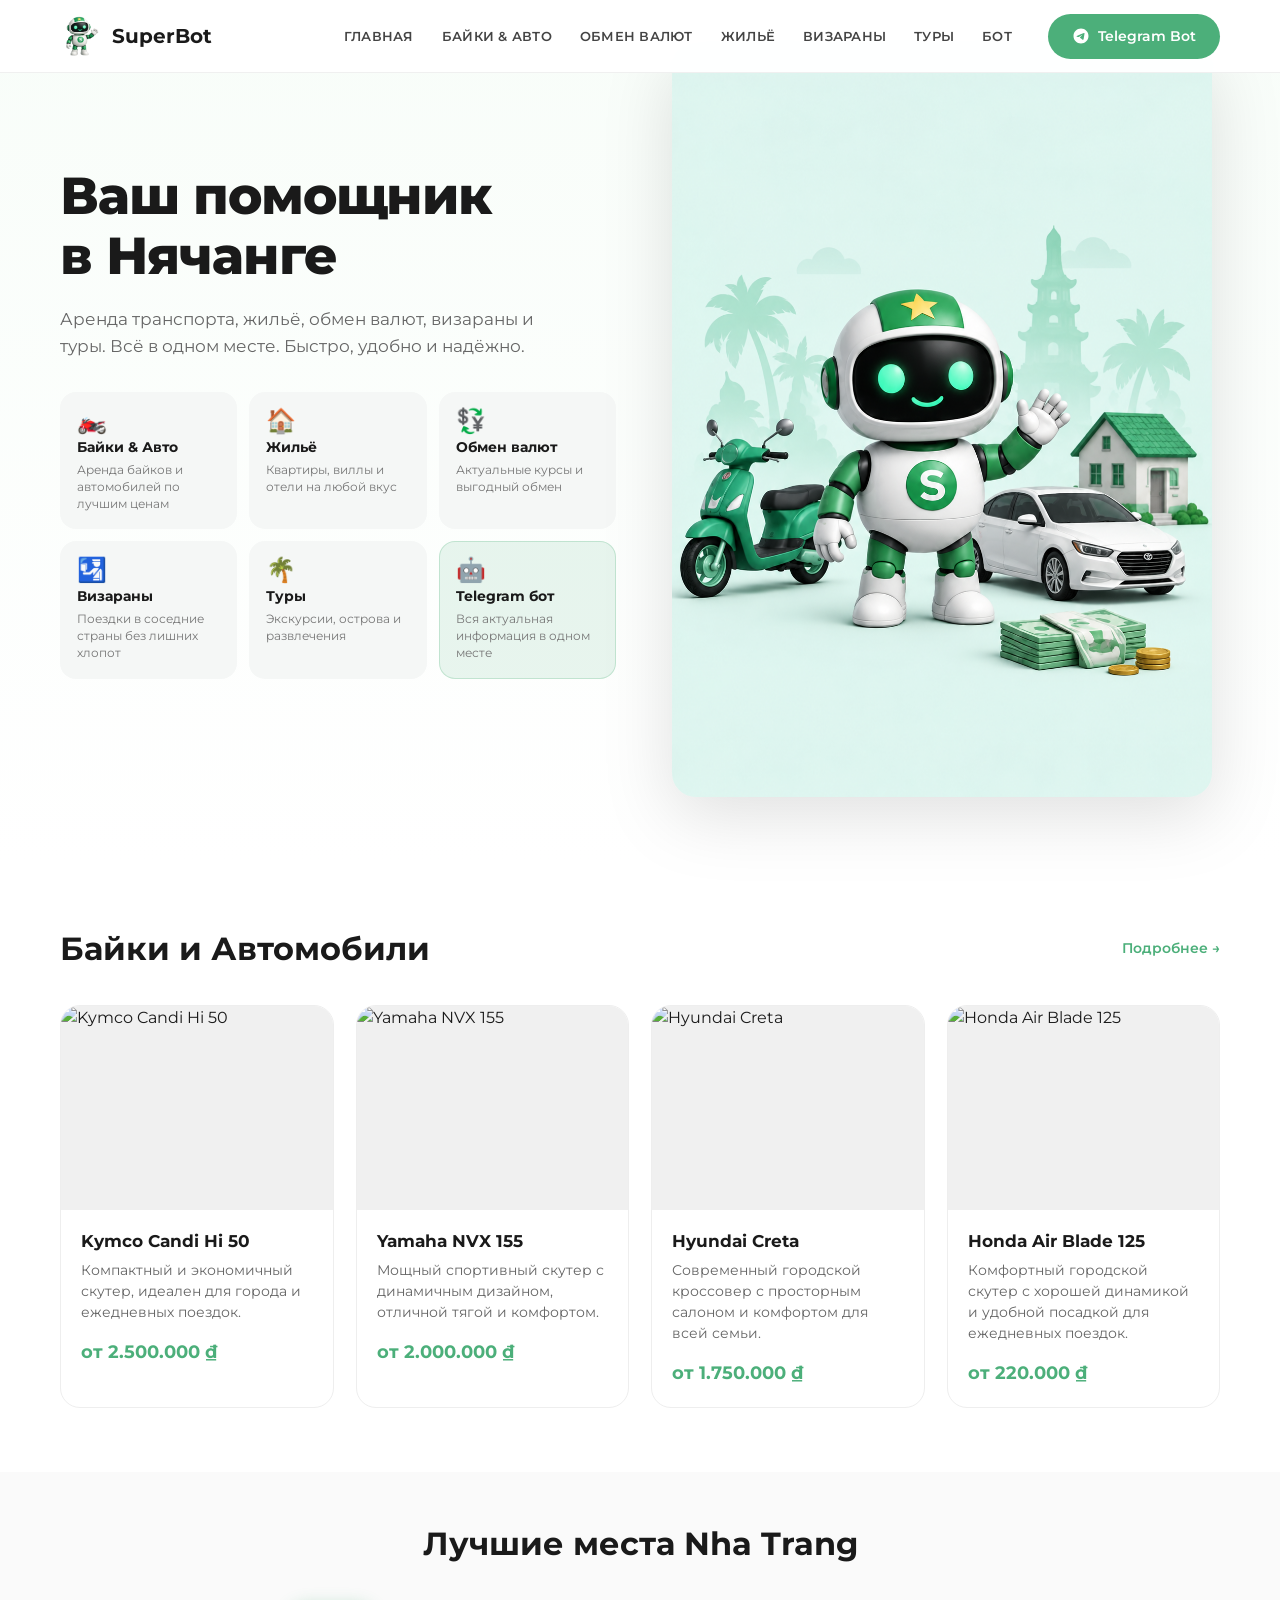
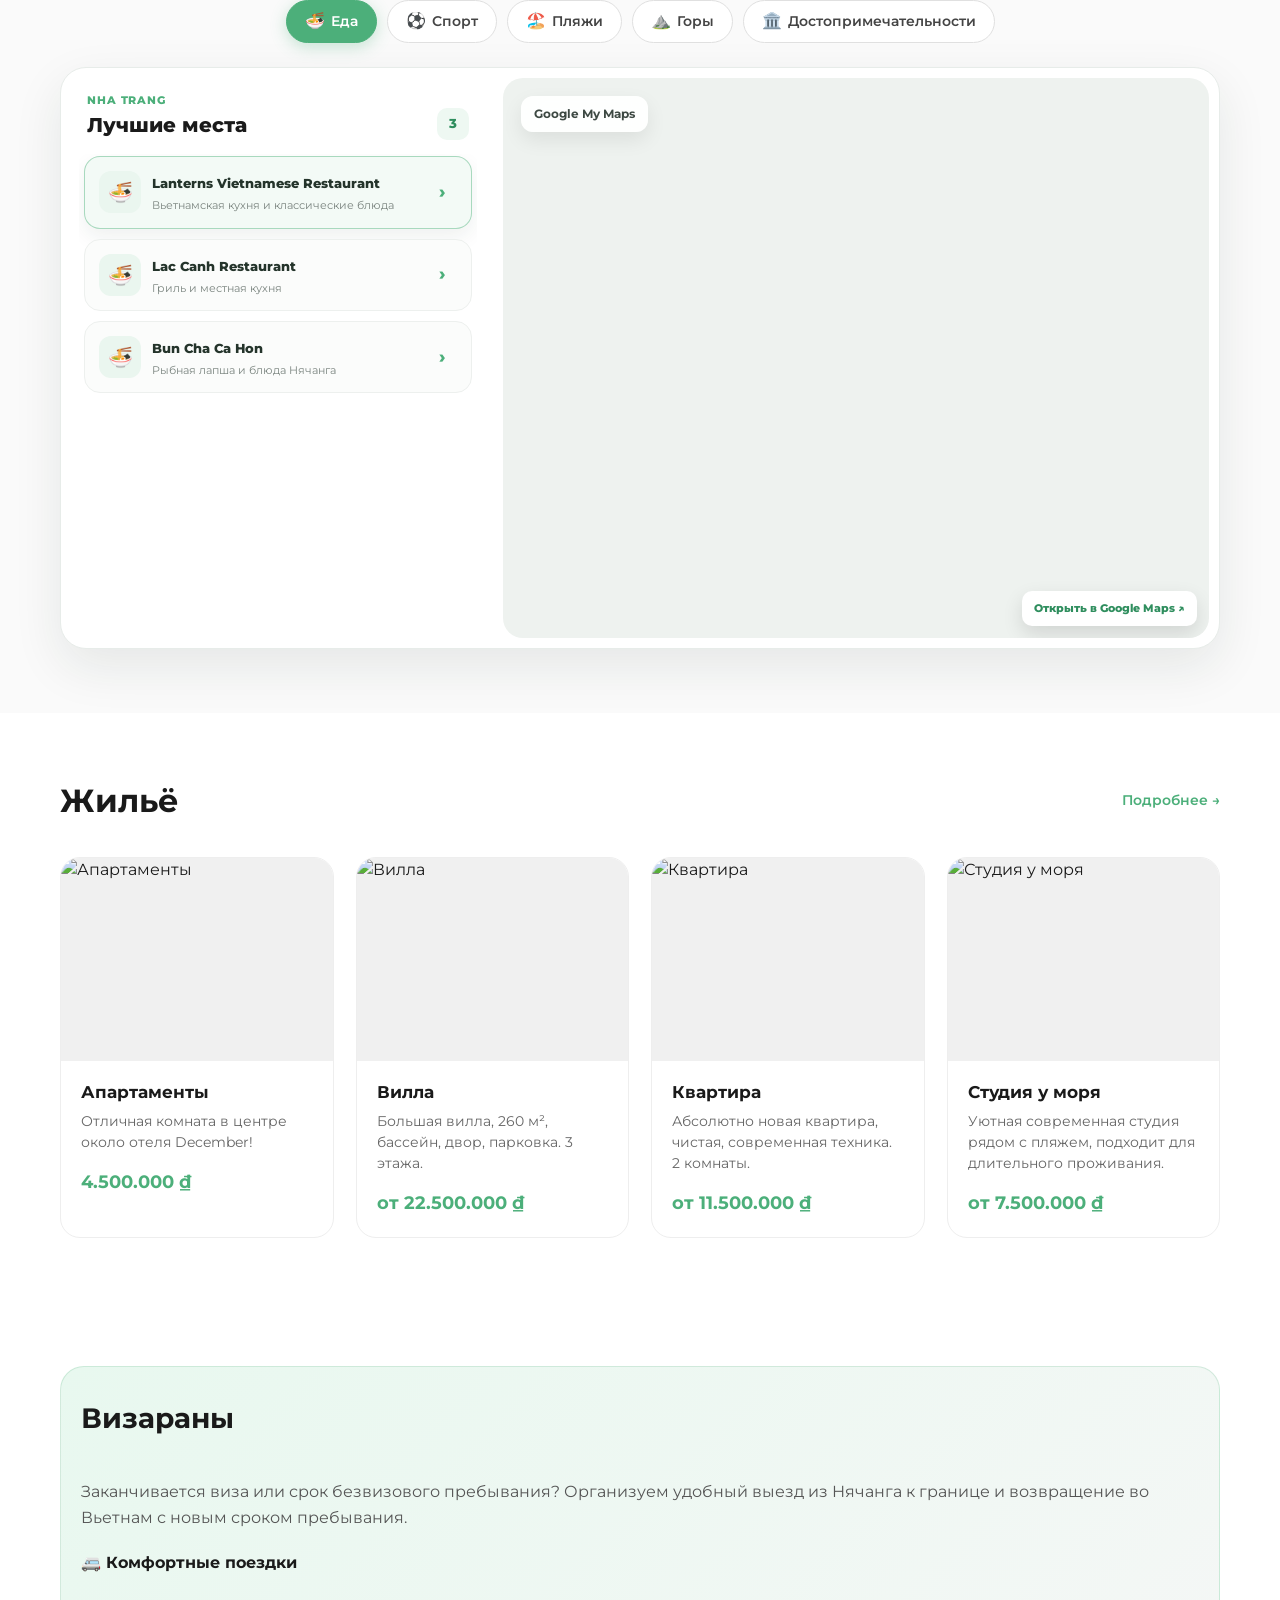
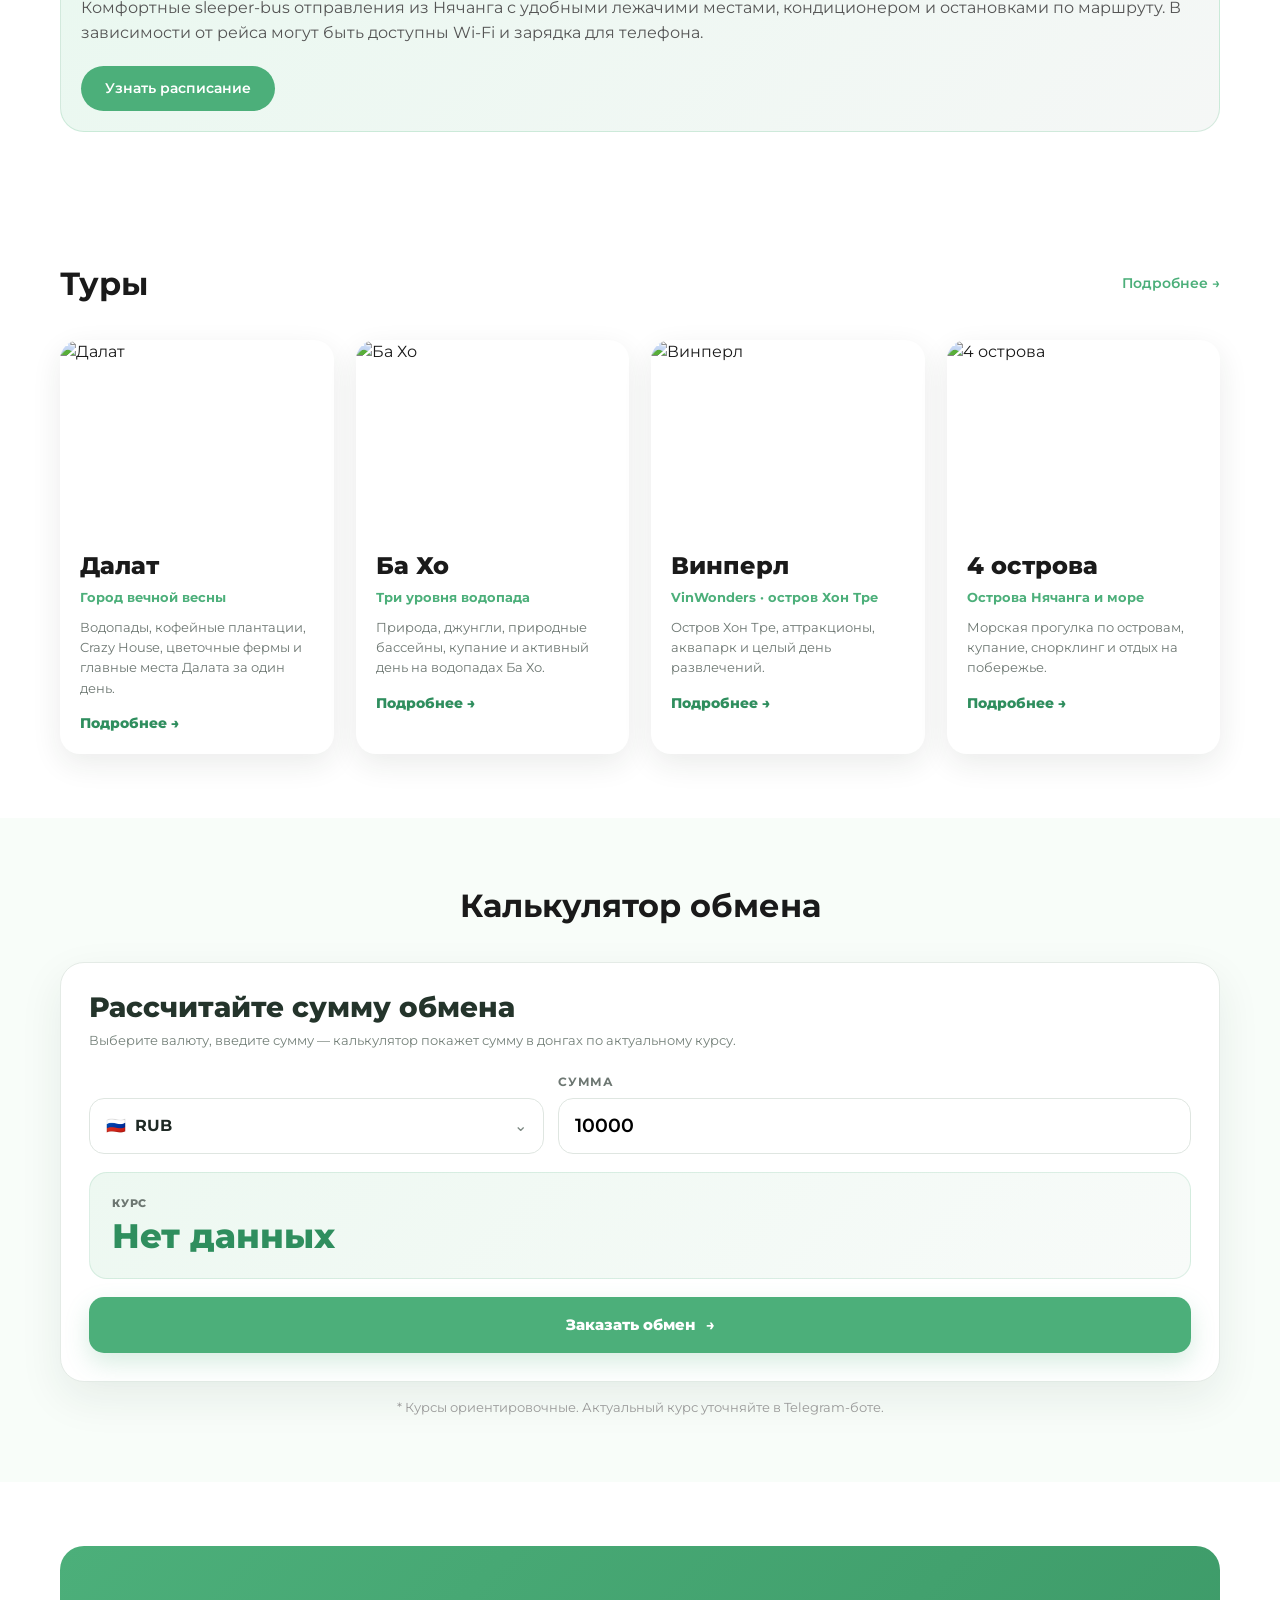
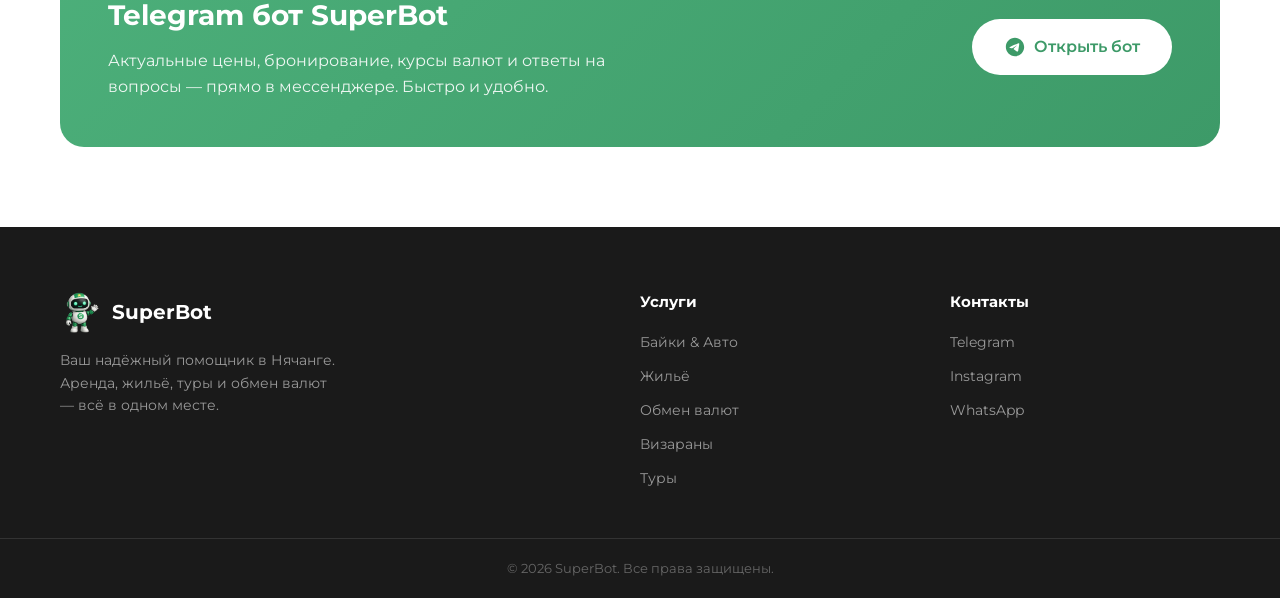
==== commit 04b10ef0: "Add logo favicon" ====
--- a/index.html
+++ b/index.html
@@ -10,6 +10,7 @@
     <link href="https://fonts.googleapis.com/css2?family=Montserrat:wght@400;500;600;700;800&display=swap" rel="stylesheet">
     <link rel="stylesheet" href="https://unpkg.com/leaflet@1.9.4/dist/leaflet.css">
     <link rel="stylesheet" href="style.css">
+    <link rel="icon" type="image/png" href="image/logo_site.png">
 </head>
 <body>
 
--- a/style.css
+++ b/style.css
@@ -269,89 +269,14 @@
     align-items: center
 }
 
-.hero-collage {
-    position: relative;
+.hero__image {
+    display: block;
     width: 100%;
-    max-width: 480px;
-    aspect-ratio: 1
-}
-
-.hero-collage__item {
-    position: absolute;
-    border-radius: 16px;
-    overflow: hidden;
-    box-shadow: 0 8px 32px rgba(0, 0, 0, .12);
-    border: 3px solid #fff
-}
-
-.hero-collage__item img {
-    width: 100%;
-    height: 100%;
+    max-width: 540px;
+    height: auto;
     object-fit: contain;
-}
-
-.hero-collage__item--1 {
-    width: 38%;
-    height: 28%;
-    top: 5%;
-    left: 0;
-    transform: rotate(-6deg)
-}
-
-.hero-collage__item--2 {
-    width: 36%;
-    height: 26%;
-    top: 0;
-    right: 5%;
-    transform: rotate(4deg)
-}
-
-.hero-collage__item--3 {
-    width: 34%;
-    height: 28%;
-    bottom: 18%;
-    left: 2%;
-    transform: rotate(3deg)
-}
-
-.hero-collage__item--4 {
-    width: 30%;
-    height: 24%;
-    top: 32%;
-    right: 0;
-    transform: rotate(-3deg)
-}
-
-.hero-collage__item--5 {
-    width: 36%;
-    height: 28%;
-    bottom: 5%;
-    right: 8%;
-    transform: rotate(5deg)
-}
-
-.hero-collage__mascot {
-    position: absolute;
-    top: 50%;
-    left: 50%;
-    transform: translate(-50%, -50%);
-    width: 45%;
-    filter: drop-shadow(0 12px 24px rgba(0, 0, 0, .15));
-    animation: float 4s ease-in-out infinite
-}
-
-.hero-collage__mascot svg {
-    width: 100%;
-    height: auto
-}
-
-@keyframes float {
-    0%, 100% {
-        transform: translate(-50%, -50%)
-    }
-    50% {
-        transform: translate(-50%, calc(-50% - 10px))
-    }
+    border-radius: 24px;
+    filter: drop-shadow(0 18px 34px rgba(0, 0, 0, .12))
 }
 
 .section {
@@ -827,8 +752,8 @@
         order: -1
     }
 
-    .hero-collage {
-        max-width: 400px;
+    .hero__image {
+        max-width: 440px;
         margin: 0 auto
     }
 
